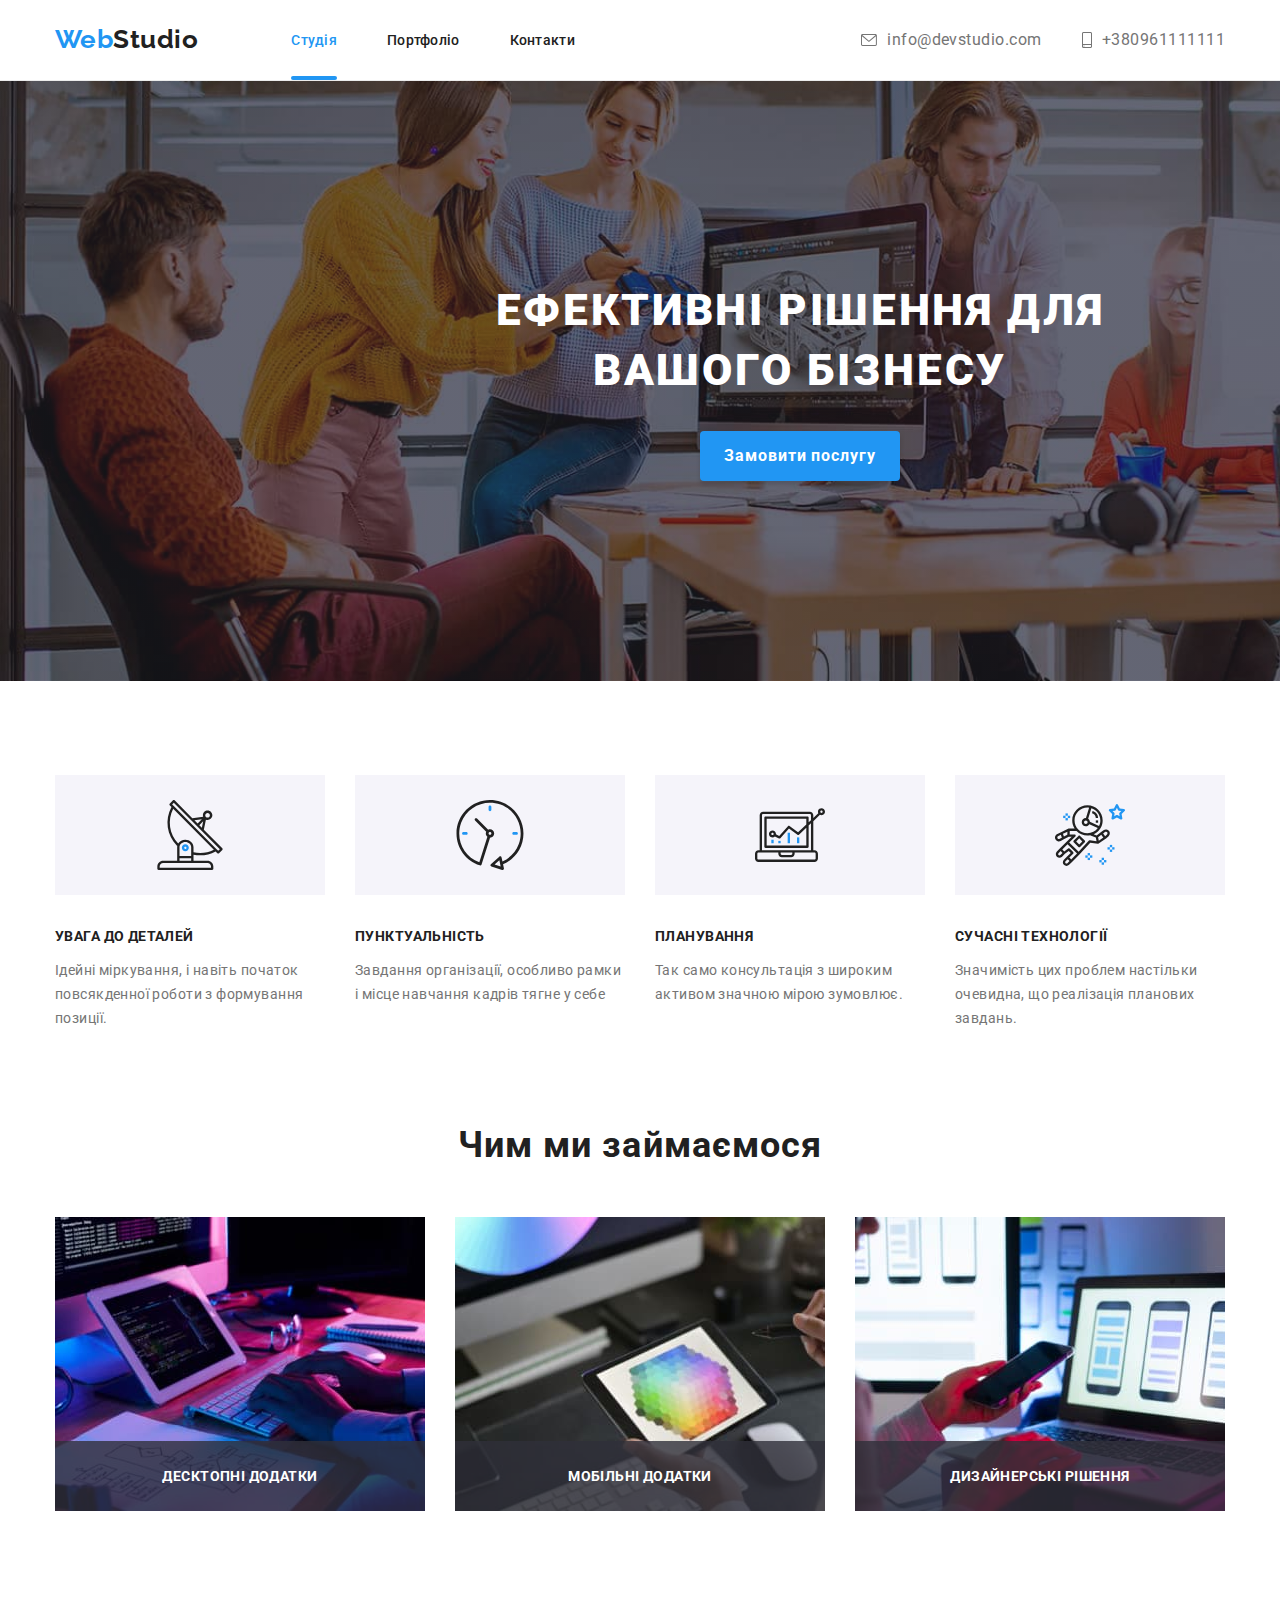
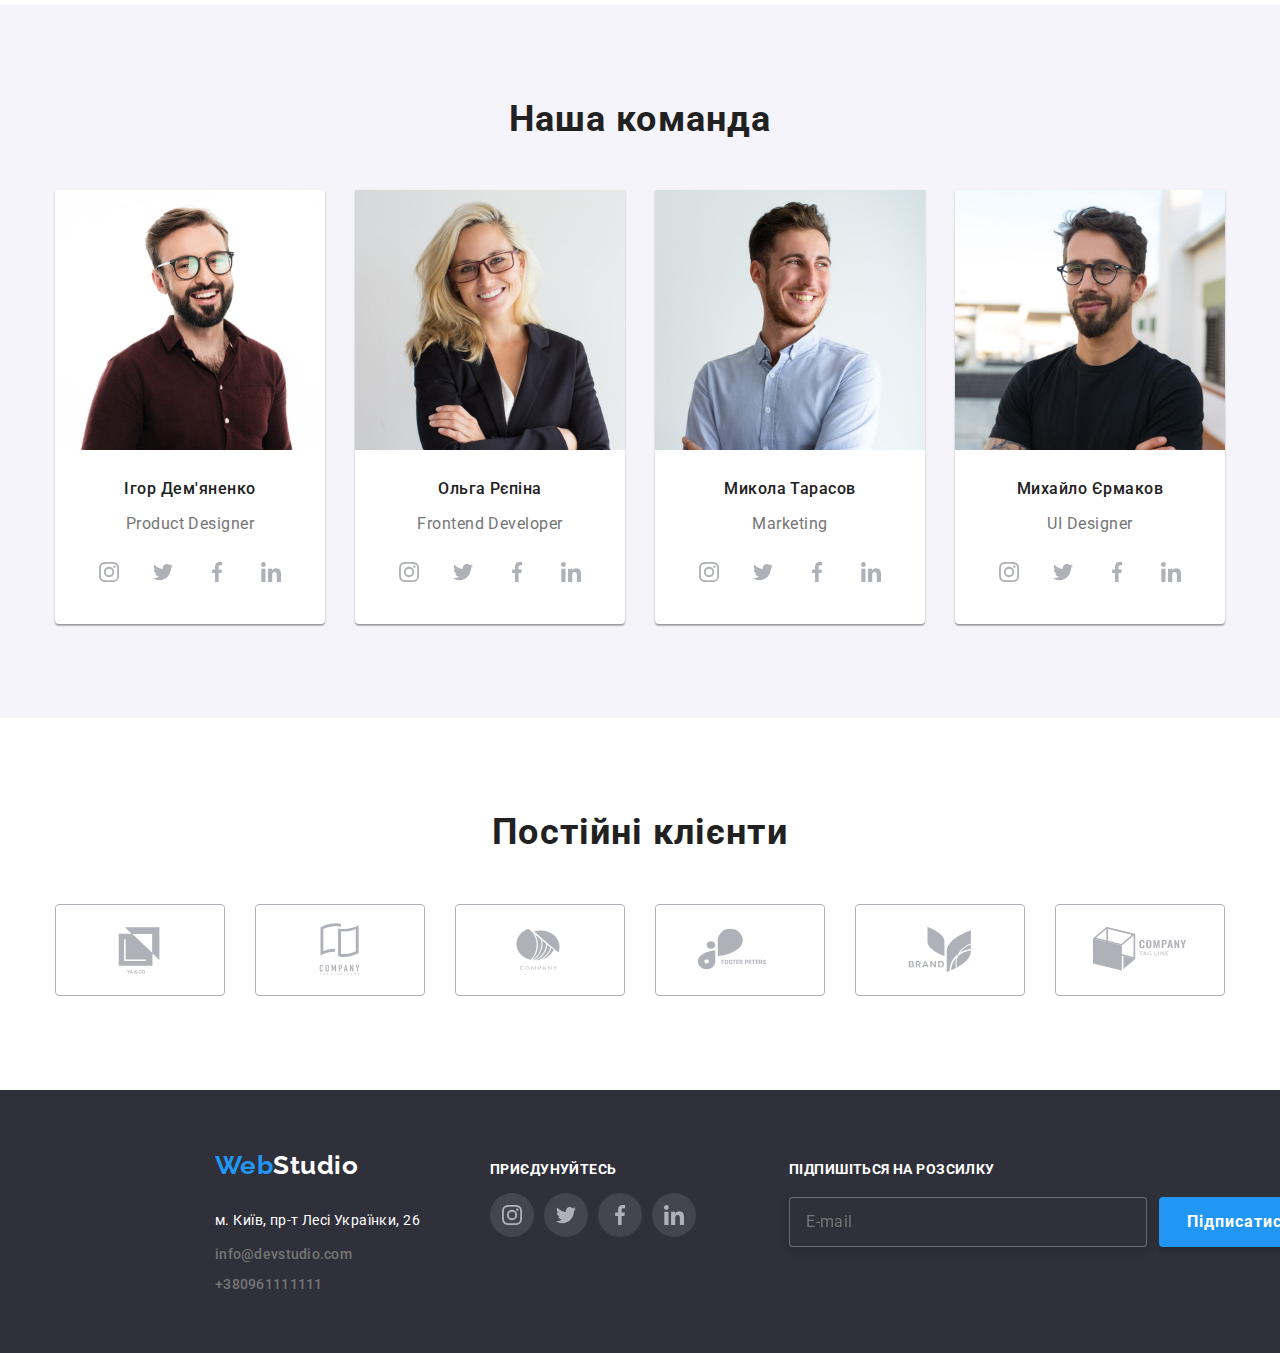
==== index.html @ c9455041 "Add files via upload" ====
<!DOCTYPE html>
<html lang="uk">
  <head>
    <meta charset="UTF-8" />
    <meta http-equiv="X-UA-Compatible" content="IE=edge" />
    <meta name="viewport" content="width=device-width, initial-scale=1.0" />
    <title>Document</title>

    <link
      href="https://fonts.googleapis.com/css2?family=Raleway:wght@700&family=Roboto:wght@400;500;700;900&display=swap"
      rel="stylesheet"
    />
    <link
      rel="stylesheet"
      href="https://cdnjs.cloudflare.com/ajax/libs/modern-normalize/1.1.0/modern-normalize.css"
      integrity="sha512-Y0MM+V6ymRKN2zStTqzQ227DWhhp4Mzdo6gnlRnuaNCbc+YN/ZH0sBCLTM4M0oSy9c9VKiCvd4Jk44aCLrNS5Q=="
      crossorigin="anonymous"
      referrerpolicy="no-referrer"
    />
    <link rel="stylesheet" href="./css/main.min.css">
    
  </head>
  <body>
    <header class="header">
      <div class="conteiner">
        <div class="header__container">
        <nav class="header__nav">
          <a href="./index.html" class="header__logo"
            >Web<span class="header__studio">Studio</span></a
          >
          <ul class="site-nav">
            <li>
              <a href="./index.html" class="site-nav__link current">Студія</a>
            </li>
            <li>
              <a href="./portfolio.html" class="site-nav__link">Портфоліо</a>
            </li>
            <li>
              <a href="" class="site-nav__link">Контакти</a>
            </li>
          </ul>
        </nav>
        <ul class="auth-nav">
          <li>
            <a href="info@devstudio.com" class="auth-nav__smartphone">
              <svg class="auth-nav__envelope" width="16" height="12">
                <use href="./images/symbol-defs.svg#icon-envelope"></use>
              </svg>
              info@devstudio.com
            </a>
          </li>
          <li>
            <a href="tel:+380961111111" class="auth-nav__smartphone">
              <svg class="auth-nav__icon" width="10" height="16">
                <use href="./images/symbol-defs.svg#icon-smartphone"></use>
              </svg>
              +380961111111
            </a>
          </li>
        </ul>
        </div>
      </div>
    </header>
    <main>
      <section class="hero">
        <h1 class="hero__name">Ефективні рішення для вашого бізнесу</h1>
        <button type="button" class="hero__button" data-modal-open>
          Замовити послугу
        </button>
      </section>

      <section class="feature-list">
        <div class="conteiner">
          <ul class="feature-list__title">
            <li class="feature-list__before">
              <h2 class="feature-list__caption">УВАГА ДО ДЕТАЛЕЙ</h2>
              <p class="feature-list__text">
                Ідейні міркування, і навіть початок повсякденної роботи з
                формування позиції.
              </p>
            </li>
            <li class="feature-list__before1">
              <h2 class="feature-list__caption">ПУНКТУАЛЬНІСТЬ</h2>
              <p class="feature-list__text">
                Завдання організації, особливо рамки і місце навчання кадрів
                тягне у себе
              </p>
            </li>
            <li class="feature-list__before2">
              <h2 class="feature-list__caption">ПЛАНУВАННЯ</h2>
              <p class="feature-list__text">
                Так само консультація з широким активом значною мірою зумовлює.
              </p>
            </li>
            <li class="feature-list__before3">
              <h2 class="feature-list__caption">СУЧАСНІ ТЕХНОЛОГІЇ</h2>
              <p class="feature-list__text">
                Значимість цих проблем настільки очевидна, що реалізація
                планових завдань.
              </p>
            </li>
          </ul>
        </div>
      </section>
      <section class="work">
        <div class="conteiner">
          <h2 class="work__title">Чим ми займаємося</h2>

          <ul class="work__flex">
            <li class="work__img">
              <img src="./images/box1.jpg" alt="Планшет" width="370" />
              <div class="work__coment">
                <p>Десктопні додатки</p>
              </div>
            </li>
            <li class="work__img">
              <img src="./images/box3.jpg" alt="Комп" width="370" />
              <div class="work__coment">
                <p>Мобільні додатки</p>
              </div>
            </li>
            <li class="work__img">
              <img src="./images/box2.jpg" alt="Айпад" width="370" />
              <div class="work__coment">
                <p>Дизайнерські рішення</p>
              </div>
            </li>
          </ul>
        </div>
      </section>
      <section class="team">
        <div class="conteiner">
          <h2 class="team__title">Наша команда</h2>
          <ul class="team__flex">
            <li>
              <img src="./images/10.jpg" alt="Ігор" width="270" />
              <h3 class="team__name">Ігор Дем'яненко</h3>
              <p class="team__profession">Product Designer</p>

              <ul class="link-social">
                <li class="link-social__item">
                  <a href="" class="link-social__href">
                    <svg  width="20" height="20">
                      <use
                        href="./images/symbol-defs.svg#icon-instagram-2"
                      ></use>
                    </svg>
                  </a>
                </li>
                <li class="link-social__item">
                  <a href="" class="link-social__href">
                    <svg  width="20" height="20">
                      <use href="./images/symbol-defs.svg#icon-twitter-1"></use>
                    </svg>
                  </a>
                </li>
                <li class="link-social__item">
                  <a href="" class="link-social__href">
                    <svg  width="20" height="20">
                      <use
                        href="./images/symbol-defs.svg#icon-facebook-1"
                      ></use>
                    </svg>
                  </a>
                </li>
                <li class="link-social__item">
                  <a href="" class="link-social__href">
                    <svg  width="20" height="20">
                      <use
                        href="./images/symbol-defs.svg#icon-linkedin-1"
                      ></use>
                    </svg>
                  </a>
                </li>
              </ul>
            </li>
            <li>
              <img src="./images/13.jpg" alt="Ольга" width="270" />
              <h3 class="team__name">Ольга Рєпіна</h3>
              <p class="team__profession">Frontend Developer</p>

              <ul class="link-social">
                <li class="link-social__item">
                  <a href="" class="link-social__href">
                    <svg  width="20" height="20">
                      <use
                        href="./images/symbol-defs.svg#icon-instagram-2"
                      ></use>
                    </svg>
                  </a>
                </li>
                <li class="link-social__item">
                  <a href="" class="link-social__href">
                    <svg  width="20" height="20">
                      <use href="./images/symbol-defs.svg#icon-twitter-1"></use>
                    </svg>
                  </a>
                </li>
                <li class="link-social__item">
                  <a href="" class="link-social__href">
                    <svg  width="20" height="20">
                      <use
                        href="./images/symbol-defs.svg#icon-facebook-1"
                      ></use>
                    </svg>
                  </a>
                </li>
                <li class="link-social__item">
                  <a href="" class="link-social__href">
                    <svg  width="20" height="20">
                      <use
                        href="./images/symbol-defs.svg#icon-linkedin-1"
                      ></use>
                    </svg>
                  </a>
                </li>
              </ul>
            </li>
            <li>
              <img src="./images/12.jpg" alt="Микола" width="270" />
              <h3 class="team__name">Микола Тарасов</h3>
              <p class="team__profession">Marketing</p>

              <ul class="link-social">
                <li class="link-social__item">
                  <a href="" class="link-social__href">
                    <svg  width="20" height="20">
                      <use
                        href="./images/symbol-defs.svg#icon-instagram-2"
                      ></use>
                    </svg>
                  </a>
                </li>
                <li class="link-social__item">
                  <a href="" class="link-social__href">
                    <svg  width="20" height="20">
                      <use href="./images/symbol-defs.svg#icon-twitter-1"></use>
                    </svg>
                  </a>
                </li>
                <li class="link-social__item">
                  <a href="" class="link-social__href">
                    <svg  width="20" height="20">
                      <use
                        href="./images/symbol-defs.svg#icon-facebook-1"
                      ></use>
                    </svg>
                  </a>
                </li>
                <li class="link-social__item">
                  <a href="" class="link-social__href">
                    <svg  width="20" height="20">
                      <use
                        href="./images/symbol-defs.svg#icon-linkedin-1"
                      ></use>
                    </svg>
                  </a>
                </li>
              </ul>
            </li>
            <li>
              <img src="./images/11.jpg" alt="Михайло" width="270" />
              <h3 class="team__name">Михайло Єрмаков</h3>
              <p class="team__profession">UI Designer</p>

              <ul class="link-social">
                <li class="link-social__item">
                  <a href="" class="link-social__href">
                    <svg  width="20" height="20">
                      <use
                        href="./images/symbol-defs.svg#icon-instagram-2"
                      ></use>
                    </svg>
                  </a>
                </li>
                <li class="link-social__item">
                  <a href="" class="link-social__href">
                    <svg  width="20" height="20">
                      <use href="./images/symbol-defs.svg#icon-twitter-1"></use>
                    </svg>
                  </a>
                </li>
                <li class="link-social__item">
                  <a href="" class="link-social__href">
                    <svg  width="20" height="20">
                      <use
                        href="./images/symbol-defs.svg#icon-facebook-1"
                      ></use>
                    </svg>
                  </a>
                </li>
                <li class="link-social__item">
                  <a href="" class="link-social__href">
                    <svg  width="20" height="20">
                      <use
                        href="./images/symbol-defs.svg#icon-linkedin-1"
                      ></use>
                    </svg>
                  </a>
                </li>
              </ul>
            </li>
          </ul>
        </div>
      </section>
      <section class="clients">
        <div class="conteiner">
          <h2 class="clients__title">Постійні клієнти</h2>
          <ul class="clients__flex">
            <li class="clients__ikon">
              <a href="" class="clients__link">
                <svg class="svg-bot" width="106" height="60">
                  <use href="./images/symbol-defs.svg#icon-Logo"></use>
                </svg>
              </a>
            </li>
            <li class="clients__ikon">
              <a href="" class="clients__link">
                <svg class="svg-bot" width="106" height="60">
                  <use href="./images/symbol-defs.svg#icon-Logo-1"></use>
                </svg>
              </a>
            </li>
            <li class="clients__ikon">
              <a href="" class="clients__link">
                <svg class="svg-bot" width="106" height="60">
                  <use href="./images/symbol-defs.svg#icon-Logo-2"></use>
                </svg>
              </a>
            </li>
            <li class="clients__ikon">
              <a href="" class="clients__link">
                <svg class="svg-bot" width="106" height="60">
                  <use href="./images/symbol-defs.svg#icon-Logo-3"></use>
                </svg>
              </a>
            </li>
            <li class="clients__ikon">
              <a href="" class="clients__link">
                <svg class="svg-bot" width="106" height="60">
                  <use href="./images/symbol-defs.svg#icon-Logo-4"></use>
                </svg>
              </a>
            </li>
            <li class="clients__ikon">
              <a href="" class="clients__link">
                <svg class="svg-bot" width="106" height="60">
                  <use href="./images/symbol-defs.svg#icon-Logo-5"></use>
                </svg>
              </a>
            </li>
          </ul>
        </div>
      </section>
    </main>
    <footer class="footer">
      <div class="conteiner">
        <div class="footter__flex">
          <div>
            <a href="./index.html" class="footer__logo"
              >Web<span class="logo__name ">Studio</span></a
            >
            <address class="footer__adress">
              <p class="footer__name">м. Київ, пр-т Лесі Українки, 26</p>
            </address>
            <ul class="footer__auth-nav">
              <li>
                <a href="mailto:info@devstudio.com" class="footer__link"
                  >info@devstudio.com</a
                >
              </li>
              <li>
                <a href="tel:+380961111111" class="footer__link ">+380961111111</a>
              </li>
            </ul>
          </div>

          <div class="bottom-link">
            <h3 class="bottom-link__title">Приєдунуйтесь</h3>

            <ul class="link-social footer-link-social">
              <li class="link-social__item footer-item">
                <a href="" class="link-social__href bot-color">
                  <svg  width="20" height="20">
                    <use href="./images/symbol-defs.svg#icon-instagram-2"></use>
                  </svg>
                </a>
              </li>
              <li class="link-social__item footer-item">
                <a href="" class="link-social__href bot-color">
                  <svg  width="20" height="20">
                    <use href="./images/symbol-defs.svg#icon-twitter-1"></use>
                  </svg>
                </a>
              </li>
              <li class="link-social__item footer-item">
                <a href="" class="link-social__href bot-color">
                  <svg  width="20" height="20">
                    <use href="./images/symbol-defs.svg#icon-facebook-1"></use>
                  </svg>
                </a>
              </li>
              <li class="link-social__item footer-item">
                <a href="" class="link-social__href bot-color">
                  <svg  width="20" height="20">
                    <use href="./images/symbol-defs.svg#icon-linkedin-1"></use>
                  </svg>
                </a>
              </li>
            </ul>
          </div>
          <div class="discribe">
             <h3 class="discribe__title">Підпишіться на розсилку</h3>
            <div class="discribe__input">
            <div >
             <label for="mail" ></label>
            <input type="email" name="mail" id="mail" placeholder="E-mail" />
            </div>
            <div >
          <button href="" type="submit" class="discribe__button">Підписатися
            <svg width="24" height="24" class="discribe__svg">
              <use href="./images/iconsvg.svg#icon-icon-send"></use>
            </svg>
            </div>
          </button>
          
          </div>
          
        </div>
      </div>
    </footer>
    <div class="backdrop is-hidden" data-modal>
      <div class="backdrop__modal">
        <button data-modal-close class="backdrop__button-exit"></button>

        <form action="">
          <h2 class="form">Залиште свої дані, ми вам передзвонимо</h2>
          <div class="form__field size">
            <label for="name" class="form__label">Ім'я</label>
            <div class="form__field-div">
              <input type="text" name="name" id="name" class="form__input" />
              <svg class="form__svg" width="18" height="18">
                <use href="./images/iconsvg.svg#icon-person-win"></use>
              </svg>
            </div>
          </div>

          <div class="form__field">
            <label for="tel" class="form__label">Телефон</label>
            <div class="form__field-div">
              <input type="tel" name="tel" id="tel" class="form__input" />
              <svg class="form__svg" width="18" height="18">
                <use href="./images/iconsvg.svg#icon-phone-win"></use>
              </svg>
            </div>
          </div>
          <div class="form__field">
            <label for="mail" class="form__label">Пошта</label>
            <div class="form__field-div">
              <input type="email" name="mail" id="mail" class="form__input" />
              <svg class="form__svg" width="18" height="18">
                <use href="./images/iconsvg.svg#icon-email-win"></use>
              </svg>
            </div>
          </div>

          <div class="form__field">
            <label for="comment">Коментар</label>
            <textarea
              name="comment"
              id="comment"
              cols="30"
              rows="10"
              placeholder="Введіть текст"
            ></textarea>
          </div>

          <div class="form__checkbox">
            <input
              class="checkbox__hidden"
              type="checkbox"
              name="topic"
              id="term-checkbox"
            />
            <svg class="checkbox__icon" width="16" height="15">
              <use href="./images/iconsvg.svg#icon-icon-check"></use>
            </svg>
            <label for="term-checkbox" class="checkbox__text"
              >Погоджуюсь з розсилкою та приймаю
              <a href="" class="checkbox__link">Умови договору</a></label
            >
          </div>
          <div class="form__button">
            <button type="submit" class="button__text">Відправити</button>
          </div>
        </form>
      </div>
    </div>

    <script src="./js/modal.js"></script>
  </body>
</html>
---- css/main.min.css ----
body{background-color:var(--color-primary);color:var(--color-secondary);font-family:Roboto,sans-serif;letter-spacing:.03em}*{box-sizing:border-box}*,*::before,*::after{box-sizing:border-box}ul{list-style:none;padding:0px;margin:0px}:root{--color-primary: #ffffff;--color-secondary: #212121;--color-third: #2196f3;--color-link: #757575;--color-section: #2f303a;--color-bottom: #f5f4fa;--color-social: #afb1b8;--color-gradient: rgba(47, 48, 58, 0.4)}img{display:block;height:auto;width:100%}h2{margin:0px}p{margin-bottom:0px}h3{margin:0px}a{text-decoration:none;color:var(--color-link);transition:color 250ms cubic-bezier(0.4, 0, 0.2, 1),fill 250ms cubic-bezier(0.4, 0, 0.2, 1)}h1{margin-top:0px}.conteiner{padding:0 15px;width:1200px;margin-left:auto;margin-right:auto}.border{border-bottom:1px solid #ececec}a:hover,a:focus{color:var(--color-third);fill:var(--color-third)}form{width:448px}.header{margin-left:auto;margin-right:auto;border-bottom:1px solid #ececec}.header__nav{display:flex;justify-content:flex-start;align-items:center}.header__container{display:flex;justify-content:space-between;align-items:center}.header__logo{color:var(--color-third);font-family:Raleway,sans-serif;font-weight:700;font-size:26px;line-height:1.19;text-decoration:none;padding:24px 0 25px 0px}.header__studio{color:var(--color-secondary)}.auth-nav{display:flex;align-items:center;gap:40px;transition-property:color;transition-duration:250ms;transition-timing-function:cubic-bezier(0.4, 0, 0.2, 1)}.auth-nav__envelope,.auth-nav__icon{margin-right:10px;fill:currentColor}.auth-nav__smartphone{display:flex;align-items:center}.site-nav{display:flex;align-items:center;gap:50px;margin-left:93px}.site-nav .site-nav__link.current{color:var(--color-third)}.site-nav .site-nav__link{color:var(--color-secondary);font-weight:500;font-size:14px;line-height:1.14;letter-spacing:.02em;text-decoration:none;padding:32px 0px;transition-property:color;transition-duration:250ms;transition-timing-function:cubic-bezier(0.4, 0, 0.2, 1)}.site-nav .site-nav__link:hover,.site-nav .site-nav__link:focus{color:var(--color-third)}.site-nav__link.current{position:relative}.site-nav__link.current::after{content:"";position:absolute;bottom:0;left:0;width:100%;height:4px;background:#2196f3;border-radius:2px}.hero{margin-left:auto;margin-right:auto;background-image:linear-gradient(rgba(47, 48, 58, 0.4), rgba(47, 48, 58, 0.4)),url(../images/backgraundfone.jpg);background-position:center;max-width:1600px;background-repeat:no-repeat;background-size:1600px;margin-top:0px;margin-bottom:0px;width:1600px;padding:200px 0px}.hero__name{margin-bottom:0px;align-items:center;max-width:696px;margin:0 auto}.hero__name{color:var(--color-primary);font-weight:900;font-size:44px;line-height:1.36;text-align:center;letter-spacing:.06em;text-transform:uppercase}.hero__button:hover,.hero__button:focus{color:var(--color-secondary)}.hero__button{background-color:var(--color-third);font-weight:700;border:none;font-size:16px;line-height:1.88;font-family:"Roboto";display:flex;align-items:center;text-align:center;letter-spacing:.06em;cursor:pointer;color:var(--color-primary);transition-property:color;transition-duration:250ms;transition-timing-function:cubic-bezier(0.4, 0, 0.2, 1)}.hero__button{width:200px;height:50px;border-color:var(--color-third);border-radius:4px;box-shadow:0px 4px 4px rgba(0,0,0,.15);justify-content:center;margin:0px auto;margin-top:30px;transition-property:color;transition-duration:250ms;transition-timing-function:cubic-bezier(0.4, 0, 0.2, 1)}.work{padding-top:94px;padding-bottom:94px}.work__title{font-weight:700;font-size:36px;line-height:1.16;text-align:center;letter-spacing:.03em}.work__flex{display:flex;margin-top:50px;justify-content:space-around;gap:30px;padding-left:0px}.work__img{position:relative}.work__coment{position:absolute;bottom:0;width:100%;height:70px;background-color:rgba(47,48,58,.8)}.work__coment>p{font-family:"Roboto";font-style:normal;font-weight:700;font-size:14px;line-height:16px;text-align:center;padding-top:27px;letter-spacing:.03em;text-transform:uppercase;margin:0;color:#fff}.backdrop{position:fixed;top:0;left:0;width:100%;height:100%;opacity:1;transition:opacity 250ms cubic-bezier(0.4, 0, 0.2, 1);background-color:rgba(0,0,0,.2)}.backdrop__modal{height:581px;width:528px;background-color:#fff;padding:40px;position:absolute;top:50%;left:50%;transform:translate(-50%, -50%);box-shadow:0px 1px 3px rgba(0,0,0,.12),0px 1px 1px rgba(0,0,0,.14),0px 2px 1px rgba(0,0,0,.2);border-radius:4px;transition:transform 250ms cubic-bezier(0.4, 0, 0.2, 1)}.backdrop__button-exit{width:30px;height:30px;padding:0px;border:none;background-color:#fff;cursor:pointer;position:absolute;right:8px;top:8px;background-image:url(../images/close.svg);transition:background-image 250ms cubic-bezier(0.4, 0, 0.2, 1)}.backdrop__button-exit:hover{background-image:url(../images/close1.svg)}.backdrop.is-hidden{opacity:0;pointer-events:none}.clients{padding-top:94px;padding-bottom:94px}.clients__flex{display:flex;gap:30px;align-items:center}.clients__ikon{width:170px;height:92px}.clients__link:hover,.clients__link:focus{border:1px solid var(--color-third);fill:var(--color-third)}.clients__link{display:flex;align-items:center;justify-content:center;width:100%;height:100%;border:1px solid #afb1b8;border-radius:4px;fill:var(--color-social);transition:border 250ms cubic-bezier(0.4, 0, 0.2, 1),fill 250ms cubic-bezier(0.4, 0, 0.2, 1)}.clients__title{font-weight:700;font-size:36px;line-height:1.16;text-align:center;letter-spacing:.03em;margin-bottom:50px}.discribe{margin-left:93px;width:570px;height:86px}.discribe__input input{width:358px;height:50px;margin-left:0;outline:none;border:1px solid rgba(255,255,255,.3);filter:drop-shadow(0px 4px 4px rgba(0, 0, 0, 0.15));border-radius:4px;background-color:var(--color-section);font-weight:400;font-size:16px;line-height:1.25;padding-left:16px;padding-right:16px;align-items:center;letter-spacing:.03em;color:rgba(255,255,255,.6)}.discribe__title{font-family:"Roboto";font-style:normal;font-weight:700;font-size:14px;line-height:16px;letter-spacing:.03em;text-transform:uppercase;color:#fff}.discribe__input{display:flex;gap:12px;margin-top:20px}.discribe__button{display:flex;gap:10px;width:200px;height:50px;padding:0px;margin:0px;box-shadow:0px 4px 4px rgba(0,0,0,.15);border-radius:4px;background-color:var(--color-third);border:none;padding:10px 28px;font-weight:700;font-size:16px;line-height:1.88;align-items:center;text-align:center;letter-spacing:.06em;color:var(--color-primary)}.discribe__button:focus,.discribe__button:hover{color:var(--color-primary);cursor:pointer}.discribe__svg{fill:var(--color-primary)}.feature-list{padding-top:94px}.feature-list__title{display:flex;padding-left:0px;padding-right:0px;gap:30px;justify-content:space-between}.feature-list__before::before{content:"";display:inline-block;margin-bottom:30px;height:120px;width:270px;background-color:var(--color-bottom);background-image:url(../images/antenna\ 1.svg);background-repeat:no-repeat;background-position:center;background-size:70px}.feature-list__before1::before{content:"";display:inline-block;margin-bottom:30px;height:120px;width:270px;background-color:var(--color-bottom);background-image:url(../images/clock\ 1.svg);background-repeat:no-repeat;background-position:center;background-size:70px}.feature-list__before2::before{content:"";display:inline-block;margin-bottom:30px;height:120px;width:270px;background-color:var(--color-bottom);background-image:url(../images/diagram\ 1.svg);background-repeat:no-repeat;background-position:center;background-size:70px}.feature-list__before3::before{content:"";display:inline-block;margin-bottom:30px;height:120px;width:270px;background-color:var(--color-bottom);background-image:url(../images/astronaut\ 1.svg);background-repeat:no-repeat;background-position:center;background-size:70px}.feature-list__caption{font-weight:700;font-size:14px;line-height:1.14;letter-spacing:.03em;text-transform:uppercase}.feature-list__text{color:var(--color-link);font-size:14px;line-height:1.71;letter-spacing:.03em}.bottom-link{margin-left:70px}.bottom-link__title{font-family:"Roboto";font-style:normal;font-weight:700;font-size:14px;line-height:16px;letter-spacing:.03em;text-transform:uppercase;color:#fff}.footer-link-social{padding-left:0px;margin-top:20px}.footer-item{background:rgba(255,255,255,.1);border-radius:50%}.bot-color{fill:var(--color-primary)}.footer{background-color:var(--color-section);width:1600px;margin-left:auto;margin-right:auto;padding:60px 0}.footer__adress{font-family:"Roboto";font-style:normal;font-size:14px;line-height:1.71;letter-spacing:.03em;margin-top:28px}.footer__auth-nav{margin:0px;padding:0px;transition-property:color;transition-duration:250ms;transition-timing-function:cubic-bezier(0.4, 0, 0.2, 1)}.footer__name{margin-bottom:12px;margin-top:0px}.footer__link{color:var(--color-link);font-weight:500;font-size:14px;line-height:1.14;letter-spacing:.02em;padding:32px 0px;transition-property:color;transition-duration:250ms;transition-timing-function:cubic-bezier(0.4, 0, 0.2, 1)}.footer__link{text-decoration:none}.footer p{color:var(--color-primary)}.footter__flex{display:flex;align-items:baseline}.footer__logo{color:var(--color-third);font-family:Raleway,sans-serif;font-weight:700;font-size:26px;line-height:1.19;text-decoration:none}.logo__name{color:var(--color-primary)}.header__auth-nav .footer__link:hover,.header__auth-nav.footer__link:focus,.footer__auth-nav{color:var(--color-third)}.footer__auth-nav li{margin-bottom:12px}.footer__auth-nav li:last-child{margin-bottom:0px}.form{font-family:"Roboto";font-style:normal;font-weight:700;font-size:20px;line-height:23px;text-align:center;letter-spacing:.03em;color:#212121}.form__field{display:flex;flex-direction:column;margin:0;margin-top:10px}.form__field input:focus{border-color:var(--color-third);cursor:pointer}.form__field input:focus+.form__svg{fill:var(--color-third)}.form__field textarea:focus{border-color:var(--color-third);cursor:pointer}.form__field input{margin:0;padding-left:42px;padding-right:12px;width:448px;height:40px;border:1px solid rgba(33,33,33,.2);border-radius:4px;outline:none;cursor:pointer;transition:border-color 250ms cubic-bezier(0.4, 0, 0.2, 1),fill 250ms cubic-bezier(0.4, 0, 0.2, 1)}.form__field label{margin-bottom:4px;font-family:"Roboto";font-style:normal;font-weight:400;font-size:12px;line-height:14px;letter-spacing:.01em;color:#757575}.form__field textarea{width:448px;height:120px;border:1px solid rgba(33,33,33,.2);border-radius:4px;font-family:"Roboto";font-style:normal;font-weight:400;font-size:12px;line-height:14px;letter-spacing:.01em;cursor:pointer;color:rgba(117,117,117,.5);padding:12px 16px;outline:none}.form__svg{position:absolute;top:50%;transform:translatey(-50%);left:12px;transition:fill 250ms cubic-bezier(0.4, 0, 0.2, 1)}.form__field-div{position:relative}.form__button{margin-top:30px;display:flex;justify-content:center}.form__checkbox{margin-top:20px;text-align:center}.size{margin-top:12px}.form__checkbox input[type=checkbox]{width:16px;height:15px;border-radius:2px}.checkbox__hidden{appearance:none;-webkit-appearance:none;-moz-appearance:none;position:absolute}.checkbox__icon{border:2px solid var(--color-secondary);border-radius:2px;fill:var(--color-primary)}.checkbox__hidden:checked+.checkbox__icon{background-color:var(--color-third);border-color:var(--color-third)}.checkbox__text{font-family:"Roboto";font-style:normal;font-weight:400;font-size:14px;line-height:1.71;margin-left:7px;letter-spacing:.03em;color:var(--color-link)}.checkbox__link{color:var(--color-third);text-decoration:underline;cursor:pointer}.button__text{width:200px;height:50px;padding:10px 52px;display:flex;align-items:center;text-align:center;letter-spacing:.06em;cursor:pointer;color:#fff;background:#2196f3;box-shadow:0px 4px 4px rgba(0,0,0,.15);border-radius:4px;border:none;transition-property:color;transition-duration:250ms;transition-timing-function:cubic-bezier(0.4, 0, 0.2, 1)}textarea{resize:none;transition:border-color 250ms cubic-bezier(0.4, 0, 0.2, 1)}.cards{display:flex;flex-wrap:wrap;flex-basis:33%;gap:30px;justify-content:center;margin-top:50px}.cards__item{transition:box-shadow 250ms cubic-bezier(0.4, 0, 0.2, 1)}.cards__item:hover,.cards__item:focus{box-shadow:0px 1px 1px rgba(0,0,0,.12),0px 4px 4px rgba(0,0,0,.06),1px 4px 6px rgba(0,0,0,.16)}.overflow:focus,.overflow:hover .overfolow__text{transform:translatex(0)}.overflow{transition:transform 250ms cubic-bezier(0.4, 0, 0.2, 1)}.overfolow__box{position:relative;overflow:hidden}.overfolow__text{position:absolute;top:0;left:0;width:100%;height:100%;background:rgba(33,150,243,.9);transform:translatey(100%);transition:transform 250ms cubic-bezier(0.4, 0, 0.2, 1)}.overfolow__text>p{font-family:"Roboto";font-style:normal;font-weight:400;font-size:18px;line-height:1.56;letter-spacing:.03em;color:#fff;padding:63px 24px}.cards__title{font-weight:700;font-size:18px;line-height:2;letter-spacing:.06em;color:var(--color-secondary);margin-bottom:4px}.cards__name{font-size:16px;line-height:1.18;letter-spacing:.03em;color:var(--color-link);margin-top:0px}.cards__box{padding:20px 24px;border-bottom:1px solid #eee;border-right:1px solid #eee;border-left:1px solid #eee}.portfolio{padding-top:94px;padding-bottom:94px}.link{display:flex;justify-content:center;gap:8px}.link__button{font-weight:500;font-size:16px;line-height:1.62;text-align:center;letter-spacing:.03em;cursor:pointer;font-family:Roboto,sans-serif;padding:6px 22px;border:none;border-radius:4px;transition:color 250ms cubic-bezier(0.4, 0, 0.2, 1),background-color 250ms cubic-bezier(0.4, 0, 0.2, 1),border-radius 250ms cubic-bezier(0.4, 0, 0.2, 1),border-color 250ms cubic-bezier(0.4, 0, 0.2, 1),box-shadow 250ms cubic-bezier(0.4, 0, 0.2, 1)}.link__button:hover,.link__button:focus{background-color:var(--color-third);color:var(--color-primary);border-radius:4px;border-color:var(--color-third);box-shadow:0px 3px 1px rgba(0,0,0,.1),0px 1px 2px rgba(0,0,0,.08),0px 2px 2px rgba(0,0,0,.12)}.link-social{display:flex;align-items:center;gap:10px;justify-content:center;margin-top:16px}.link-social__item{width:44px;height:44px}.link-social__href{display:flex;align-items:center;justify-content:center;width:100%;height:100%;border-radius:50%;fill:var(--color-social);transition:background-color 250ms cubic-bezier(0.4, 0, 0.2, 1),fill 250ms cubic-bezier(0.4, 0, 0.2, 1)}.link-social__href:hover,.link-social__href:focus{background-color:var(--color-third);fill:var(--color-primary)}.team__flex{display:flex;justify-content:space-around;gap:30px;padding-left:0px}.team__flex>li{box-shadow:0px 1px 3px rgba(0,0,0,.12),0px 1px 1px rgba(0,0,0,.14),0px 2px 1px rgba(0,0,0,.2);border-radius:0px 0px 4px 4px;padding-bottom:30px;background-color:var(--color-primary)}.team{padding-top:94px;padding-bottom:94px;background-color:var(--color-bottom)}.team__title{font-weight:700;font-size:36px;line-height:1.16;text-align:center;letter-spacing:.03em;margin-bottom:50px}.team__name{font-weight:500;font-size:16px;line-height:1.18;text-align:center;letter-spacing:.03em;margin-top:30px}.team__profession{font-size:16px;line-height:1.18;text-align:center;letter-spacing:.03em;color:var(--color-link)}/*# sourceMappingURL=main.min.css.map */
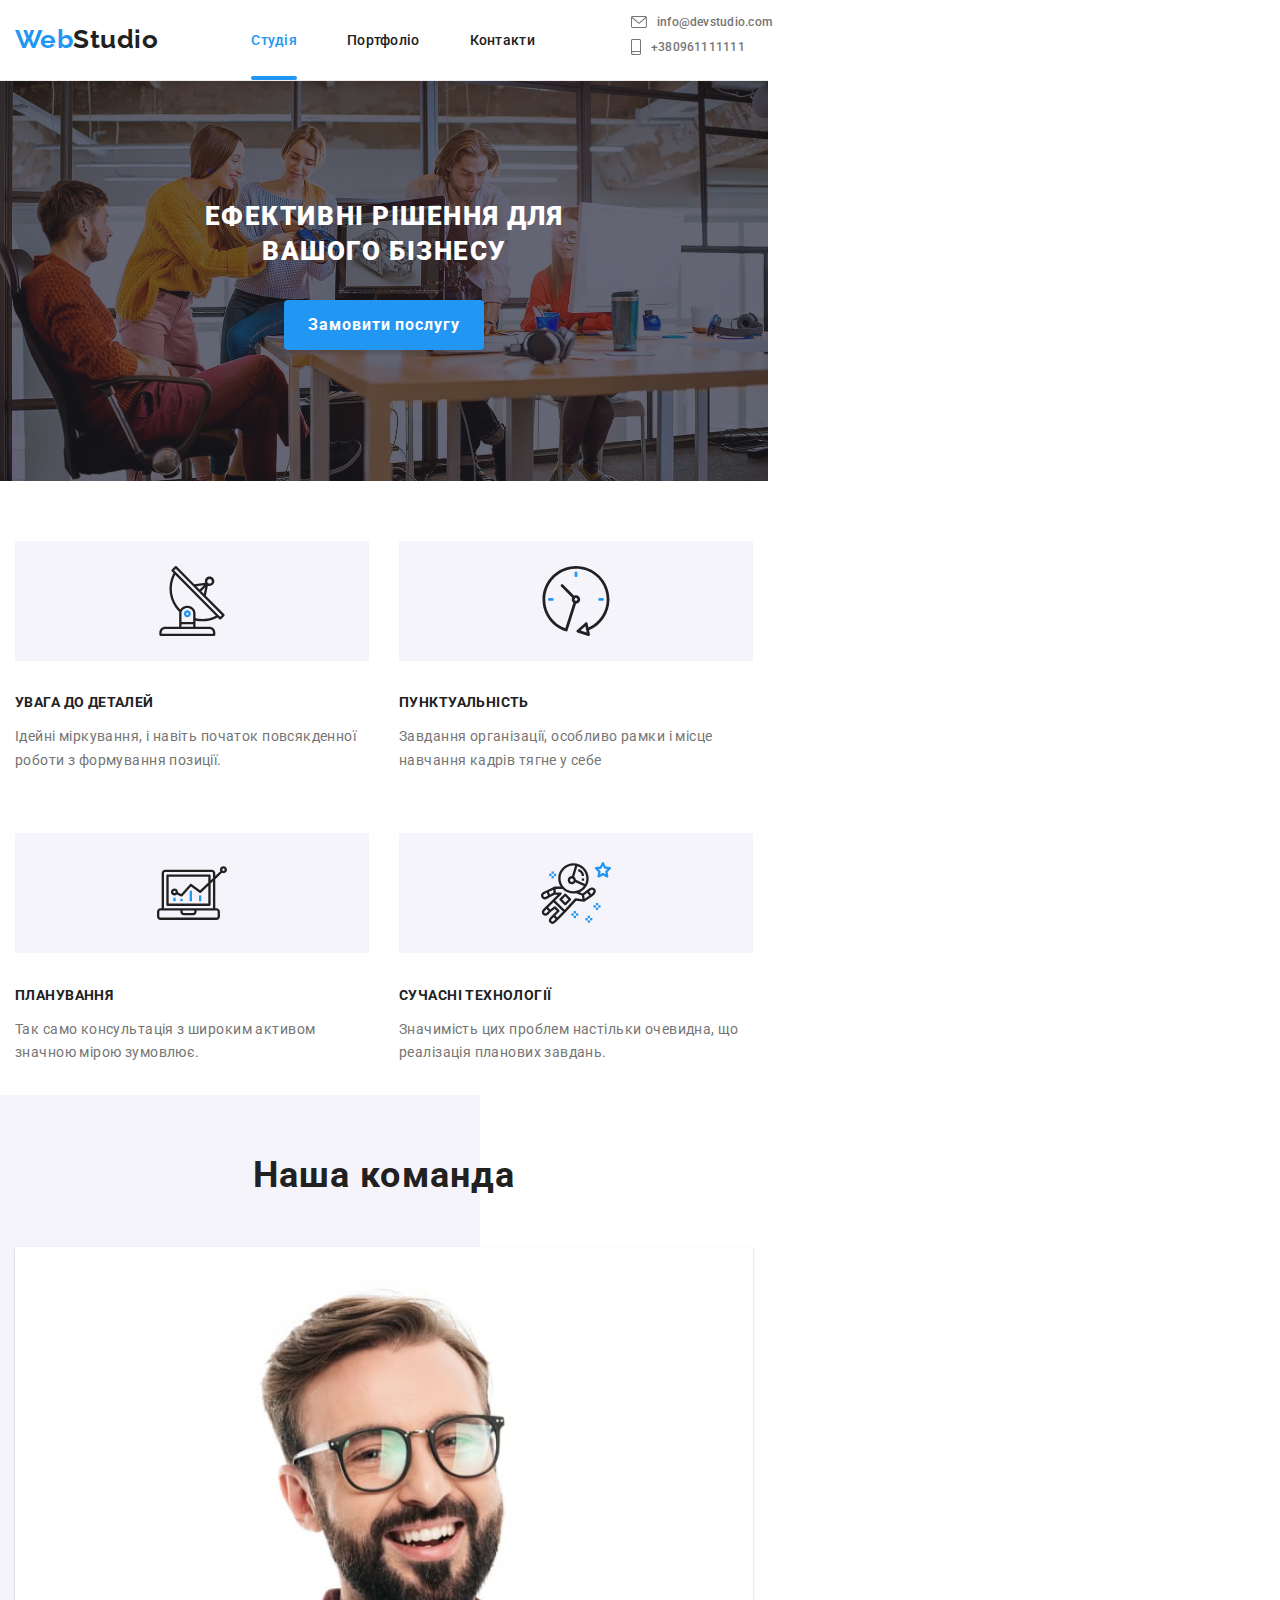
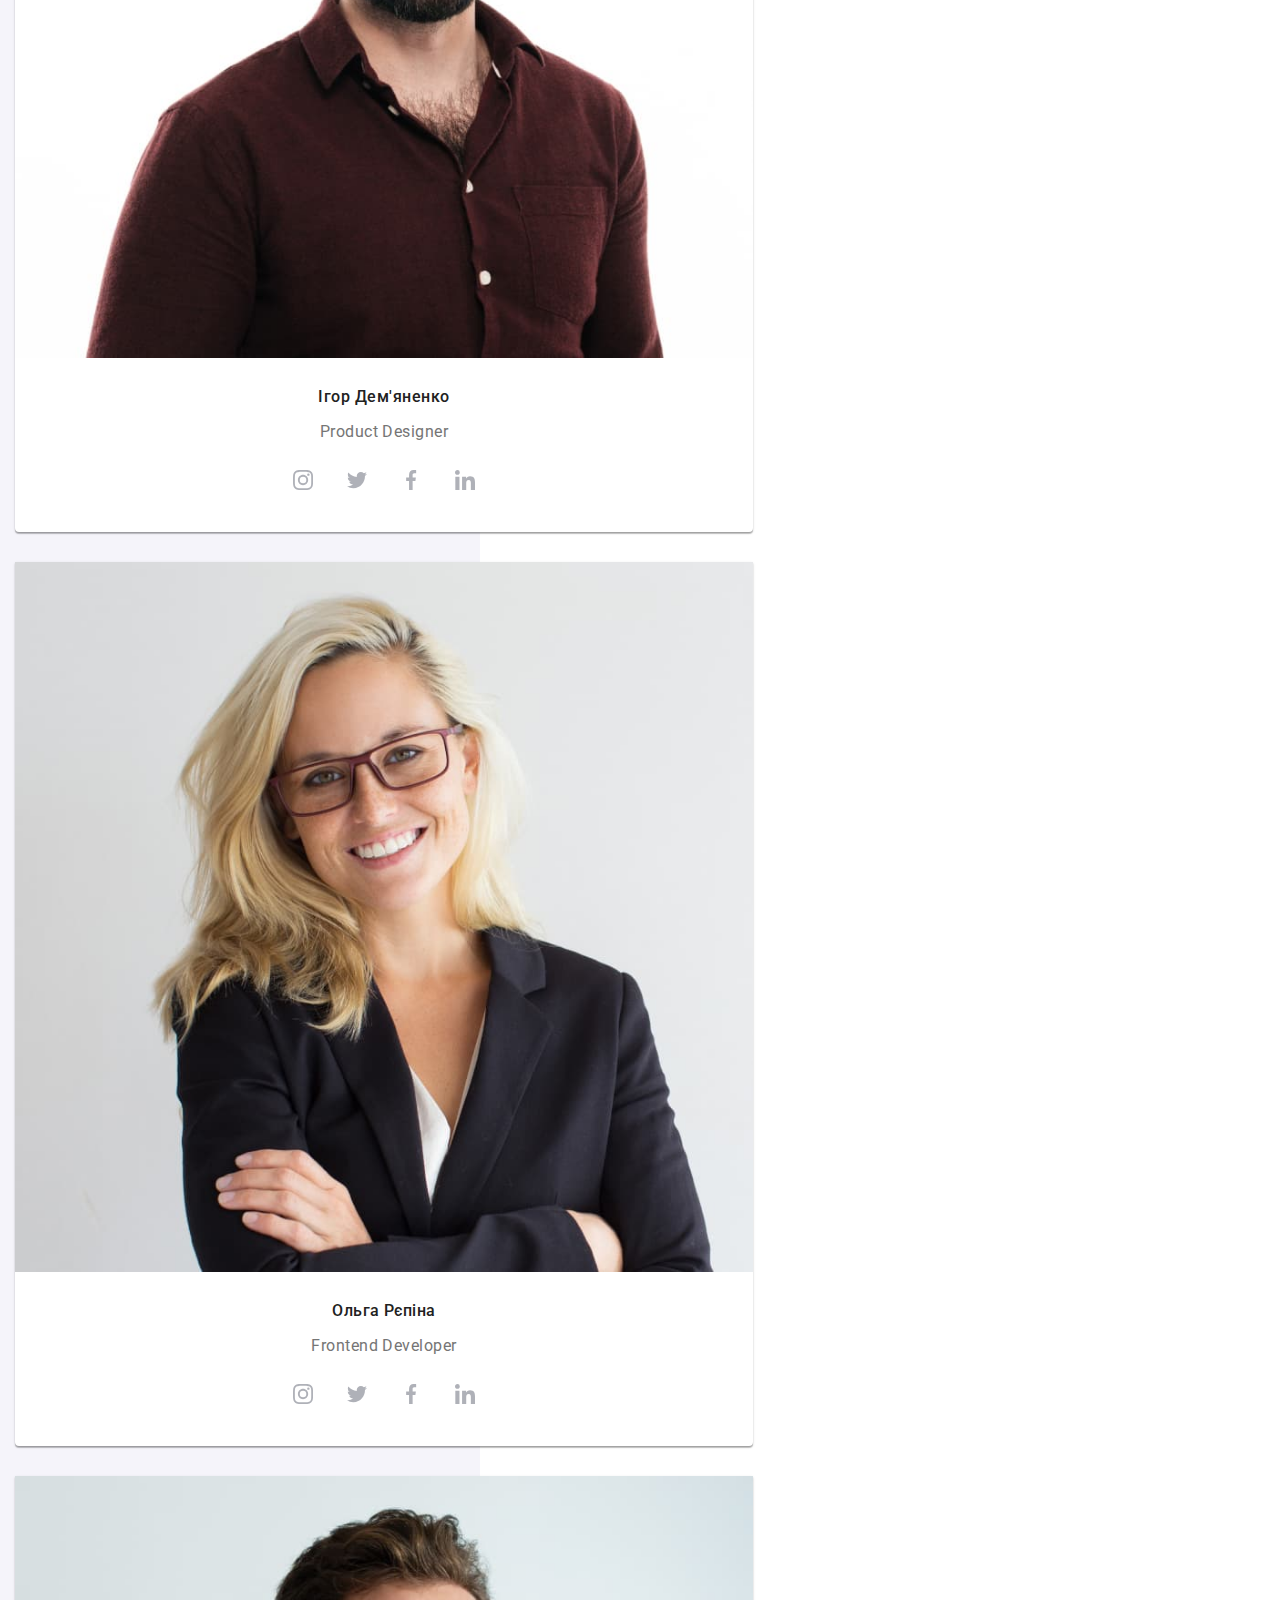
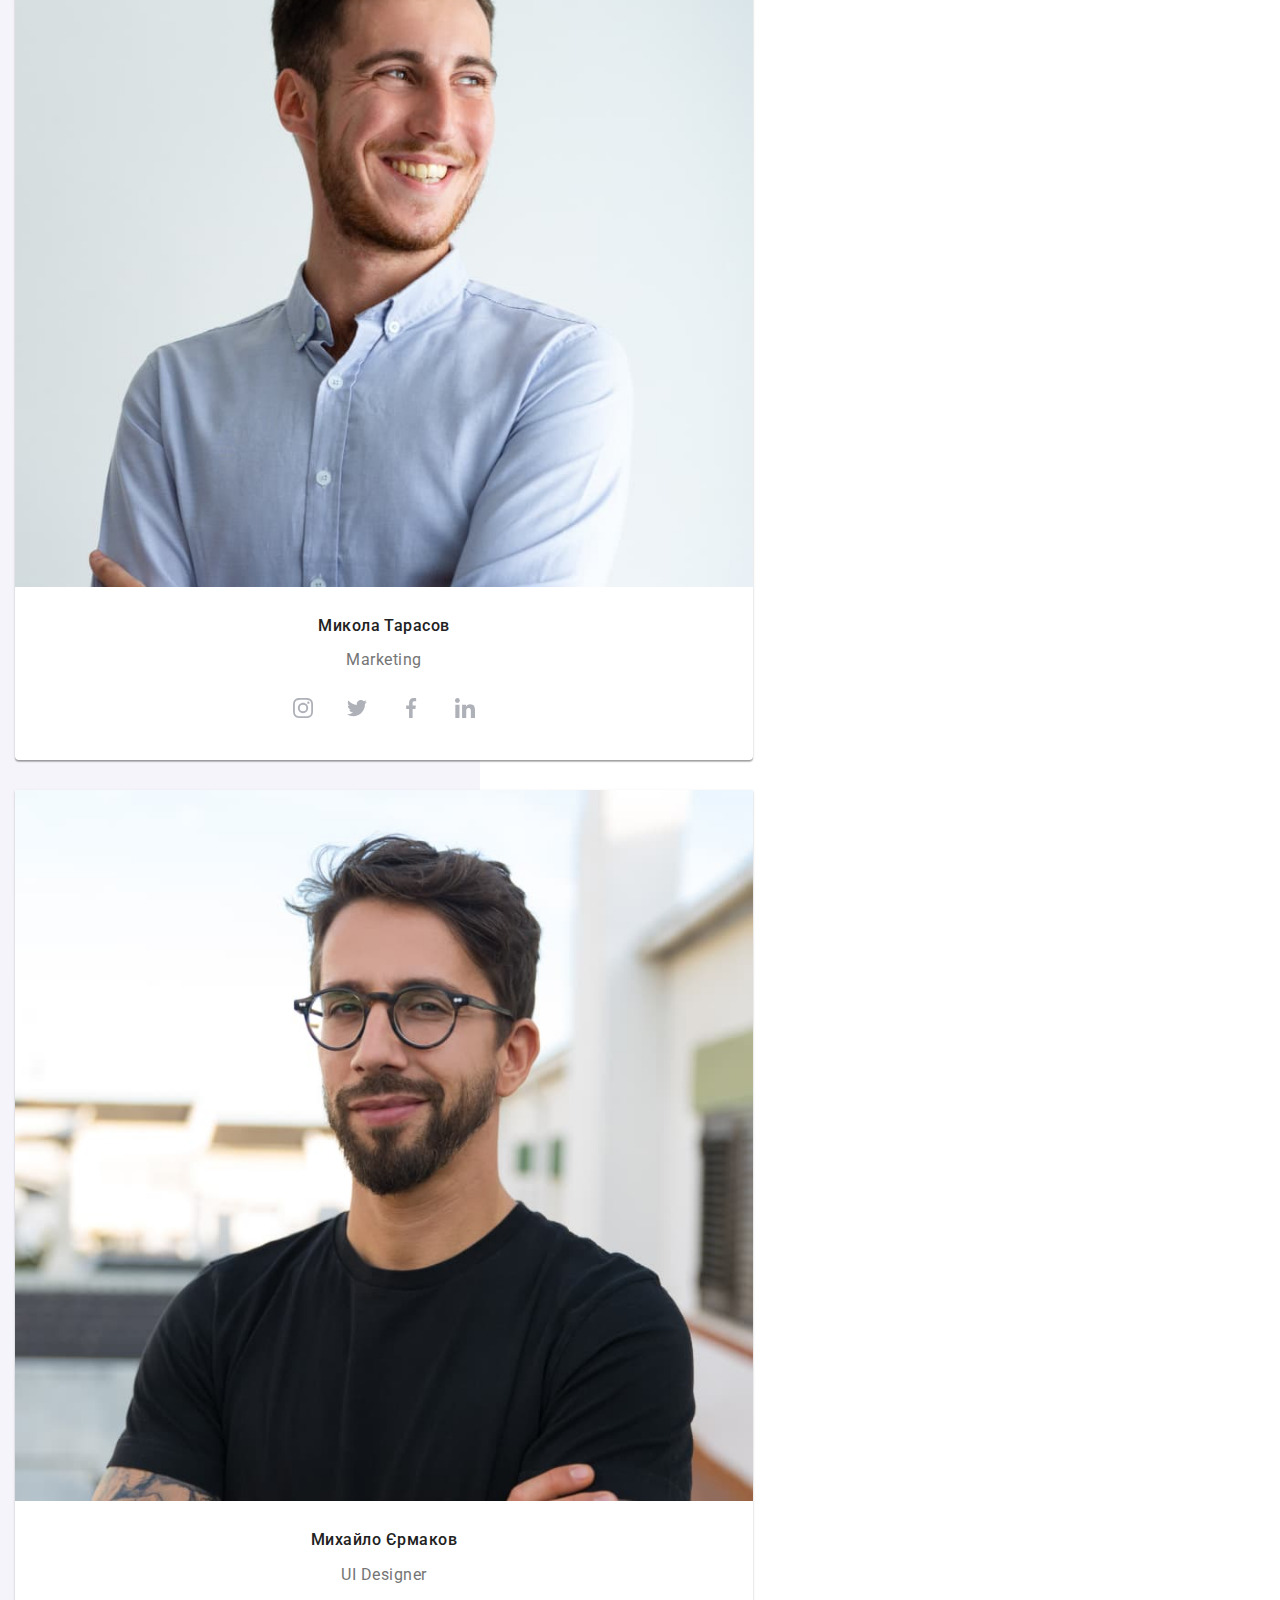
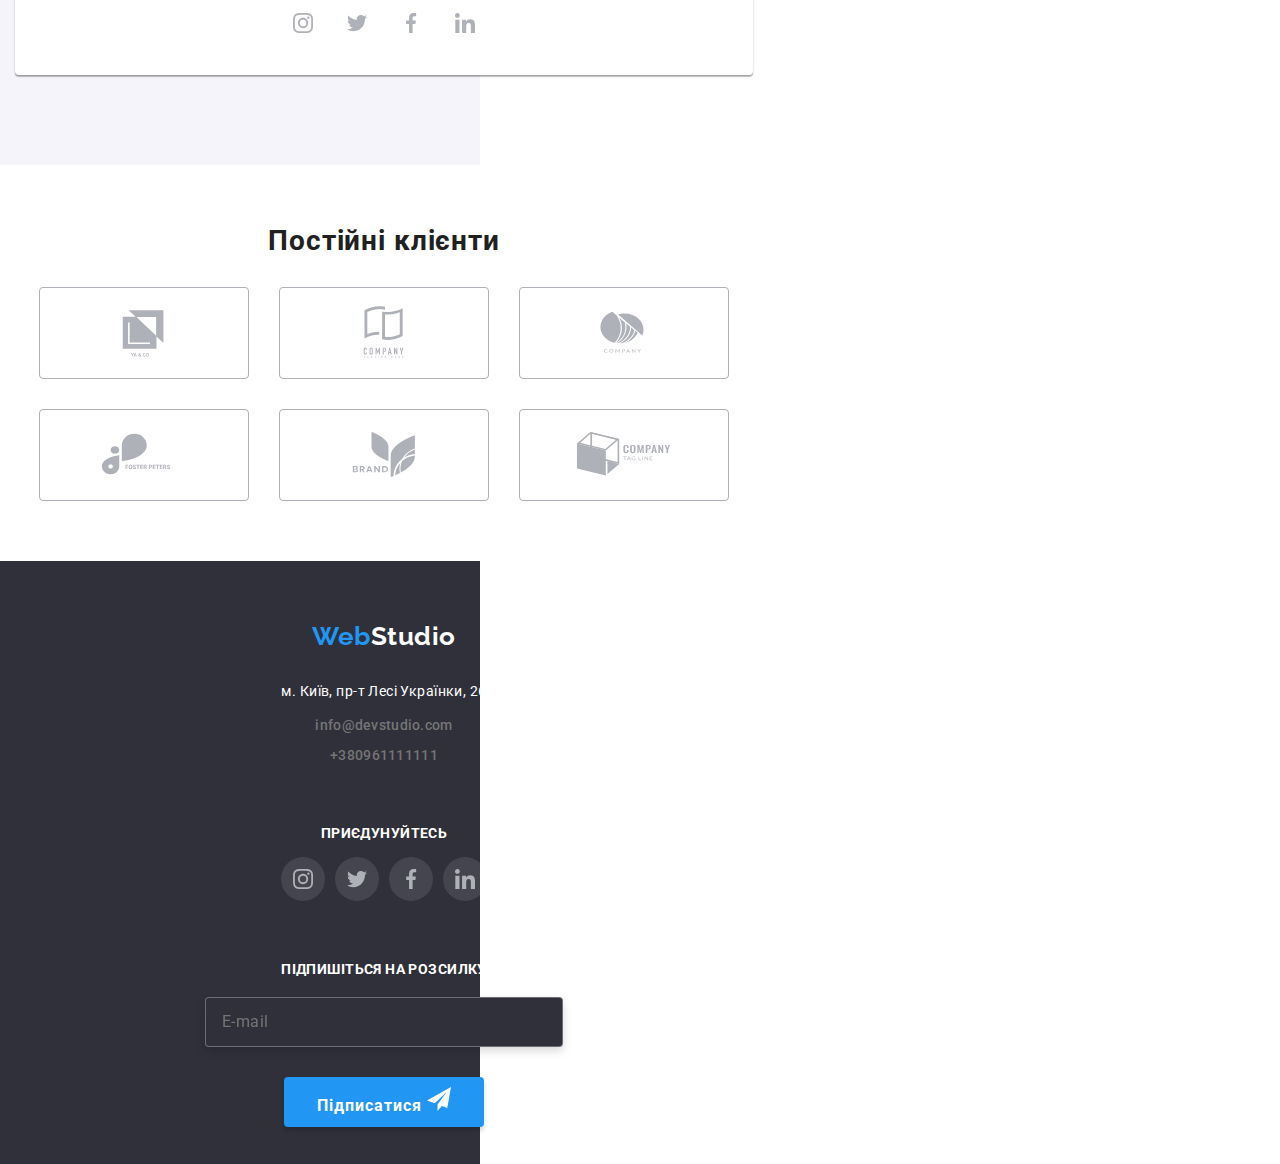
==== commit e36d84be: "11/12" ====
--- a/index.html
+++ b/index.html
@@ -40,6 +40,11 @@
             </li>
           </ul>
         </nav>
+        <a href="">
+        <svg width="40" height="40" class="header__svg">
+          <use href="./images/symbol-defs.svg#icon-menu_40px"></use>
+        </svg>
+        
         <ul class="auth-nav">
           <li>
             <a href="info@devstudio.com" class="auth-nav__smartphone">
--- a/css/main.min.css
+++ b/css/main.min.css
@@ -1 +1 @@
-body{background-color:var(--color-primary);color:var(--color-secondary);font-family:Roboto,sans-serif;letter-spacing:.03em}*{box-sizing:border-box}*,*::before,*::after{box-sizing:border-box}ul{list-style:none;padding:0px;margin:0px}:root{--color-primary: #ffffff;--color-secondary: #212121;--color-third: #2196f3;--color-link: #757575;--color-section: #2f303a;--color-bottom: #f5f4fa;--color-social: #afb1b8;--color-gradient: rgba(47, 48, 58, 0.4)}img{display:block;height:auto;width:100%}h2{margin:0px}p{margin-bottom:0px}h3{margin:0px}a{text-decoration:none;color:var(--color-link);transition:color 250ms cubic-bezier(0.4, 0, 0.2, 1),fill 250ms cubic-bezier(0.4, 0, 0.2, 1)}h1{margin-top:0px}.conteiner{padding:0 15px;width:1200px;margin-left:auto;margin-right:auto}.border{border-bottom:1px solid #ececec}a:hover,a:focus{color:var(--color-third);fill:var(--color-third)}form{width:448px}.header{margin-left:auto;margin-right:auto;border-bottom:1px solid #ececec}.header__nav{display:flex;justify-content:flex-start;align-items:center}.header__container{display:flex;justify-content:space-between;align-items:center}.header__logo{color:var(--color-third);font-family:Raleway,sans-serif;font-weight:700;font-size:26px;line-height:1.19;text-decoration:none;padding:24px 0 25px 0px}.header__studio{color:var(--color-secondary)}.auth-nav{display:flex;align-items:center;gap:40px;transition-property:color;transition-duration:250ms;transition-timing-function:cubic-bezier(0.4, 0, 0.2, 1)}.auth-nav__envelope,.auth-nav__icon{margin-right:10px;fill:currentColor}.auth-nav__smartphone{display:flex;align-items:center}.site-nav{display:flex;align-items:center;gap:50px;margin-left:93px}.site-nav .site-nav__link.current{color:var(--color-third)}.site-nav .site-nav__link{color:var(--color-secondary);font-weight:500;font-size:14px;line-height:1.14;letter-spacing:.02em;text-decoration:none;padding:32px 0px;transition-property:color;transition-duration:250ms;transition-timing-function:cubic-bezier(0.4, 0, 0.2, 1)}.site-nav .site-nav__link:hover,.site-nav .site-nav__link:focus{color:var(--color-third)}.site-nav__link.current{position:relative}.site-nav__link.current::after{content:"";position:absolute;bottom:0;left:0;width:100%;height:4px;background:#2196f3;border-radius:2px}.hero{margin-left:auto;margin-right:auto;background-image:linear-gradient(rgba(47, 48, 58, 0.4), rgba(47, 48, 58, 0.4)),url(../images/backgraundfone.jpg);background-position:center;max-width:1600px;background-repeat:no-repeat;background-size:1600px;margin-top:0px;margin-bottom:0px;width:1600px;padding:200px 0px}.hero__name{margin-bottom:0px;align-items:center;max-width:696px;margin:0 auto}.hero__name{color:var(--color-primary);font-weight:900;font-size:44px;line-height:1.36;text-align:center;letter-spacing:.06em;text-transform:uppercase}.hero__button:hover,.hero__button:focus{color:var(--color-secondary)}.hero__button{background-color:var(--color-third);font-weight:700;border:none;font-size:16px;line-height:1.88;font-family:"Roboto";display:flex;align-items:center;text-align:center;letter-spacing:.06em;cursor:pointer;color:var(--color-primary);transition-property:color;transition-duration:250ms;transition-timing-function:cubic-bezier(0.4, 0, 0.2, 1)}.hero__button{width:200px;height:50px;border-color:var(--color-third);border-radius:4px;box-shadow:0px 4px 4px rgba(0,0,0,.15);justify-content:center;margin:0px auto;margin-top:30px;transition-property:color;transition-duration:250ms;transition-timing-function:cubic-bezier(0.4, 0, 0.2, 1)}.work{padding-top:94px;padding-bottom:94px}.work__title{font-weight:700;font-size:36px;line-height:1.16;text-align:center;letter-spacing:.03em}.work__flex{display:flex;margin-top:50px;justify-content:space-around;gap:30px;padding-left:0px}.work__img{position:relative}.work__coment{position:absolute;bottom:0;width:100%;height:70px;background-color:rgba(47,48,58,.8)}.work__coment>p{font-family:"Roboto";font-style:normal;font-weight:700;font-size:14px;line-height:16px;text-align:center;padding-top:27px;letter-spacing:.03em;text-transform:uppercase;margin:0;color:#fff}.backdrop{position:fixed;top:0;left:0;width:100%;height:100%;opacity:1;transition:opacity 250ms cubic-bezier(0.4, 0, 0.2, 1);background-color:rgba(0,0,0,.2)}.backdrop__modal{height:581px;width:528px;background-color:#fff;padding:40px;position:absolute;top:50%;left:50%;transform:translate(-50%, -50%);box-shadow:0px 1px 3px rgba(0,0,0,.12),0px 1px 1px rgba(0,0,0,.14),0px 2px 1px rgba(0,0,0,.2);border-radius:4px;transition:transform 250ms cubic-bezier(0.4, 0, 0.2, 1)}.backdrop__button-exit{width:30px;height:30px;padding:0px;border:none;background-color:#fff;cursor:pointer;position:absolute;right:8px;top:8px;background-image:url(../images/close.svg);transition:background-image 250ms cubic-bezier(0.4, 0, 0.2, 1)}.backdrop__button-exit:hover{background-image:url(../images/close1.svg)}.backdrop.is-hidden{opacity:0;pointer-events:none}.clients{padding-top:94px;padding-bottom:94px}.clients__flex{display:flex;gap:30px;align-items:center}.clients__ikon{width:170px;height:92px}.clients__link:hover,.clients__link:focus{border:1px solid var(--color-third);fill:var(--color-third)}.clients__link{display:flex;align-items:center;justify-content:center;width:100%;height:100%;border:1px solid #afb1b8;border-radius:4px;fill:var(--color-social);transition:border 250ms cubic-bezier(0.4, 0, 0.2, 1),fill 250ms cubic-bezier(0.4, 0, 0.2, 1)}.clients__title{font-weight:700;font-size:36px;line-height:1.16;text-align:center;letter-spacing:.03em;margin-bottom:50px}.discribe{margin-left:93px;width:570px;height:86px}.discribe__input input{width:358px;height:50px;margin-left:0;outline:none;border:1px solid rgba(255,255,255,.3);filter:drop-shadow(0px 4px 4px rgba(0, 0, 0, 0.15));border-radius:4px;background-color:var(--color-section);font-weight:400;font-size:16px;line-height:1.25;padding-left:16px;padding-right:16px;align-items:center;letter-spacing:.03em;color:rgba(255,255,255,.6)}.discribe__title{font-family:"Roboto";font-style:normal;font-weight:700;font-size:14px;line-height:16px;letter-spacing:.03em;text-transform:uppercase;color:#fff}.discribe__input{display:flex;gap:12px;margin-top:20px}.discribe__button{display:flex;gap:10px;width:200px;height:50px;padding:0px;margin:0px;box-shadow:0px 4px 4px rgba(0,0,0,.15);border-radius:4px;background-color:var(--color-third);border:none;padding:10px 28px;font-weight:700;font-size:16px;line-height:1.88;align-items:center;text-align:center;letter-spacing:.06em;color:var(--color-primary)}.discribe__button:focus,.discribe__button:hover{color:var(--color-primary);cursor:pointer}.discribe__svg{fill:var(--color-primary)}.feature-list{padding-top:94px}.feature-list__title{display:flex;padding-left:0px;padding-right:0px;gap:30px;justify-content:space-between}.feature-list__before::before{content:"";display:inline-block;margin-bottom:30px;height:120px;width:270px;background-color:var(--color-bottom);background-image:url(../images/antenna\ 1.svg);background-repeat:no-repeat;background-position:center;background-size:70px}.feature-list__before1::before{content:"";display:inline-block;margin-bottom:30px;height:120px;width:270px;background-color:var(--color-bottom);background-image:url(../images/clock\ 1.svg);background-repeat:no-repeat;background-position:center;background-size:70px}.feature-list__before2::before{content:"";display:inline-block;margin-bottom:30px;height:120px;width:270px;background-color:var(--color-bottom);background-image:url(../images/diagram\ 1.svg);background-repeat:no-repeat;background-position:center;background-size:70px}.feature-list__before3::before{content:"";display:inline-block;margin-bottom:30px;height:120px;width:270px;background-color:var(--color-bottom);background-image:url(../images/astronaut\ 1.svg);background-repeat:no-repeat;background-position:center;background-size:70px}.feature-list__caption{font-weight:700;font-size:14px;line-height:1.14;letter-spacing:.03em;text-transform:uppercase}.feature-list__text{color:var(--color-link);font-size:14px;line-height:1.71;letter-spacing:.03em}.bottom-link{margin-left:70px}.bottom-link__title{font-family:"Roboto";font-style:normal;font-weight:700;font-size:14px;line-height:16px;letter-spacing:.03em;text-transform:uppercase;color:#fff}.footer-link-social{padding-left:0px;margin-top:20px}.footer-item{background:rgba(255,255,255,.1);border-radius:50%}.bot-color{fill:var(--color-primary)}.footer{background-color:var(--color-section);width:1600px;margin-left:auto;margin-right:auto;padding:60px 0}.footer__adress{font-family:"Roboto";font-style:normal;font-size:14px;line-height:1.71;letter-spacing:.03em;margin-top:28px}.footer__auth-nav{margin:0px;padding:0px;transition-property:color;transition-duration:250ms;transition-timing-function:cubic-bezier(0.4, 0, 0.2, 1)}.footer__name{margin-bottom:12px;margin-top:0px}.footer__link{color:var(--color-link);font-weight:500;font-size:14px;line-height:1.14;letter-spacing:.02em;padding:32px 0px;transition-property:color;transition-duration:250ms;transition-timing-function:cubic-bezier(0.4, 0, 0.2, 1)}.footer__link{text-decoration:none}.footer p{color:var(--color-primary)}.footter__flex{display:flex;align-items:baseline}.footer__logo{color:var(--color-third);font-family:Raleway,sans-serif;font-weight:700;font-size:26px;line-height:1.19;text-decoration:none}.logo__name{color:var(--color-primary)}.header__auth-nav .footer__link:hover,.header__auth-nav.footer__link:focus,.footer__auth-nav{color:var(--color-third)}.footer__auth-nav li{margin-bottom:12px}.footer__auth-nav li:last-child{margin-bottom:0px}.form{font-family:"Roboto";font-style:normal;font-weight:700;font-size:20px;line-height:23px;text-align:center;letter-spacing:.03em;color:#212121}.form__field{display:flex;flex-direction:column;margin:0;margin-top:10px}.form__field input:focus{border-color:var(--color-third);cursor:pointer}.form__field input:focus+.form__svg{fill:var(--color-third)}.form__field textarea:focus{border-color:var(--color-third);cursor:pointer}.form__field input{margin:0;padding-left:42px;padding-right:12px;width:448px;height:40px;border:1px solid rgba(33,33,33,.2);border-radius:4px;outline:none;cursor:pointer;transition:border-color 250ms cubic-bezier(0.4, 0, 0.2, 1),fill 250ms cubic-bezier(0.4, 0, 0.2, 1)}.form__field label{margin-bottom:4px;font-family:"Roboto";font-style:normal;font-weight:400;font-size:12px;line-height:14px;letter-spacing:.01em;color:#757575}.form__field textarea{width:448px;height:120px;border:1px solid rgba(33,33,33,.2);border-radius:4px;font-family:"Roboto";font-style:normal;font-weight:400;font-size:12px;line-height:14px;letter-spacing:.01em;cursor:pointer;color:rgba(117,117,117,.5);padding:12px 16px;outline:none}.form__svg{position:absolute;top:50%;transform:translatey(-50%);left:12px;transition:fill 250ms cubic-bezier(0.4, 0, 0.2, 1)}.form__field-div{position:relative}.form__button{margin-top:30px;display:flex;justify-content:center}.form__checkbox{margin-top:20px;text-align:center}.size{margin-top:12px}.form__checkbox input[type=checkbox]{width:16px;height:15px;border-radius:2px}.checkbox__hidden{appearance:none;-webkit-appearance:none;-moz-appearance:none;position:absolute}.checkbox__icon{border:2px solid var(--color-secondary);border-radius:2px;fill:var(--color-primary)}.checkbox__hidden:checked+.checkbox__icon{background-color:var(--color-third);border-color:var(--color-third)}.checkbox__text{font-family:"Roboto";font-style:normal;font-weight:400;font-size:14px;line-height:1.71;margin-left:7px;letter-spacing:.03em;color:var(--color-link)}.checkbox__link{color:var(--color-third);text-decoration:underline;cursor:pointer}.button__text{width:200px;height:50px;padding:10px 52px;display:flex;align-items:center;text-align:center;letter-spacing:.06em;cursor:pointer;color:#fff;background:#2196f3;box-shadow:0px 4px 4px rgba(0,0,0,.15);border-radius:4px;border:none;transition-property:color;transition-duration:250ms;transition-timing-function:cubic-bezier(0.4, 0, 0.2, 1)}textarea{resize:none;transition:border-color 250ms cubic-bezier(0.4, 0, 0.2, 1)}.cards{display:flex;flex-wrap:wrap;flex-basis:33%;gap:30px;justify-content:center;margin-top:50px}.cards__item{transition:box-shadow 250ms cubic-bezier(0.4, 0, 0.2, 1)}.cards__item:hover,.cards__item:focus{box-shadow:0px 1px 1px rgba(0,0,0,.12),0px 4px 4px rgba(0,0,0,.06),1px 4px 6px rgba(0,0,0,.16)}.overflow:focus,.overflow:hover .overfolow__text{transform:translatex(0)}.overflow{transition:transform 250ms cubic-bezier(0.4, 0, 0.2, 1)}.overfolow__box{position:relative;overflow:hidden}.overfolow__text{position:absolute;top:0;left:0;width:100%;height:100%;background:rgba(33,150,243,.9);transform:translatey(100%);transition:transform 250ms cubic-bezier(0.4, 0, 0.2, 1)}.overfolow__text>p{font-family:"Roboto";font-style:normal;font-weight:400;font-size:18px;line-height:1.56;letter-spacing:.03em;color:#fff;padding:63px 24px}.cards__title{font-weight:700;font-size:18px;line-height:2;letter-spacing:.06em;color:var(--color-secondary);margin-bottom:4px}.cards__name{font-size:16px;line-height:1.18;letter-spacing:.03em;color:var(--color-link);margin-top:0px}.cards__box{padding:20px 24px;border-bottom:1px solid #eee;border-right:1px solid #eee;border-left:1px solid #eee}.portfolio{padding-top:94px;padding-bottom:94px}.link{display:flex;justify-content:center;gap:8px}.link__button{font-weight:500;font-size:16px;line-height:1.62;text-align:center;letter-spacing:.03em;cursor:pointer;font-family:Roboto,sans-serif;padding:6px 22px;border:none;border-radius:4px;transition:color 250ms cubic-bezier(0.4, 0, 0.2, 1),background-color 250ms cubic-bezier(0.4, 0, 0.2, 1),border-radius 250ms cubic-bezier(0.4, 0, 0.2, 1),border-color 250ms cubic-bezier(0.4, 0, 0.2, 1),box-shadow 250ms cubic-bezier(0.4, 0, 0.2, 1)}.link__button:hover,.link__button:focus{background-color:var(--color-third);color:var(--color-primary);border-radius:4px;border-color:var(--color-third);box-shadow:0px 3px 1px rgba(0,0,0,.1),0px 1px 2px rgba(0,0,0,.08),0px 2px 2px rgba(0,0,0,.12)}.link-social{display:flex;align-items:center;gap:10px;justify-content:center;margin-top:16px}.link-social__item{width:44px;height:44px}.link-social__href{display:flex;align-items:center;justify-content:center;width:100%;height:100%;border-radius:50%;fill:var(--color-social);transition:background-color 250ms cubic-bezier(0.4, 0, 0.2, 1),fill 250ms cubic-bezier(0.4, 0, 0.2, 1)}.link-social__href:hover,.link-social__href:focus{background-color:var(--color-third);fill:var(--color-primary)}.team__flex{display:flex;justify-content:space-around;gap:30px;padding-left:0px}.team__flex>li{box-shadow:0px 1px 3px rgba(0,0,0,.12),0px 1px 1px rgba(0,0,0,.14),0px 2px 1px rgba(0,0,0,.2);border-radius:0px 0px 4px 4px;padding-bottom:30px;background-color:var(--color-primary)}.team{padding-top:94px;padding-bottom:94px;background-color:var(--color-bottom)}.team__title{font-weight:700;font-size:36px;line-height:1.16;text-align:center;letter-spacing:.03em;margin-bottom:50px}.team__name{font-weight:500;font-size:16px;line-height:1.18;text-align:center;letter-spacing:.03em;margin-top:30px}.team__profession{font-size:16px;line-height:1.18;text-align:center;letter-spacing:.03em;color:var(--color-link)}/*# sourceMappingURL=main.min.css.map */+body{background-color:var(--color-primary);color:var(--color-secondary);font-family:Roboto,sans-serif;letter-spacing:.03em;width:480px}*{box-sizing:border-box}*,*::before,*::after{box-sizing:border-box}ul{list-style:none;padding:0px;margin:0px}:root{--color-primary: #ffffff;--color-secondary: #212121;--color-third: #2196f3;--color-link: #757575;--color-section: #2f303a;--color-bottom: #f5f4fa;--color-social: #afb1b8;--color-gradient: rgba(47, 48, 58, 0.4)}img{display:block;height:auto;width:100%}h2{margin:0px}p{margin-bottom:0px}h3{margin:0px}a{text-decoration:none;color:var(--color-link);transition:color 250ms cubic-bezier(0.4, 0, 0.2, 1),fill 250ms cubic-bezier(0.4, 0, 0.2, 1)}h1{margin-top:0px}.conteiner{padding:0 15px;width:480px;margin-left:auto;margin-right:auto}@media screen and (min-width: 480px){.conteiner{width:480px}}@media screen and (min-width: 768px){.conteiner{width:768px}}.border{border-bottom:1px solid #ececec}a:hover,a:focus{color:var(--color-third);fill:var(--color-third)}form{width:448px}.header{margin-left:auto;margin-right:auto;border-bottom:1px solid #ececec;width:480px}@media screen and (min-width: 768px){.header{width:768px}}.header__nav{display:flex;justify-content:flex-start;align-items:center}.header__container{display:flex;justify-content:space-between;align-items:center}.header__logo{color:var(--color-third);font-family:Raleway,sans-serif;font-weight:700;font-size:26px;line-height:1.19;text-decoration:none;padding:24px 0 25px 0px}.header__studio{color:var(--color-secondary)}.auth-nav{display:none;align-items:center;gap:40px;transition-property:color;transition-duration:250ms;transition-timing-function:cubic-bezier(0.4, 0, 0.2, 1)}@media screen and (min-width: 768px){.auth-nav{display:block;margin-left:96px;font-family:Roboto;font-size:12px;font-weight:500;line-height:14px;letter-spacing:.02em}}.auth-nav__envelope,.auth-nav__icon{margin-right:10px;fill:currentColor}.auth-nav__smartphone{display:flex;align-items:center}.auth-nav>li{margin-bottom:10px}.site-nav{display:flex;align-items:center;gap:50px;margin-left:93px}@media screen and (max-width: 768px){.site-nav{display:none}}@media screen and (min-width: 768px){.header__svg{display:none}}.site-nav .site-nav__link.current{color:var(--color-third)}.site-nav .site-nav__link{color:var(--color-secondary);font-weight:500;font-size:14px;line-height:1.14;letter-spacing:.02em;text-decoration:none;padding:32px 0px;transition-property:color;transition-duration:250ms;transition-timing-function:cubic-bezier(0.4, 0, 0.2, 1)}.site-nav .site-nav__link:hover,.site-nav .site-nav__link:focus{color:var(--color-third)}.site-nav__link.current{position:relative}.site-nav__link.current::after{content:"";position:absolute;bottom:0;left:0;width:100%;height:4px;background:#2196f3;border-radius:2px}.hero{margin-left:auto;margin-right:auto;background-image:linear-gradient(rgba(47, 48, 58, 0.4), rgba(47, 48, 58, 0.4)),url(../images/backgraundfone.jpg);background-position:center;width:480px;height:400px;max-width:480px;background-repeat:no-repeat;background-size:cover;margin-top:0px;margin-bottom:0px}@media screen and (min-width: 768px){.hero{width:768px;max-width:768px}}.hero__name{margin-bottom:0px;align-items:center;max-width:696px;margin:0 auto}.hero__name{color:var(--color-primary);text-align:center;padding-top:118px;max-width:360px;font-weight:900;font-size:26px;line-height:1.36;text-align:center;letter-spacing:.06em;text-transform:uppercase}.hero__button:hover,.hero__button:focus{color:var(--color-secondary)}.hero__button{background-color:var(--color-third);font-weight:700;border:none;font-size:16px;line-height:1.88;font-family:"Roboto";display:flex;align-items:center;text-align:center;letter-spacing:.06em;cursor:pointer;color:var(--color-primary);transition-property:color;transition-duration:250ms;transition-timing-function:cubic-bezier(0.4, 0, 0.2, 1)}.hero__button{width:200px;height:50px;border-color:var(--color-third);border-radius:4px;box-shadow:0px 4px 4px rgba(0,0,0,.15);justify-content:center;margin:0px auto;margin-top:30px;transition-property:color;transition-duration:250ms;transition-timing-function:cubic-bezier(0.4, 0, 0.2, 1)}.work{display:none;padding-top:94px;padding-bottom:94px}.work__title{font-weight:700;font-size:36px;line-height:1.16;text-align:center;letter-spacing:.03em}.work__flex{display:flex;margin-top:50px;justify-content:space-around;gap:30px;padding-left:0px}.work__img{position:relative}.work__coment{position:absolute;bottom:0;width:100%;height:70px;background-color:rgba(47,48,58,.8)}.work__coment>p{font-family:"Roboto";font-style:normal;font-weight:700;font-size:14px;line-height:16px;text-align:center;padding-top:27px;letter-spacing:.03em;text-transform:uppercase;margin:0;color:#fff}.backdrop{position:fixed;top:0;left:0;width:100%;height:100%;opacity:1;transition:opacity 250ms cubic-bezier(0.4, 0, 0.2, 1);background-color:rgba(0,0,0,.2)}.backdrop__modal{height:581px;width:528px;background-color:#fff;padding:40px;position:absolute;top:50%;left:50%;transform:translate(-50%, -50%);box-shadow:0px 1px 3px rgba(0,0,0,.12),0px 1px 1px rgba(0,0,0,.14),0px 2px 1px rgba(0,0,0,.2);border-radius:4px;transition:transform 250ms cubic-bezier(0.4, 0, 0.2, 1)}.backdrop__button-exit{width:30px;height:30px;padding:0px;border:none;background-color:#fff;cursor:pointer;position:absolute;right:8px;top:8px;background-image:url(../images/close.svg);transition:background-image 250ms cubic-bezier(0.4, 0, 0.2, 1)}.backdrop__button-exit:hover{background-image:url(../images/close1.svg)}.backdrop.is-hidden{opacity:0;pointer-events:none}.clients{padding-top:60px;padding-bottom:60px}.clients__flex{display:flex;flex-wrap:wrap;flex-basis:50%;justify-content:center;gap:30px;align-items:center}.clients__ikon{width:210px;height:92px}.clients__link:hover,.clients__link:focus{border:1px solid var(--color-third);fill:var(--color-third)}.clients__link{display:flex;align-items:center;justify-content:center;width:100%;height:100%;border:1px solid #afb1b8;border-radius:4px;fill:var(--color-social);transition:border 250ms cubic-bezier(0.4, 0, 0.2, 1),fill 250ms cubic-bezier(0.4, 0, 0.2, 1)}.clients__title{font-weight:700;font-size:28px;line-height:1.16;text-align:center;letter-spacing:.03em;margin-bottom:30px}.discribe{text-align:center}.discribe__input input{width:358px;height:50px;margin-left:0;outline:none;border:1px solid rgba(255,255,255,.3);filter:drop-shadow(0px 4px 4px rgba(0, 0, 0, 0.15));border-radius:4px;background-color:var(--color-section);font-weight:400;font-size:16px;line-height:1.25;padding-left:16px;padding-right:16px;align-items:center;letter-spacing:.03em;color:rgba(255,255,255,.6)}.discribe__title{font-family:"Roboto";font-style:normal;font-weight:700;font-size:14px;line-height:16px;letter-spacing:.03em;text-transform:uppercase;color:#fff}.discribe__input{gap:12px;margin-top:20px}.discribe__button{gap:10px;width:200px;height:50px;padding:0px;margin:0px;margin-top:30px;box-shadow:0px 4px 4px rgba(0,0,0,.15);border-radius:4px;background-color:var(--color-third);border:none;padding:10px 28px;font-weight:700;font-size:16px;line-height:1.88;align-items:center;text-align:center;letter-spacing:.06em;color:var(--color-primary)}.discribe__button:focus,.discribe__button:hover{color:var(--color-primary);cursor:pointer}.discribe__svg{fill:var(--color-primary)}.feature-list{padding-top:60px}@media screen and (min-width: 768px){.feature-list__title{display:flex;flex-wrap:wrap;flex-basis:50%;gap:30px}}.feature-list__before::before{content:"";display:inline-block;margin-bottom:30px;height:120px;width:450px;background-color:var(--color-bottom);background-image:url(../images/antenna\ 1.svg);background-repeat:no-repeat;background-position:center;background-size:70px}@media screen and (min-width: 768px){.feature-list__before::before{width:354px}}.feature-list__before1::before{content:"";display:inline-block;margin-bottom:30px;height:120px;width:450px;background-color:var(--color-bottom);background-image:url(../images/clock\ 1.svg);background-repeat:no-repeat;background-position:center;background-size:70px}@media screen and (min-width: 768px){.feature-list__before1::before{width:354px}}.feature-list__before2::before{content:"";display:inline-block;margin-bottom:30px;height:120px;width:450px;background-color:var(--color-bottom);background-image:url(../images/diagram\ 1.svg);background-repeat:no-repeat;background-position:center;background-size:70px}@media screen and (min-width: 768px){.feature-list__before2::before{width:354px}}.feature-list__before3::before{content:"";display:inline-block;margin-bottom:30px;height:120px;width:450px;background-color:var(--color-bottom);background-image:url(../images/astronaut\ 1.svg);background-repeat:no-repeat;background-position:center;background-size:70px}@media screen and (min-width: 768px){.feature-list__before3::before{width:354px}}.feature-list__caption{font-weight:700;text-align:center;font-size:14px;line-height:1.14;letter-spacing:.03em;text-transform:uppercase}@media screen and (min-width: 768px){.feature-list__caption{width:354px;text-align:left}}.feature-list__text{color:var(--color-link);margin-bottom:30px;font-size:14px;line-height:1.71;letter-spacing:.03em}@media screen and (min-width: 768px){.feature-list__text{width:354px}}.bottom-link{margin-top:60px;margin-bottom:60px}.bottom-link__title{font-family:"Roboto";font-style:normal;font-weight:700;font-size:14px;line-height:16px;letter-spacing:.03em;text-transform:uppercase;color:#fff}.footer-link-social{padding-left:0px;margin-top:20px}.footer-item{background:rgba(255,255,255,.1);border-radius:50%}.bot-color{fill:var(--color-primary)}.footer{background-color:var(--color-section);width:480px;height:603px;margin-left:auto;margin-right:auto;padding:60px 0}.footer__adress{font-family:"Roboto";font-style:normal;font-size:14px;line-height:1.71;letter-spacing:.03em;margin-top:28px}.footer__auth-nav{margin:0px;padding:0px;transition-property:color;transition-duration:250ms;transition-timing-function:cubic-bezier(0.4, 0, 0.2, 1)}.footer__name{margin-bottom:12px;margin-top:0px}.footer__link{color:var(--color-link);font-weight:500;font-size:14px;line-height:1.14;letter-spacing:.02em;transition-property:color;transition-duration:250ms;transition-timing-function:cubic-bezier(0.4, 0, 0.2, 1)}.footer__link{text-decoration:none}.footer p{color:var(--color-primary)}.footter__flex{align-items:baseline;text-align:center}.footer__logo{color:var(--color-third);font-family:Raleway,sans-serif;font-weight:700;font-size:26px;line-height:1.19;text-decoration:none}.logo__name{color:var(--color-primary)}.header__auth-nav .footer__link:hover,.header__auth-nav.footer__link:focus,.footer__auth-nav{color:var(--color-third)}.footer__auth-nav li{margin-bottom:12px}.footer__auth-nav li:last-child{margin-bottom:0px}.form{font-family:"Roboto";font-style:normal;font-weight:700;font-size:20px;line-height:23px;text-align:center;letter-spacing:.03em;color:#212121}.form__field{display:flex;flex-direction:column;margin:0;margin-top:10px}.form__field input:focus{border-color:var(--color-third);cursor:pointer}.form__field input:focus+.form__svg{fill:var(--color-third)}.form__field textarea:focus{border-color:var(--color-third);cursor:pointer}.form__field input{margin:0;padding-left:42px;padding-right:12px;width:448px;height:40px;border:1px solid rgba(33,33,33,.2);border-radius:4px;outline:none;cursor:pointer;transition:border-color 250ms cubic-bezier(0.4, 0, 0.2, 1),fill 250ms cubic-bezier(0.4, 0, 0.2, 1)}.form__field label{margin-bottom:4px;font-family:"Roboto";font-style:normal;font-weight:400;font-size:12px;line-height:14px;letter-spacing:.01em;color:#757575}.form__field textarea{width:448px;height:120px;border:1px solid rgba(33,33,33,.2);border-radius:4px;font-family:"Roboto";font-style:normal;font-weight:400;font-size:12px;line-height:14px;letter-spacing:.01em;cursor:pointer;color:rgba(117,117,117,.5);padding:12px 16px;outline:none}.form__svg{position:absolute;top:50%;transform:translatey(-50%);left:12px;transition:fill 250ms cubic-bezier(0.4, 0, 0.2, 1)}.form__field-div{position:relative}.form__button{margin-top:30px;display:flex;justify-content:center}.form__checkbox{margin-top:20px;text-align:center}.size{margin-top:12px}.form__checkbox input[type=checkbox]{width:16px;height:15px;border-radius:2px}.checkbox__hidden{appearance:none;-webkit-appearance:none;-moz-appearance:none;position:absolute}.checkbox__icon{border:2px solid var(--color-secondary);border-radius:2px;fill:var(--color-primary)}.checkbox__hidden:checked+.checkbox__icon{background-color:var(--color-third);border-color:var(--color-third)}.checkbox__text{font-family:"Roboto";font-style:normal;font-weight:400;font-size:14px;line-height:1.71;margin-left:7px;letter-spacing:.03em;color:var(--color-link)}.checkbox__link{color:var(--color-third);text-decoration:underline;cursor:pointer}.button__text{width:200px;height:50px;padding:10px 52px;display:flex;align-items:center;text-align:center;letter-spacing:.06em;cursor:pointer;color:#fff;background:#2196f3;box-shadow:0px 4px 4px rgba(0,0,0,.15);border-radius:4px;border:none;transition-property:color;transition-duration:250ms;transition-timing-function:cubic-bezier(0.4, 0, 0.2, 1)}textarea{resize:none;transition:border-color 250ms cubic-bezier(0.4, 0, 0.2, 1)}.cards{display:flex;flex-wrap:wrap;flex-basis:33%;gap:30px;justify-content:center;margin-top:50px}.cards__item{transition:box-shadow 250ms cubic-bezier(0.4, 0, 0.2, 1)}.cards__item:hover,.cards__item:focus{box-shadow:0px 1px 1px rgba(0,0,0,.12),0px 4px 4px rgba(0,0,0,.06),1px 4px 6px rgba(0,0,0,.16)}.overflow:focus,.overflow:hover .overfolow__text{transform:translatex(0)}.overflow{transition:transform 250ms cubic-bezier(0.4, 0, 0.2, 1)}.overfolow__box{position:relative;overflow:hidden}.overfolow__text{position:absolute;top:0;left:0;width:100%;height:100%;background:rgba(33,150,243,.9);transform:translatey(100%);transition:transform 250ms cubic-bezier(0.4, 0, 0.2, 1)}.overfolow__text>p{font-family:"Roboto";font-style:normal;font-weight:400;font-size:18px;line-height:1.56;letter-spacing:.03em;color:#fff;padding:63px 24px}.cards__title{font-weight:700;font-size:18px;line-height:2;letter-spacing:.06em;color:var(--color-secondary);margin-bottom:4px}.cards__name{font-size:16px;line-height:1.18;letter-spacing:.03em;color:var(--color-link);margin-top:0px}.cards__box{padding:20px 24px;border-bottom:1px solid #eee;border-right:1px solid #eee;border-left:1px solid #eee}.portfolio{padding-top:94px;padding-bottom:94px}.link{display:flex;justify-content:center;gap:8px}.link__button{font-weight:500;font-size:16px;line-height:1.62;text-align:center;letter-spacing:.03em;cursor:pointer;font-family:Roboto,sans-serif;padding:6px 22px;border:none;border-radius:4px;transition:color 250ms cubic-bezier(0.4, 0, 0.2, 1),background-color 250ms cubic-bezier(0.4, 0, 0.2, 1),border-radius 250ms cubic-bezier(0.4, 0, 0.2, 1),border-color 250ms cubic-bezier(0.4, 0, 0.2, 1),box-shadow 250ms cubic-bezier(0.4, 0, 0.2, 1)}.link__button:hover,.link__button:focus{background-color:var(--color-third);color:var(--color-primary);border-radius:4px;border-color:var(--color-third);box-shadow:0px 3px 1px rgba(0,0,0,.1),0px 1px 2px rgba(0,0,0,.08),0px 2px 2px rgba(0,0,0,.12)}.link-social{display:flex;align-items:center;gap:10px;justify-content:center;margin-top:16px}.link-social__item{width:44px;height:44px}.link-social__href{display:flex;align-items:center;justify-content:center;width:100%;height:100%;border-radius:50%;fill:var(--color-social);transition:background-color 250ms cubic-bezier(0.4, 0, 0.2, 1),fill 250ms cubic-bezier(0.4, 0, 0.2, 1)}.link-social__href:hover,.link-social__href:focus{background-color:var(--color-third);fill:var(--color-primary)}.team__flex{justify-content:space-around;gap:30px;padding-left:0px}.team__flex>li{box-shadow:0px 1px 3px rgba(0,0,0,.12),0px 1px 1px rgba(0,0,0,.14),0px 2px 1px rgba(0,0,0,.2);border-radius:0px 0px 4px 4px;padding-bottom:30px;background-color:var(--color-primary);margin-bottom:30px}.team{padding-top:60px;padding-bottom:60px;background-color:var(--color-bottom)}.team__title{font-weight:700;font-size:36px;line-height:1.16;text-align:center;letter-spacing:.03em;margin-bottom:50px}.team__name{font-weight:500;font-size:16px;line-height:1.18;text-align:center;letter-spacing:.03em;margin-top:30px}.team__profession{font-size:16px;line-height:1.18;text-align:center;letter-spacing:.03em;color:var(--color-link)}/*# sourceMappingURL=main.min.css.map */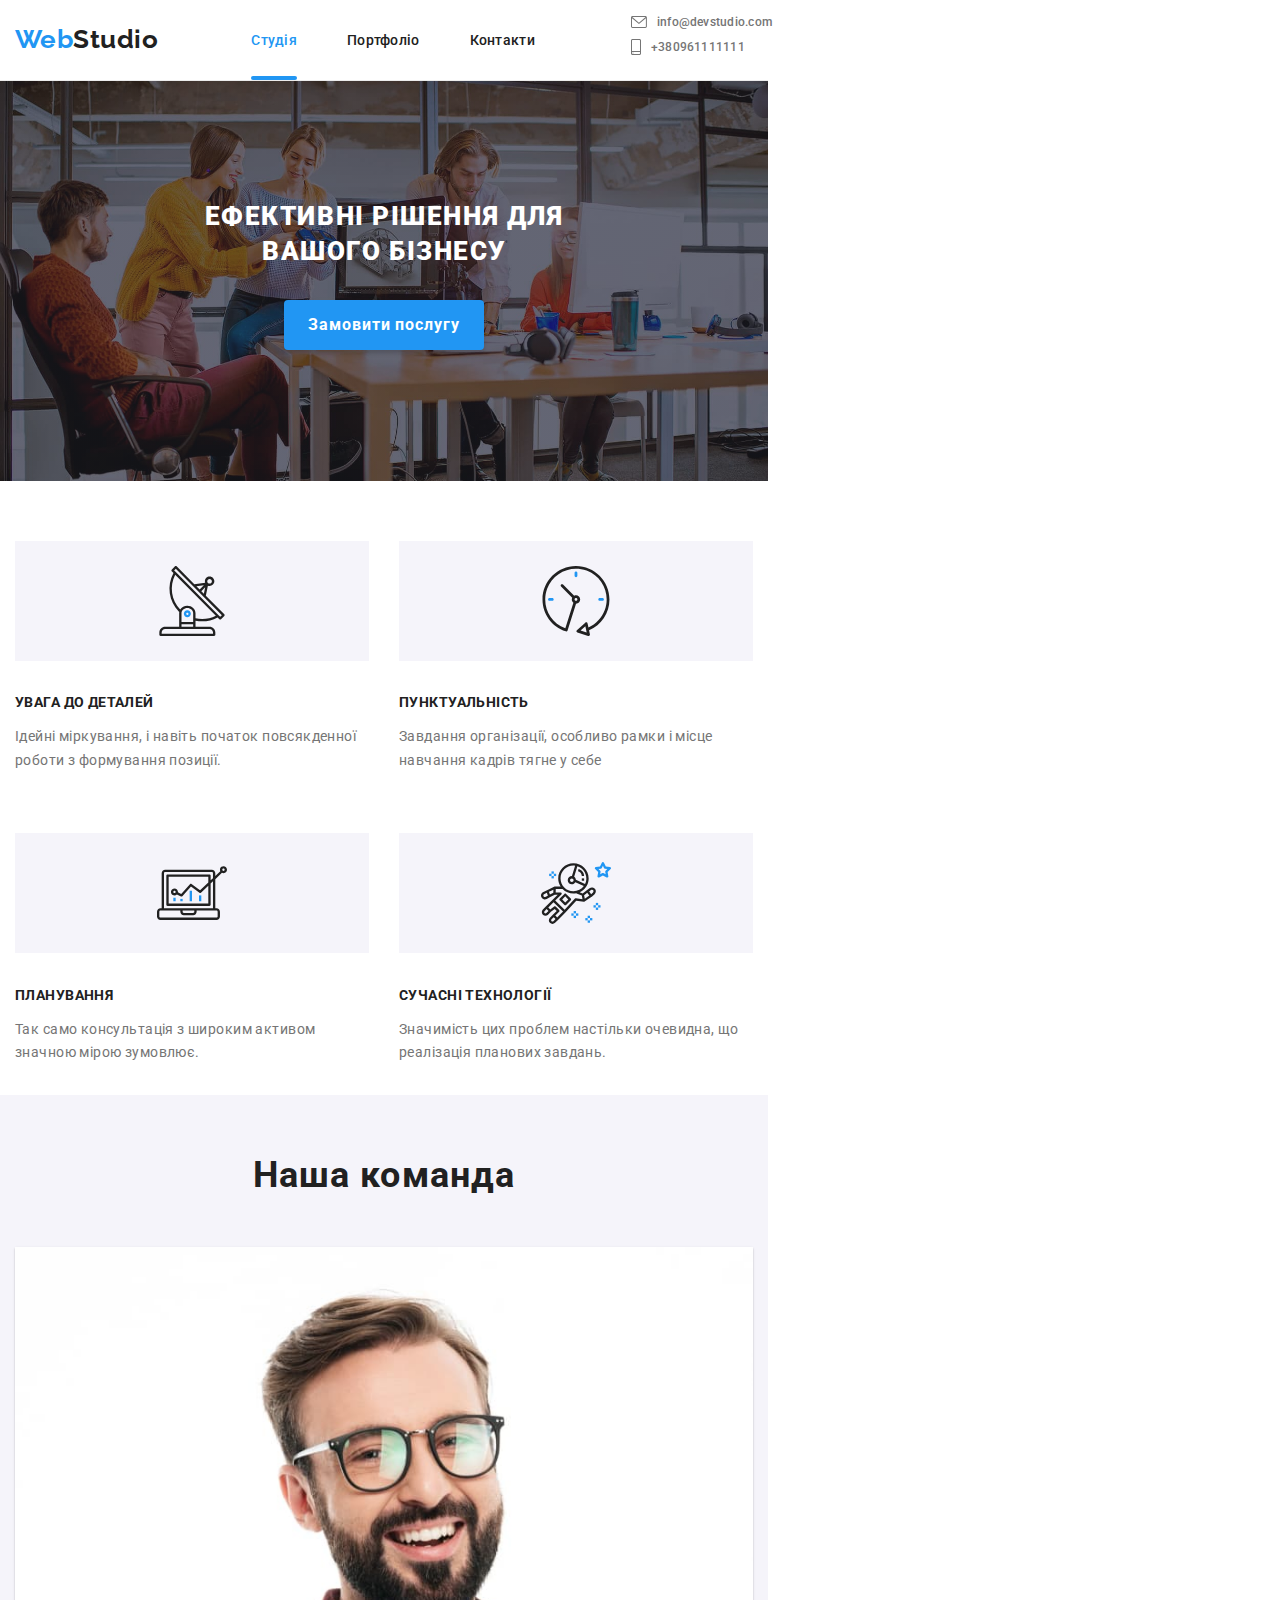
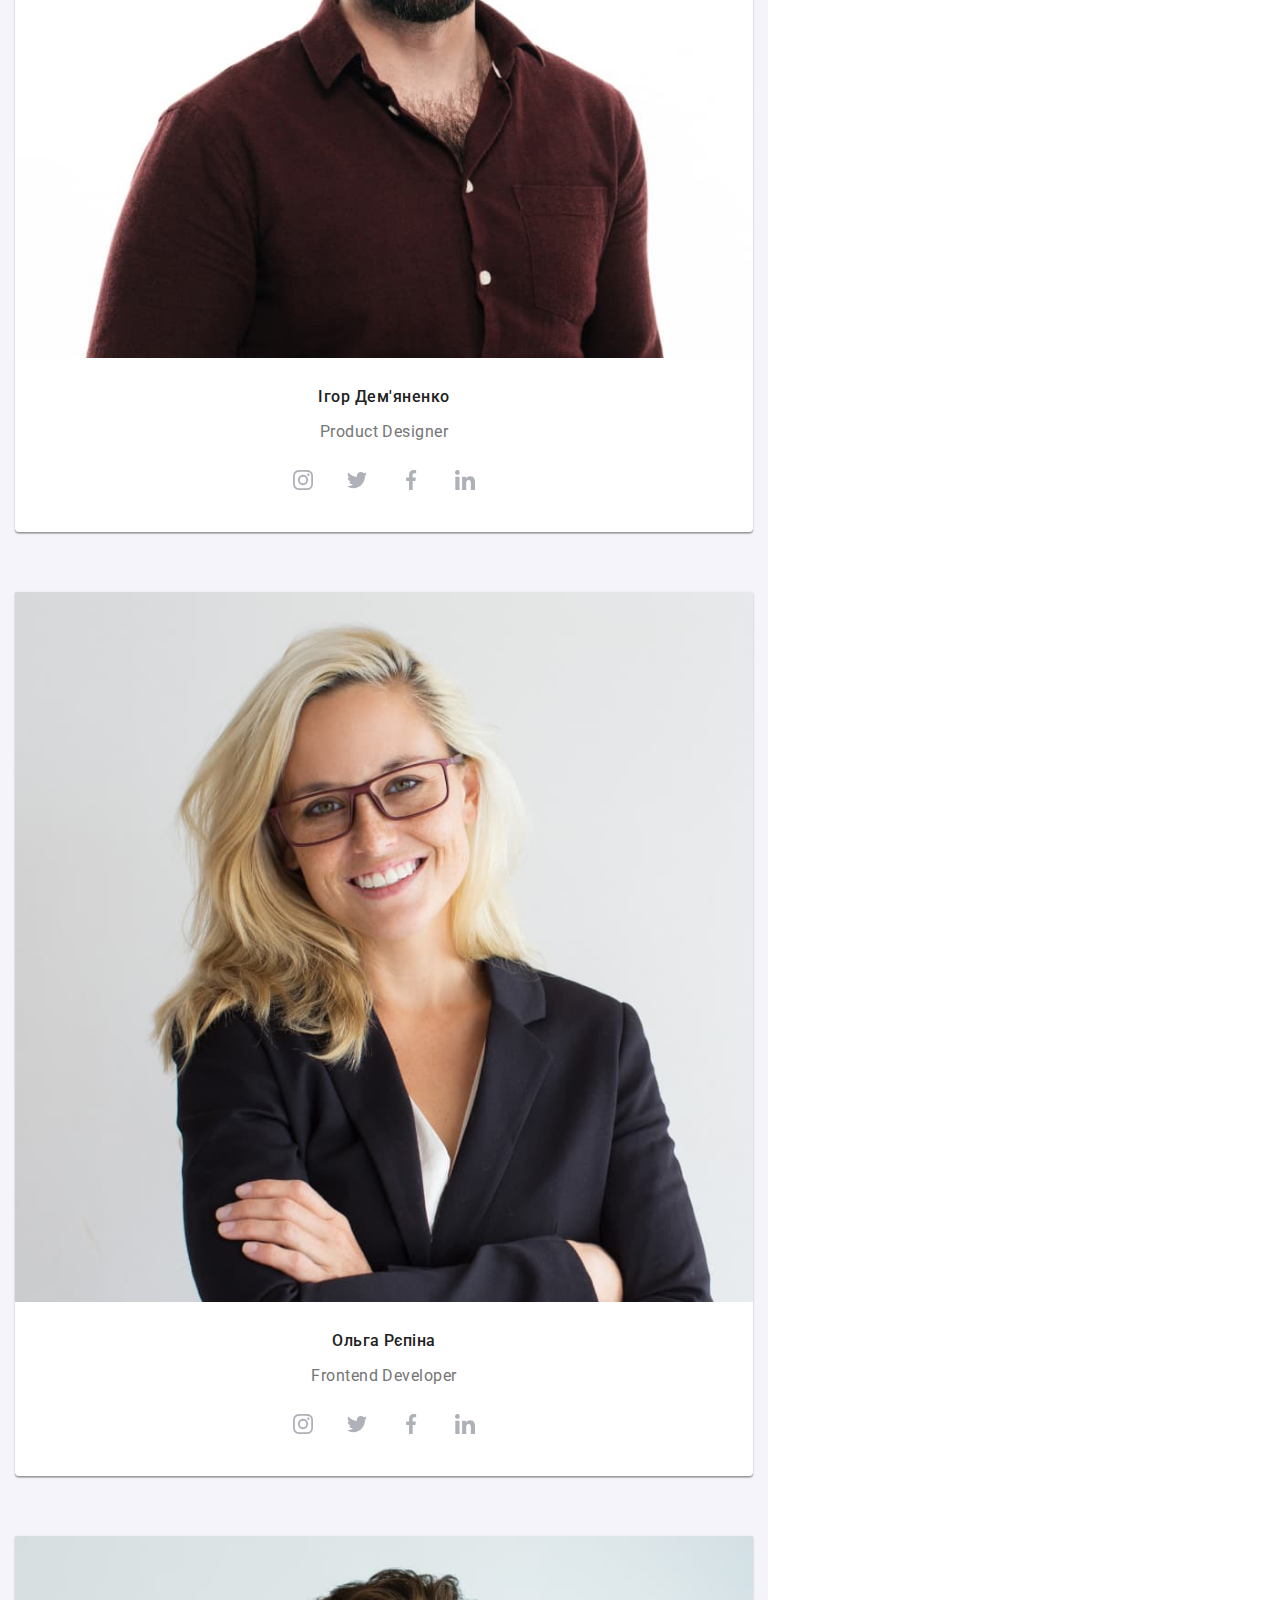
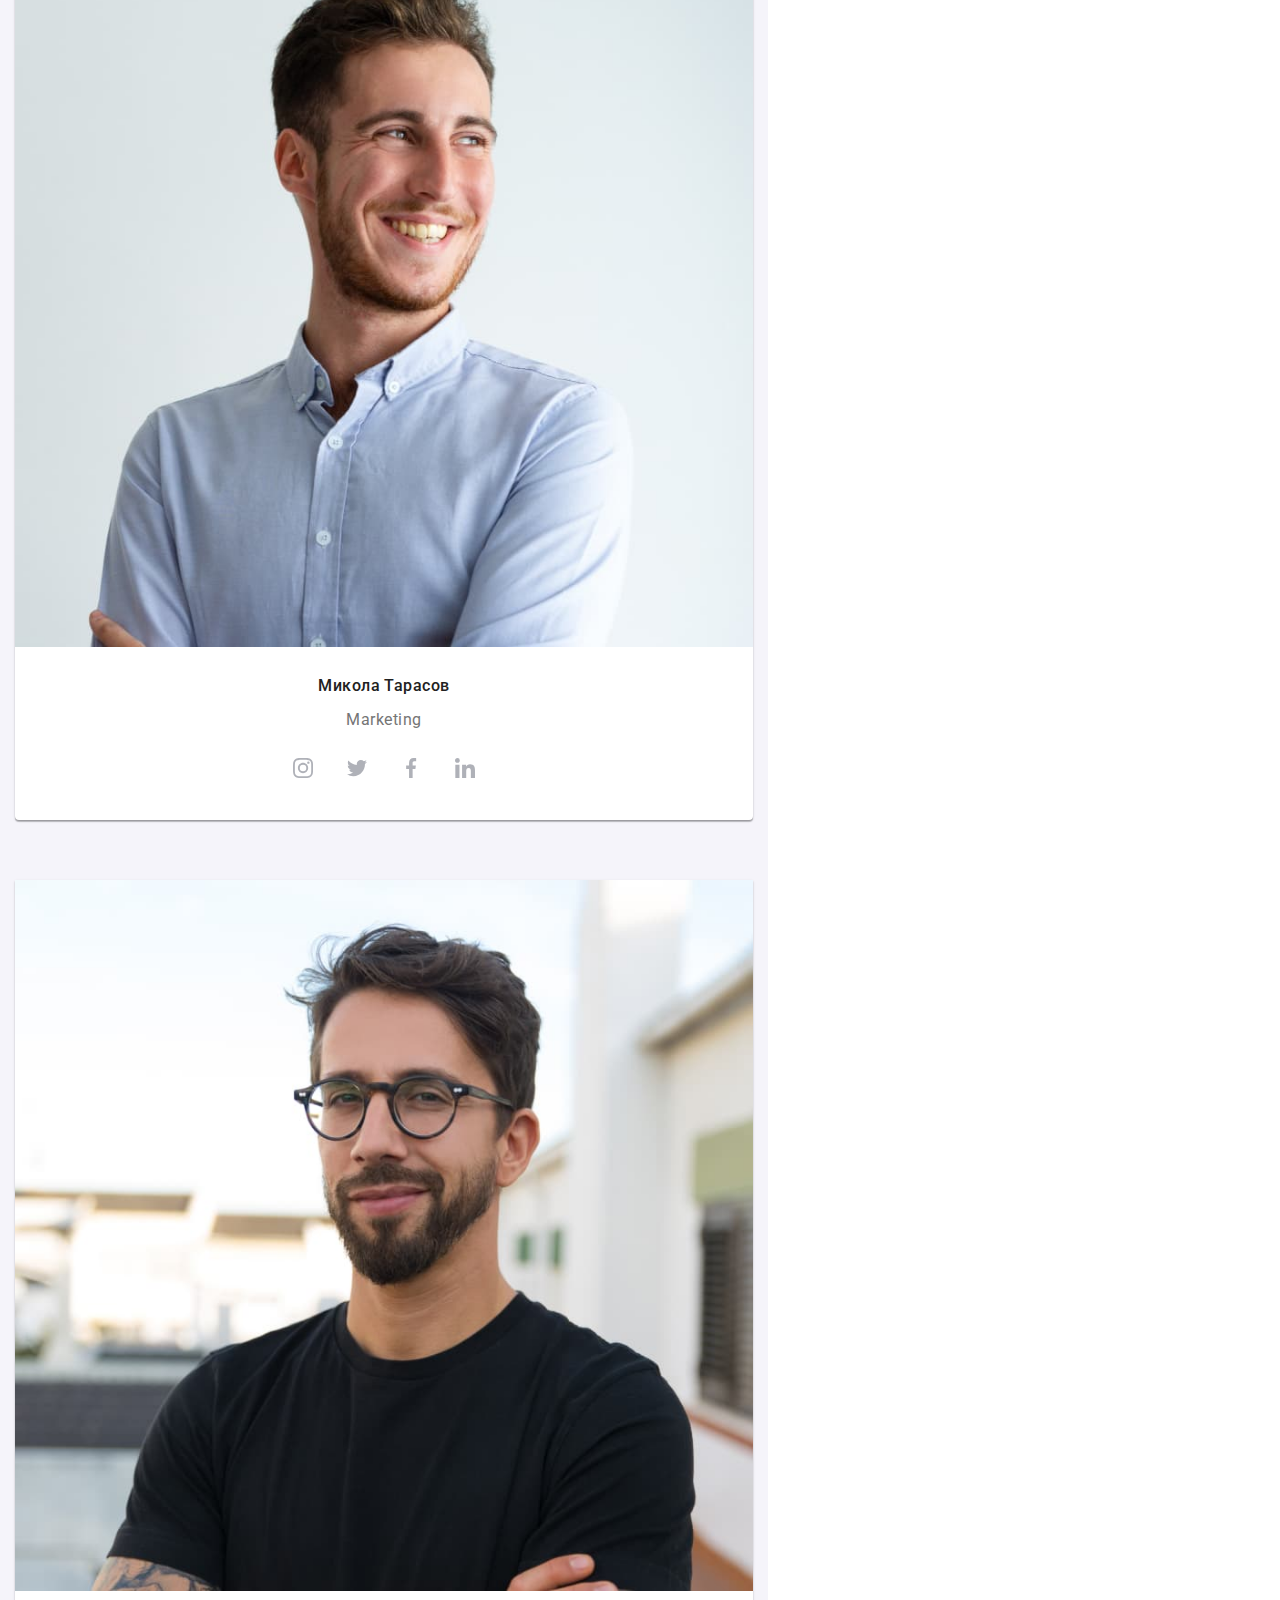
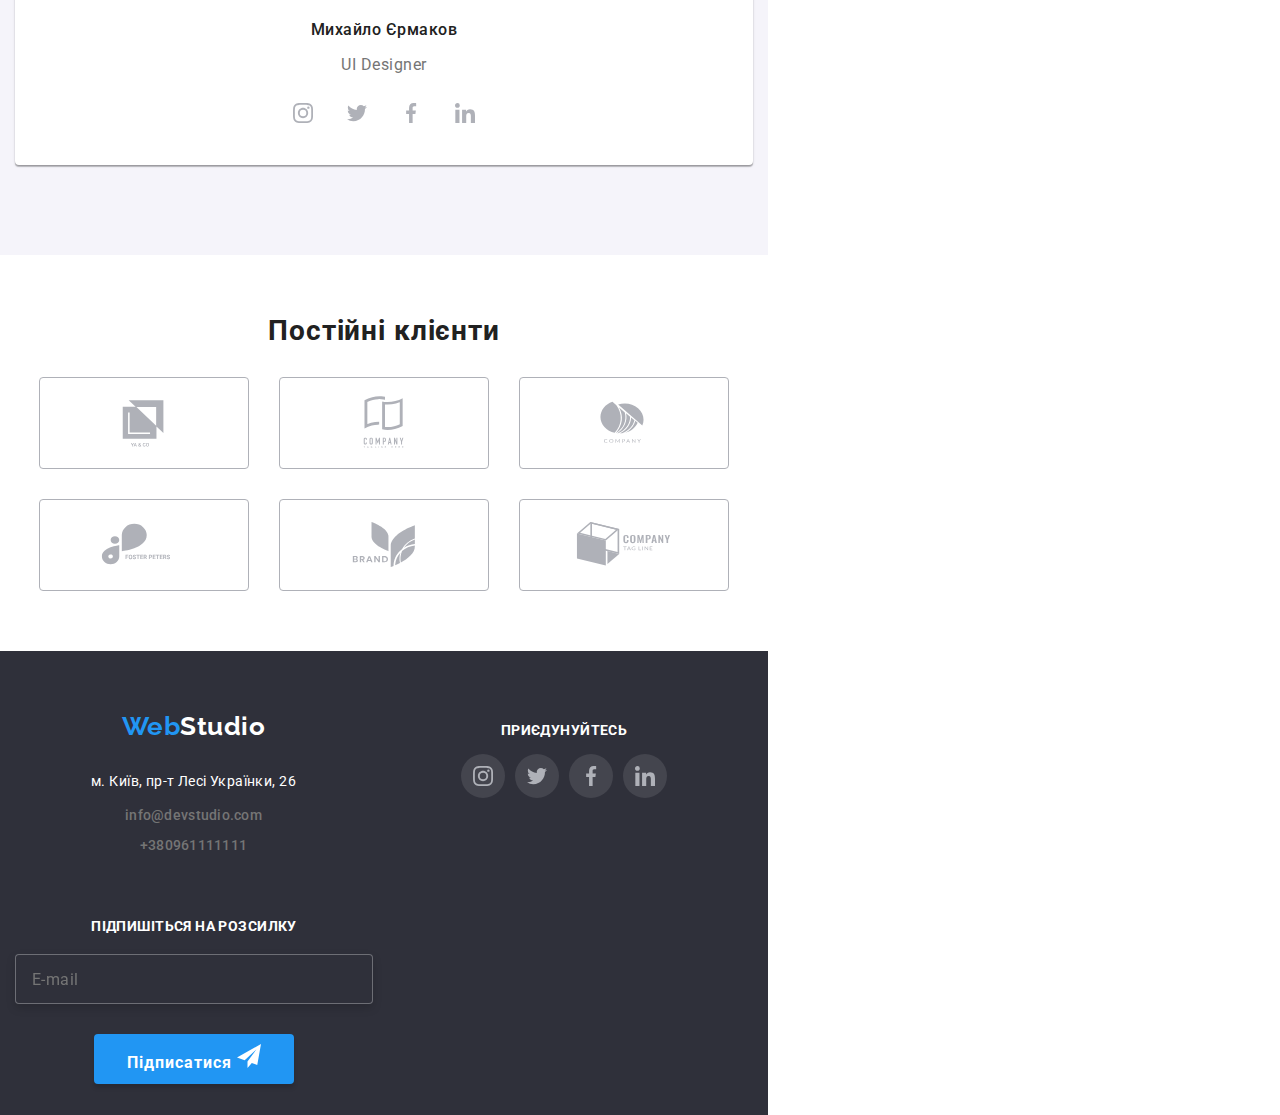
==== commit 21fa5f90: "11.01" ====
--- a/index.html
+++ b/index.html
@@ -361,7 +361,7 @@
     <footer class="footer">
       <div class="conteiner">
         <div class="footter__flex">
-          <div>
+          <div class="footer__display">
             <a href="./index.html" class="footer__logo"
               >Web<span class="logo__name ">Studio</span></a
             >
--- a/css/main.min.css
+++ b/css/main.min.css
@@ -1 +1 @@
-body{background-color:var(--color-primary);color:var(--color-secondary);font-family:Roboto,sans-serif;letter-spacing:.03em;width:480px}*{box-sizing:border-box}*,*::before,*::after{box-sizing:border-box}ul{list-style:none;padding:0px;margin:0px}:root{--color-primary: #ffffff;--color-secondary: #212121;--color-third: #2196f3;--color-link: #757575;--color-section: #2f303a;--color-bottom: #f5f4fa;--color-social: #afb1b8;--color-gradient: rgba(47, 48, 58, 0.4)}img{display:block;height:auto;width:100%}h2{margin:0px}p{margin-bottom:0px}h3{margin:0px}a{text-decoration:none;color:var(--color-link);transition:color 250ms cubic-bezier(0.4, 0, 0.2, 1),fill 250ms cubic-bezier(0.4, 0, 0.2, 1)}h1{margin-top:0px}.conteiner{padding:0 15px;width:480px;margin-left:auto;margin-right:auto}@media screen and (min-width: 480px){.conteiner{width:480px}}@media screen and (min-width: 768px){.conteiner{width:768px}}.border{border-bottom:1px solid #ececec}a:hover,a:focus{color:var(--color-third);fill:var(--color-third)}form{width:448px}.header{margin-left:auto;margin-right:auto;border-bottom:1px solid #ececec;width:480px}@media screen and (min-width: 768px){.header{width:768px}}.header__nav{display:flex;justify-content:flex-start;align-items:center}.header__container{display:flex;justify-content:space-between;align-items:center}.header__logo{color:var(--color-third);font-family:Raleway,sans-serif;font-weight:700;font-size:26px;line-height:1.19;text-decoration:none;padding:24px 0 25px 0px}.header__studio{color:var(--color-secondary)}.auth-nav{display:none;align-items:center;gap:40px;transition-property:color;transition-duration:250ms;transition-timing-function:cubic-bezier(0.4, 0, 0.2, 1)}@media screen and (min-width: 768px){.auth-nav{display:block;margin-left:96px;font-family:Roboto;font-size:12px;font-weight:500;line-height:14px;letter-spacing:.02em}}.auth-nav__envelope,.auth-nav__icon{margin-right:10px;fill:currentColor}.auth-nav__smartphone{display:flex;align-items:center}.auth-nav>li{margin-bottom:10px}.site-nav{display:flex;align-items:center;gap:50px;margin-left:93px}@media screen and (max-width: 768px){.site-nav{display:none}}@media screen and (min-width: 768px){.header__svg{display:none}}.site-nav .site-nav__link.current{color:var(--color-third)}.site-nav .site-nav__link{color:var(--color-secondary);font-weight:500;font-size:14px;line-height:1.14;letter-spacing:.02em;text-decoration:none;padding:32px 0px;transition-property:color;transition-duration:250ms;transition-timing-function:cubic-bezier(0.4, 0, 0.2, 1)}.site-nav .site-nav__link:hover,.site-nav .site-nav__link:focus{color:var(--color-third)}.site-nav__link.current{position:relative}.site-nav__link.current::after{content:"";position:absolute;bottom:0;left:0;width:100%;height:4px;background:#2196f3;border-radius:2px}.hero{margin-left:auto;margin-right:auto;background-image:linear-gradient(rgba(47, 48, 58, 0.4), rgba(47, 48, 58, 0.4)),url(../images/backgraundfone.jpg);background-position:center;width:480px;height:400px;max-width:480px;background-repeat:no-repeat;background-size:cover;margin-top:0px;margin-bottom:0px}@media screen and (min-width: 768px){.hero{width:768px;max-width:768px}}.hero__name{margin-bottom:0px;align-items:center;max-width:696px;margin:0 auto}.hero__name{color:var(--color-primary);text-align:center;padding-top:118px;max-width:360px;font-weight:900;font-size:26px;line-height:1.36;text-align:center;letter-spacing:.06em;text-transform:uppercase}.hero__button:hover,.hero__button:focus{color:var(--color-secondary)}.hero__button{background-color:var(--color-third);font-weight:700;border:none;font-size:16px;line-height:1.88;font-family:"Roboto";display:flex;align-items:center;text-align:center;letter-spacing:.06em;cursor:pointer;color:var(--color-primary);transition-property:color;transition-duration:250ms;transition-timing-function:cubic-bezier(0.4, 0, 0.2, 1)}.hero__button{width:200px;height:50px;border-color:var(--color-third);border-radius:4px;box-shadow:0px 4px 4px rgba(0,0,0,.15);justify-content:center;margin:0px auto;margin-top:30px;transition-property:color;transition-duration:250ms;transition-timing-function:cubic-bezier(0.4, 0, 0.2, 1)}.work{display:none;padding-top:94px;padding-bottom:94px}.work__title{font-weight:700;font-size:36px;line-height:1.16;text-align:center;letter-spacing:.03em}.work__flex{display:flex;margin-top:50px;justify-content:space-around;gap:30px;padding-left:0px}.work__img{position:relative}.work__coment{position:absolute;bottom:0;width:100%;height:70px;background-color:rgba(47,48,58,.8)}.work__coment>p{font-family:"Roboto";font-style:normal;font-weight:700;font-size:14px;line-height:16px;text-align:center;padding-top:27px;letter-spacing:.03em;text-transform:uppercase;margin:0;color:#fff}.backdrop{position:fixed;top:0;left:0;width:100%;height:100%;opacity:1;transition:opacity 250ms cubic-bezier(0.4, 0, 0.2, 1);background-color:rgba(0,0,0,.2)}.backdrop__modal{height:581px;width:528px;background-color:#fff;padding:40px;position:absolute;top:50%;left:50%;transform:translate(-50%, -50%);box-shadow:0px 1px 3px rgba(0,0,0,.12),0px 1px 1px rgba(0,0,0,.14),0px 2px 1px rgba(0,0,0,.2);border-radius:4px;transition:transform 250ms cubic-bezier(0.4, 0, 0.2, 1)}.backdrop__button-exit{width:30px;height:30px;padding:0px;border:none;background-color:#fff;cursor:pointer;position:absolute;right:8px;top:8px;background-image:url(../images/close.svg);transition:background-image 250ms cubic-bezier(0.4, 0, 0.2, 1)}.backdrop__button-exit:hover{background-image:url(../images/close1.svg)}.backdrop.is-hidden{opacity:0;pointer-events:none}.clients{padding-top:60px;padding-bottom:60px}.clients__flex{display:flex;flex-wrap:wrap;flex-basis:50%;justify-content:center;gap:30px;align-items:center}.clients__ikon{width:210px;height:92px}.clients__link:hover,.clients__link:focus{border:1px solid var(--color-third);fill:var(--color-third)}.clients__link{display:flex;align-items:center;justify-content:center;width:100%;height:100%;border:1px solid #afb1b8;border-radius:4px;fill:var(--color-social);transition:border 250ms cubic-bezier(0.4, 0, 0.2, 1),fill 250ms cubic-bezier(0.4, 0, 0.2, 1)}.clients__title{font-weight:700;font-size:28px;line-height:1.16;text-align:center;letter-spacing:.03em;margin-bottom:30px}.discribe{text-align:center}.discribe__input input{width:358px;height:50px;margin-left:0;outline:none;border:1px solid rgba(255,255,255,.3);filter:drop-shadow(0px 4px 4px rgba(0, 0, 0, 0.15));border-radius:4px;background-color:var(--color-section);font-weight:400;font-size:16px;line-height:1.25;padding-left:16px;padding-right:16px;align-items:center;letter-spacing:.03em;color:rgba(255,255,255,.6)}.discribe__title{font-family:"Roboto";font-style:normal;font-weight:700;font-size:14px;line-height:16px;letter-spacing:.03em;text-transform:uppercase;color:#fff}.discribe__input{gap:12px;margin-top:20px}.discribe__button{gap:10px;width:200px;height:50px;padding:0px;margin:0px;margin-top:30px;box-shadow:0px 4px 4px rgba(0,0,0,.15);border-radius:4px;background-color:var(--color-third);border:none;padding:10px 28px;font-weight:700;font-size:16px;line-height:1.88;align-items:center;text-align:center;letter-spacing:.06em;color:var(--color-primary)}.discribe__button:focus,.discribe__button:hover{color:var(--color-primary);cursor:pointer}.discribe__svg{fill:var(--color-primary)}.feature-list{padding-top:60px}@media screen and (min-width: 768px){.feature-list__title{display:flex;flex-wrap:wrap;flex-basis:50%;gap:30px}}.feature-list__before::before{content:"";display:inline-block;margin-bottom:30px;height:120px;width:450px;background-color:var(--color-bottom);background-image:url(../images/antenna\ 1.svg);background-repeat:no-repeat;background-position:center;background-size:70px}@media screen and (min-width: 768px){.feature-list__before::before{width:354px}}.feature-list__before1::before{content:"";display:inline-block;margin-bottom:30px;height:120px;width:450px;background-color:var(--color-bottom);background-image:url(../images/clock\ 1.svg);background-repeat:no-repeat;background-position:center;background-size:70px}@media screen and (min-width: 768px){.feature-list__before1::before{width:354px}}.feature-list__before2::before{content:"";display:inline-block;margin-bottom:30px;height:120px;width:450px;background-color:var(--color-bottom);background-image:url(../images/diagram\ 1.svg);background-repeat:no-repeat;background-position:center;background-size:70px}@media screen and (min-width: 768px){.feature-list__before2::before{width:354px}}.feature-list__before3::before{content:"";display:inline-block;margin-bottom:30px;height:120px;width:450px;background-color:var(--color-bottom);background-image:url(../images/astronaut\ 1.svg);background-repeat:no-repeat;background-position:center;background-size:70px}@media screen and (min-width: 768px){.feature-list__before3::before{width:354px}}.feature-list__caption{font-weight:700;text-align:center;font-size:14px;line-height:1.14;letter-spacing:.03em;text-transform:uppercase}@media screen and (min-width: 768px){.feature-list__caption{width:354px;text-align:left}}.feature-list__text{color:var(--color-link);margin-bottom:30px;font-size:14px;line-height:1.71;letter-spacing:.03em}@media screen and (min-width: 768px){.feature-list__text{width:354px}}.bottom-link{margin-top:60px;margin-bottom:60px}.bottom-link__title{font-family:"Roboto";font-style:normal;font-weight:700;font-size:14px;line-height:16px;letter-spacing:.03em;text-transform:uppercase;color:#fff}.footer-link-social{padding-left:0px;margin-top:20px}.footer-item{background:rgba(255,255,255,.1);border-radius:50%}.bot-color{fill:var(--color-primary)}.footer{background-color:var(--color-section);width:480px;height:603px;margin-left:auto;margin-right:auto;padding:60px 0}.footer__adress{font-family:"Roboto";font-style:normal;font-size:14px;line-height:1.71;letter-spacing:.03em;margin-top:28px}.footer__auth-nav{margin:0px;padding:0px;transition-property:color;transition-duration:250ms;transition-timing-function:cubic-bezier(0.4, 0, 0.2, 1)}.footer__name{margin-bottom:12px;margin-top:0px}.footer__link{color:var(--color-link);font-weight:500;font-size:14px;line-height:1.14;letter-spacing:.02em;transition-property:color;transition-duration:250ms;transition-timing-function:cubic-bezier(0.4, 0, 0.2, 1)}.footer__link{text-decoration:none}.footer p{color:var(--color-primary)}.footter__flex{align-items:baseline;text-align:center}.footer__logo{color:var(--color-third);font-family:Raleway,sans-serif;font-weight:700;font-size:26px;line-height:1.19;text-decoration:none}.logo__name{color:var(--color-primary)}.header__auth-nav .footer__link:hover,.header__auth-nav.footer__link:focus,.footer__auth-nav{color:var(--color-third)}.footer__auth-nav li{margin-bottom:12px}.footer__auth-nav li:last-child{margin-bottom:0px}.form{font-family:"Roboto";font-style:normal;font-weight:700;font-size:20px;line-height:23px;text-align:center;letter-spacing:.03em;color:#212121}.form__field{display:flex;flex-direction:column;margin:0;margin-top:10px}.form__field input:focus{border-color:var(--color-third);cursor:pointer}.form__field input:focus+.form__svg{fill:var(--color-third)}.form__field textarea:focus{border-color:var(--color-third);cursor:pointer}.form__field input{margin:0;padding-left:42px;padding-right:12px;width:448px;height:40px;border:1px solid rgba(33,33,33,.2);border-radius:4px;outline:none;cursor:pointer;transition:border-color 250ms cubic-bezier(0.4, 0, 0.2, 1),fill 250ms cubic-bezier(0.4, 0, 0.2, 1)}.form__field label{margin-bottom:4px;font-family:"Roboto";font-style:normal;font-weight:400;font-size:12px;line-height:14px;letter-spacing:.01em;color:#757575}.form__field textarea{width:448px;height:120px;border:1px solid rgba(33,33,33,.2);border-radius:4px;font-family:"Roboto";font-style:normal;font-weight:400;font-size:12px;line-height:14px;letter-spacing:.01em;cursor:pointer;color:rgba(117,117,117,.5);padding:12px 16px;outline:none}.form__svg{position:absolute;top:50%;transform:translatey(-50%);left:12px;transition:fill 250ms cubic-bezier(0.4, 0, 0.2, 1)}.form__field-div{position:relative}.form__button{margin-top:30px;display:flex;justify-content:center}.form__checkbox{margin-top:20px;text-align:center}.size{margin-top:12px}.form__checkbox input[type=checkbox]{width:16px;height:15px;border-radius:2px}.checkbox__hidden{appearance:none;-webkit-appearance:none;-moz-appearance:none;position:absolute}.checkbox__icon{border:2px solid var(--color-secondary);border-radius:2px;fill:var(--color-primary)}.checkbox__hidden:checked+.checkbox__icon{background-color:var(--color-third);border-color:var(--color-third)}.checkbox__text{font-family:"Roboto";font-style:normal;font-weight:400;font-size:14px;line-height:1.71;margin-left:7px;letter-spacing:.03em;color:var(--color-link)}.checkbox__link{color:var(--color-third);text-decoration:underline;cursor:pointer}.button__text{width:200px;height:50px;padding:10px 52px;display:flex;align-items:center;text-align:center;letter-spacing:.06em;cursor:pointer;color:#fff;background:#2196f3;box-shadow:0px 4px 4px rgba(0,0,0,.15);border-radius:4px;border:none;transition-property:color;transition-duration:250ms;transition-timing-function:cubic-bezier(0.4, 0, 0.2, 1)}textarea{resize:none;transition:border-color 250ms cubic-bezier(0.4, 0, 0.2, 1)}.cards{display:flex;flex-wrap:wrap;flex-basis:33%;gap:30px;justify-content:center;margin-top:50px}.cards__item{transition:box-shadow 250ms cubic-bezier(0.4, 0, 0.2, 1)}.cards__item:hover,.cards__item:focus{box-shadow:0px 1px 1px rgba(0,0,0,.12),0px 4px 4px rgba(0,0,0,.06),1px 4px 6px rgba(0,0,0,.16)}.overflow:focus,.overflow:hover .overfolow__text{transform:translatex(0)}.overflow{transition:transform 250ms cubic-bezier(0.4, 0, 0.2, 1)}.overfolow__box{position:relative;overflow:hidden}.overfolow__text{position:absolute;top:0;left:0;width:100%;height:100%;background:rgba(33,150,243,.9);transform:translatey(100%);transition:transform 250ms cubic-bezier(0.4, 0, 0.2, 1)}.overfolow__text>p{font-family:"Roboto";font-style:normal;font-weight:400;font-size:18px;line-height:1.56;letter-spacing:.03em;color:#fff;padding:63px 24px}.cards__title{font-weight:700;font-size:18px;line-height:2;letter-spacing:.06em;color:var(--color-secondary);margin-bottom:4px}.cards__name{font-size:16px;line-height:1.18;letter-spacing:.03em;color:var(--color-link);margin-top:0px}.cards__box{padding:20px 24px;border-bottom:1px solid #eee;border-right:1px solid #eee;border-left:1px solid #eee}.portfolio{padding-top:94px;padding-bottom:94px}.link{display:flex;justify-content:center;gap:8px}.link__button{font-weight:500;font-size:16px;line-height:1.62;text-align:center;letter-spacing:.03em;cursor:pointer;font-family:Roboto,sans-serif;padding:6px 22px;border:none;border-radius:4px;transition:color 250ms cubic-bezier(0.4, 0, 0.2, 1),background-color 250ms cubic-bezier(0.4, 0, 0.2, 1),border-radius 250ms cubic-bezier(0.4, 0, 0.2, 1),border-color 250ms cubic-bezier(0.4, 0, 0.2, 1),box-shadow 250ms cubic-bezier(0.4, 0, 0.2, 1)}.link__button:hover,.link__button:focus{background-color:var(--color-third);color:var(--color-primary);border-radius:4px;border-color:var(--color-third);box-shadow:0px 3px 1px rgba(0,0,0,.1),0px 1px 2px rgba(0,0,0,.08),0px 2px 2px rgba(0,0,0,.12)}.link-social{display:flex;align-items:center;gap:10px;justify-content:center;margin-top:16px}.link-social__item{width:44px;height:44px}.link-social__href{display:flex;align-items:center;justify-content:center;width:100%;height:100%;border-radius:50%;fill:var(--color-social);transition:background-color 250ms cubic-bezier(0.4, 0, 0.2, 1),fill 250ms cubic-bezier(0.4, 0, 0.2, 1)}.link-social__href:hover,.link-social__href:focus{background-color:var(--color-third);fill:var(--color-primary)}.team__flex{justify-content:space-around;gap:30px;padding-left:0px}.team__flex>li{box-shadow:0px 1px 3px rgba(0,0,0,.12),0px 1px 1px rgba(0,0,0,.14),0px 2px 1px rgba(0,0,0,.2);border-radius:0px 0px 4px 4px;padding-bottom:30px;background-color:var(--color-primary);margin-bottom:30px}.team{padding-top:60px;padding-bottom:60px;background-color:var(--color-bottom)}.team__title{font-weight:700;font-size:36px;line-height:1.16;text-align:center;letter-spacing:.03em;margin-bottom:50px}.team__name{font-weight:500;font-size:16px;line-height:1.18;text-align:center;letter-spacing:.03em;margin-top:30px}.team__profession{font-size:16px;line-height:1.18;text-align:center;letter-spacing:.03em;color:var(--color-link)}/*# sourceMappingURL=main.min.css.map */+body{background-color:var(--color-primary);color:var(--color-secondary);font-family:Roboto,sans-serif;letter-spacing:.03em;width:480px}*{box-sizing:border-box}*,*::before,*::after{box-sizing:border-box}ul{list-style:none;padding:0px;margin:0px}:root{--color-primary: #ffffff;--color-secondary: #212121;--color-third: #2196f3;--color-link: #757575;--color-section: #2f303a;--color-bottom: #f5f4fa;--color-social: #afb1b8;--color-gradient: rgba(47, 48, 58, 0.4)}img{display:block;height:auto;width:100%}h2{margin:0px}p{margin-bottom:0px}h3{margin:0px}a{text-decoration:none;color:var(--color-link);transition:color 250ms cubic-bezier(0.4, 0, 0.2, 1),fill 250ms cubic-bezier(0.4, 0, 0.2, 1)}h1{margin-top:0px}.conteiner{padding:0 15px;width:480px;margin-left:auto;margin-right:auto}@media screen and (min-width: 480px){.conteiner{width:480px}}@media screen and (min-width: 768px){.conteiner{width:768px}}.border{border-bottom:1px solid #ececec}a:hover,a:focus{color:var(--color-third);fill:var(--color-third)}form{width:448px}.header{margin-left:auto;margin-right:auto;border-bottom:1px solid #ececec;width:480px}@media screen and (min-width: 768px){.header{width:768px}}.header__nav{display:flex;justify-content:flex-start;align-items:center}.header__container{display:flex;justify-content:space-between;align-items:center}.header__logo{color:var(--color-third);font-family:Raleway,sans-serif;font-weight:700;font-size:26px;line-height:1.19;text-decoration:none;padding:24px 0 25px 0px}.header__studio{color:var(--color-secondary)}.auth-nav{display:none;align-items:center;gap:40px;transition-property:color;transition-duration:250ms;transition-timing-function:cubic-bezier(0.4, 0, 0.2, 1)}@media screen and (min-width: 768px){.auth-nav{display:block;margin-left:96px;font-family:Roboto;font-size:12px;font-weight:500;line-height:14px;letter-spacing:.02em}}.auth-nav__envelope,.auth-nav__icon{margin-right:10px;fill:currentColor}.auth-nav__smartphone{display:flex;align-items:center}.auth-nav>li{margin-bottom:10px}.site-nav{display:flex;align-items:center;gap:50px;margin-left:93px}@media screen and (max-width: 768px){.site-nav{display:none}}@media screen and (min-width: 768px){.header__svg{display:none}}.site-nav .site-nav__link.current{color:var(--color-third)}.site-nav .site-nav__link{color:var(--color-secondary);font-weight:500;font-size:14px;line-height:1.14;letter-spacing:.02em;text-decoration:none;padding:32px 0px;transition-property:color;transition-duration:250ms;transition-timing-function:cubic-bezier(0.4, 0, 0.2, 1)}.site-nav .site-nav__link:hover,.site-nav .site-nav__link:focus{color:var(--color-third)}.site-nav__link.current{position:relative}.site-nav__link.current::after{content:"";position:absolute;bottom:0;left:0;width:100%;height:4px;background:#2196f3;border-radius:2px}.hero{margin-left:auto;margin-right:auto;background-image:linear-gradient(rgba(47, 48, 58, 0.4), rgba(47, 48, 58, 0.4)),url(../images/backgraundfone.jpg);background-position:center;width:480px;height:400px;max-width:480px;background-repeat:no-repeat;background-size:cover;margin-top:0px;margin-bottom:0px}@media screen and (min-width: 768px){.hero{width:768px;max-width:768px}}.hero__name{margin-bottom:0px;align-items:center;max-width:696px;margin:0 auto}.hero__name{color:var(--color-primary);text-align:center;padding-top:118px;max-width:360px;font-weight:900;font-size:26px;line-height:1.36;text-align:center;letter-spacing:.06em;text-transform:uppercase}.hero__button:hover,.hero__button:focus{color:var(--color-secondary)}.hero__button{background-color:var(--color-third);font-weight:700;border:none;font-size:16px;line-height:1.88;font-family:"Roboto";display:flex;align-items:center;text-align:center;letter-spacing:.06em;cursor:pointer;color:var(--color-primary);transition-property:color;transition-duration:250ms;transition-timing-function:cubic-bezier(0.4, 0, 0.2, 1)}.hero__button{width:200px;height:50px;border-color:var(--color-third);border-radius:4px;box-shadow:0px 4px 4px rgba(0,0,0,.15);justify-content:center;margin:0px auto;margin-top:30px;transition-property:color;transition-duration:250ms;transition-timing-function:cubic-bezier(0.4, 0, 0.2, 1)}.work{display:none;padding-top:94px;padding-bottom:94px}.work__title{font-weight:700;font-size:36px;line-height:1.16;text-align:center;letter-spacing:.03em}.work__flex{display:flex;margin-top:50px;justify-content:space-around;gap:30px;padding-left:0px}.work__img{position:relative}.work__coment{position:absolute;bottom:0;width:100%;height:70px;background-color:rgba(47,48,58,.8)}.work__coment>p{font-family:"Roboto";font-style:normal;font-weight:700;font-size:14px;line-height:16px;text-align:center;padding-top:27px;letter-spacing:.03em;text-transform:uppercase;margin:0;color:#fff}.backdrop{position:fixed;top:0;left:0;width:100%;height:100%;opacity:1;transition:opacity 250ms cubic-bezier(0.4, 0, 0.2, 1);background-color:rgba(0,0,0,.2)}.backdrop__modal{height:581px;width:528px;background-color:#fff;padding:40px;position:absolute;top:50%;left:50%;transform:translate(-50%, -50%);box-shadow:0px 1px 3px rgba(0,0,0,.12),0px 1px 1px rgba(0,0,0,.14),0px 2px 1px rgba(0,0,0,.2);border-radius:4px;transition:transform 250ms cubic-bezier(0.4, 0, 0.2, 1)}.backdrop__button-exit{width:30px;height:30px;padding:0px;border:none;background-color:#fff;cursor:pointer;position:absolute;right:8px;top:8px;background-image:url(../images/close.svg);transition:background-image 250ms cubic-bezier(0.4, 0, 0.2, 1)}.backdrop__button-exit:hover{background-image:url(../images/close1.svg)}.backdrop.is-hidden{opacity:0;pointer-events:none}.clients{padding-top:60px;padding-bottom:60px}.clients__flex{display:flex;flex-wrap:wrap;flex-basis:50%;justify-content:center;gap:30px;align-items:center}.clients__ikon{width:210px;height:92px}.clients__link:hover,.clients__link:focus{border:1px solid var(--color-third);fill:var(--color-third)}.clients__link{display:flex;align-items:center;justify-content:center;width:100%;height:100%;border:1px solid #afb1b8;border-radius:4px;fill:var(--color-social);transition:border 250ms cubic-bezier(0.4, 0, 0.2, 1),fill 250ms cubic-bezier(0.4, 0, 0.2, 1)}.clients__title{font-weight:700;font-size:28px;line-height:1.16;text-align:center;letter-spacing:.03em;margin-bottom:30px}.discribe{text-align:center}@media screen and (min-width: 768px){.discribe{margin-top:60px}}.discribe__input input{width:358px;height:50px;margin-left:0;outline:none;border:1px solid rgba(255,255,255,.3);filter:drop-shadow(0px 4px 4px rgba(0, 0, 0, 0.15));border-radius:4px;background-color:var(--color-section);font-weight:400;font-size:16px;line-height:1.25;padding-left:16px;padding-right:16px;align-items:center;letter-spacing:.03em;color:rgba(255,255,255,.6)}.discribe__title{font-family:"Roboto";font-style:normal;font-weight:700;font-size:14px;line-height:16px;letter-spacing:.03em;text-transform:uppercase;color:#fff}.discribe__input{gap:12px;margin-top:20px}.discribe__button{gap:10px;width:200px;height:50px;padding:0px;margin:0px;margin-top:30px;box-shadow:0px 4px 4px rgba(0,0,0,.15);border-radius:4px;background-color:var(--color-third);border:none;padding:10px 28px;font-weight:700;font-size:16px;line-height:1.88;align-items:center;text-align:center;letter-spacing:.06em;color:var(--color-primary)}.discribe__button:focus,.discribe__button:hover{color:var(--color-primary);cursor:pointer}.discribe__svg{fill:var(--color-primary)}.feature-list{padding-top:60px}@media screen and (min-width: 768px){.feature-list__title{display:flex;flex-wrap:wrap;flex-basis:50%;gap:30px}}.feature-list__before::before{content:"";display:inline-block;margin-bottom:30px;height:120px;width:450px;background-color:var(--color-bottom);background-image:url(../images/antenna\ 1.svg);background-repeat:no-repeat;background-position:center;background-size:70px}@media screen and (min-width: 768px){.feature-list__before::before{width:354px}}.feature-list__before1::before{content:"";display:inline-block;margin-bottom:30px;height:120px;width:450px;background-color:var(--color-bottom);background-image:url(../images/clock\ 1.svg);background-repeat:no-repeat;background-position:center;background-size:70px}@media screen and (min-width: 768px){.feature-list__before1::before{width:354px}}.feature-list__before2::before{content:"";display:inline-block;margin-bottom:30px;height:120px;width:450px;background-color:var(--color-bottom);background-image:url(../images/diagram\ 1.svg);background-repeat:no-repeat;background-position:center;background-size:70px}@media screen and (min-width: 768px){.feature-list__before2::before{width:354px}}.feature-list__before3::before{content:"";display:inline-block;margin-bottom:30px;height:120px;width:450px;background-color:var(--color-bottom);background-image:url(../images/astronaut\ 1.svg);background-repeat:no-repeat;background-position:center;background-size:70px}@media screen and (min-width: 768px){.feature-list__before3::before{width:354px}}.feature-list__caption{font-weight:700;text-align:center;font-size:14px;line-height:1.14;letter-spacing:.03em;text-transform:uppercase}@media screen and (min-width: 768px){.feature-list__caption{width:354px;text-align:left}}.feature-list__text{color:var(--color-link);margin-bottom:30px;font-size:14px;line-height:1.71;letter-spacing:.03em}@media screen and (min-width: 768px){.feature-list__text{width:354px}}.bottom-link{margin-top:60px;margin-bottom:60px}@media screen and (min-width: 768px){.bottom-link{margin-left:165px;margin-top:0px}}.bottom-link__title{font-family:"Roboto";font-style:normal;font-weight:700;font-size:14px;line-height:16px;letter-spacing:.03em;text-transform:uppercase;color:#fff}.footer-link-social{padding-left:0px;margin-top:20px}.footer-item{background:rgba(255,255,255,.1);border-radius:50%}.bot-color{fill:var(--color-primary)}.footer{background-color:var(--color-section);width:480px;height:603px;margin-left:auto;margin-right:auto;padding:60px 0}@media screen and (min-width: 768px){.footer{width:768px;height:464px}}@media screen and (min-width: 768px){.footer__display{margin-left:76px}}.footer__adress{font-family:"Roboto";font-style:normal;font-size:14px;line-height:1.71;letter-spacing:.03em;margin-top:28px}.footer__auth-nav{margin:0px;padding:0px;transition-property:color;transition-duration:250ms;transition-timing-function:cubic-bezier(0.4, 0, 0.2, 1)}.footer__name{margin-bottom:12px;margin-top:0px}.footer__link{color:var(--color-link);font-weight:500;font-size:14px;line-height:1.14;letter-spacing:.02em;transition-property:color;transition-duration:250ms;transition-timing-function:cubic-bezier(0.4, 0, 0.2, 1)}.footer__link{text-decoration:none}.footer p{color:var(--color-primary)}.footter__flex{align-items:baseline;text-align:center}@media screen and (min-width: 768px){.footter__flex{display:flex;flex-wrap:wrap}}.footer__logo{color:var(--color-third);font-family:Raleway,sans-serif;font-weight:700;font-size:26px;line-height:1.19;text-decoration:none}.logo__name{color:var(--color-primary)}.header__auth-nav .footer__link:hover,.header__auth-nav.footer__link:focus,.footer__auth-nav{color:var(--color-third)}.footer__auth-nav li{margin-bottom:12px}.footer__auth-nav li:last-child{margin-bottom:0px}.form{font-family:"Roboto";font-style:normal;font-weight:700;font-size:20px;line-height:23px;text-align:center;letter-spacing:.03em;color:#212121}.form__field{display:flex;flex-direction:column;margin:0;margin-top:10px}.form__field input:focus{border-color:var(--color-third);cursor:pointer}.form__field input:focus+.form__svg{fill:var(--color-third)}.form__field textarea:focus{border-color:var(--color-third);cursor:pointer}.form__field input{margin:0;padding-left:42px;padding-right:12px;width:448px;height:40px;border:1px solid rgba(33,33,33,.2);border-radius:4px;outline:none;cursor:pointer;transition:border-color 250ms cubic-bezier(0.4, 0, 0.2, 1),fill 250ms cubic-bezier(0.4, 0, 0.2, 1)}.form__field label{margin-bottom:4px;font-family:"Roboto";font-style:normal;font-weight:400;font-size:12px;line-height:14px;letter-spacing:.01em;color:#757575}.form__field textarea{width:448px;height:120px;border:1px solid rgba(33,33,33,.2);border-radius:4px;font-family:"Roboto";font-style:normal;font-weight:400;font-size:12px;line-height:14px;letter-spacing:.01em;cursor:pointer;color:rgba(117,117,117,.5);padding:12px 16px;outline:none}.form__svg{position:absolute;top:50%;transform:translatey(-50%);left:12px;transition:fill 250ms cubic-bezier(0.4, 0, 0.2, 1)}.form__field-div{position:relative}.form__button{margin-top:30px;display:flex;justify-content:center}.form__checkbox{margin-top:20px;text-align:center}.size{margin-top:12px}.form__checkbox input[type=checkbox]{width:16px;height:15px;border-radius:2px}.checkbox__hidden{appearance:none;-webkit-appearance:none;-moz-appearance:none;position:absolute}.checkbox__icon{border:2px solid var(--color-secondary);border-radius:2px;fill:var(--color-primary)}.checkbox__hidden:checked+.checkbox__icon{background-color:var(--color-third);border-color:var(--color-third)}.checkbox__text{font-family:"Roboto";font-style:normal;font-weight:400;font-size:14px;line-height:1.71;margin-left:7px;letter-spacing:.03em;color:var(--color-link)}.checkbox__link{color:var(--color-third);text-decoration:underline;cursor:pointer}.button__text{width:200px;height:50px;padding:10px 52px;display:flex;align-items:center;text-align:center;letter-spacing:.06em;cursor:pointer;color:#fff;background:#2196f3;box-shadow:0px 4px 4px rgba(0,0,0,.15);border-radius:4px;border:none;transition-property:color;transition-duration:250ms;transition-timing-function:cubic-bezier(0.4, 0, 0.2, 1)}textarea{resize:none;transition:border-color 250ms cubic-bezier(0.4, 0, 0.2, 1)}.cards{display:flex;flex-wrap:wrap;flex-basis:33%;gap:30px;justify-content:center;margin-top:50px}.cards__item{transition:box-shadow 250ms cubic-bezier(0.4, 0, 0.2, 1)}.cards__item:hover,.cards__item:focus{box-shadow:0px 1px 1px rgba(0,0,0,.12),0px 4px 4px rgba(0,0,0,.06),1px 4px 6px rgba(0,0,0,.16)}.overflow:focus,.overflow:hover .overfolow__text{transform:translatex(0)}.overflow{transition:transform 250ms cubic-bezier(0.4, 0, 0.2, 1)}.overfolow__box{position:relative;overflow:hidden}.overfolow__text{position:absolute;top:0;left:0;width:100%;height:100%;background:rgba(33,150,243,.9);transform:translatey(100%);transition:transform 250ms cubic-bezier(0.4, 0, 0.2, 1)}.overfolow__text>p{font-family:"Roboto";font-style:normal;font-weight:400;font-size:18px;line-height:1.56;letter-spacing:.03em;color:#fff;padding:63px 24px}.cards__title{font-weight:700;font-size:18px;line-height:2;letter-spacing:.06em;color:var(--color-secondary);margin-bottom:4px}.cards__name{font-size:16px;line-height:1.18;letter-spacing:.03em;color:var(--color-link);margin-top:0px}.cards__box{padding:20px 24px;border-bottom:1px solid #eee;border-right:1px solid #eee;border-left:1px solid #eee}.portfolio{padding-top:94px;padding-bottom:94px}.link{display:flex;justify-content:center;gap:8px}.link__button{font-weight:500;font-size:16px;line-height:1.62;text-align:center;letter-spacing:.03em;cursor:pointer;font-family:Roboto,sans-serif;padding:6px 22px;border:none;border-radius:4px;transition:color 250ms cubic-bezier(0.4, 0, 0.2, 1),background-color 250ms cubic-bezier(0.4, 0, 0.2, 1),border-radius 250ms cubic-bezier(0.4, 0, 0.2, 1),border-color 250ms cubic-bezier(0.4, 0, 0.2, 1),box-shadow 250ms cubic-bezier(0.4, 0, 0.2, 1)}.link__button:hover,.link__button:focus{background-color:var(--color-third);color:var(--color-primary);border-radius:4px;border-color:var(--color-third);box-shadow:0px 3px 1px rgba(0,0,0,.1),0px 1px 2px rgba(0,0,0,.08),0px 2px 2px rgba(0,0,0,.12)}.link-social{display:flex;align-items:center;gap:10px;justify-content:center;margin-top:16px}.link-social__item{width:44px;height:44px}.link-social__href{display:flex;align-items:center;justify-content:center;width:100%;height:100%;border-radius:50%;fill:var(--color-social);transition:background-color 250ms cubic-bezier(0.4, 0, 0.2, 1),fill 250ms cubic-bezier(0.4, 0, 0.2, 1)}.link-social__href:hover,.link-social__href:focus{background-color:var(--color-third);fill:var(--color-primary)}.team__flex{justify-content:space-around;gap:30px;padding-left:0px}@media screen and (min-width: 768px){.team__flex{display:flex;flex-wrap:wrap}}.team__flex>li{box-shadow:0px 1px 3px rgba(0,0,0,.12),0px 1px 1px rgba(0,0,0,.14),0px 2px 1px rgba(0,0,0,.2);border-radius:0px 0px 4px 4px;padding-bottom:30px;background-color:var(--color-primary);margin-bottom:30px}.team{padding-top:60px;padding-bottom:60px;background-color:var(--color-bottom)}@media screen and (min-width: 768px){.team{width:768px}}.team__title{font-weight:700;font-size:36px;line-height:1.16;text-align:center;letter-spacing:.03em;margin-bottom:50px}.team__name{font-weight:500;font-size:16px;line-height:1.18;text-align:center;letter-spacing:.03em;margin-top:30px}.team__profession{font-size:16px;line-height:1.18;text-align:center;letter-spacing:.03em;color:var(--color-link)}/*# sourceMappingURL=main.min.css.map */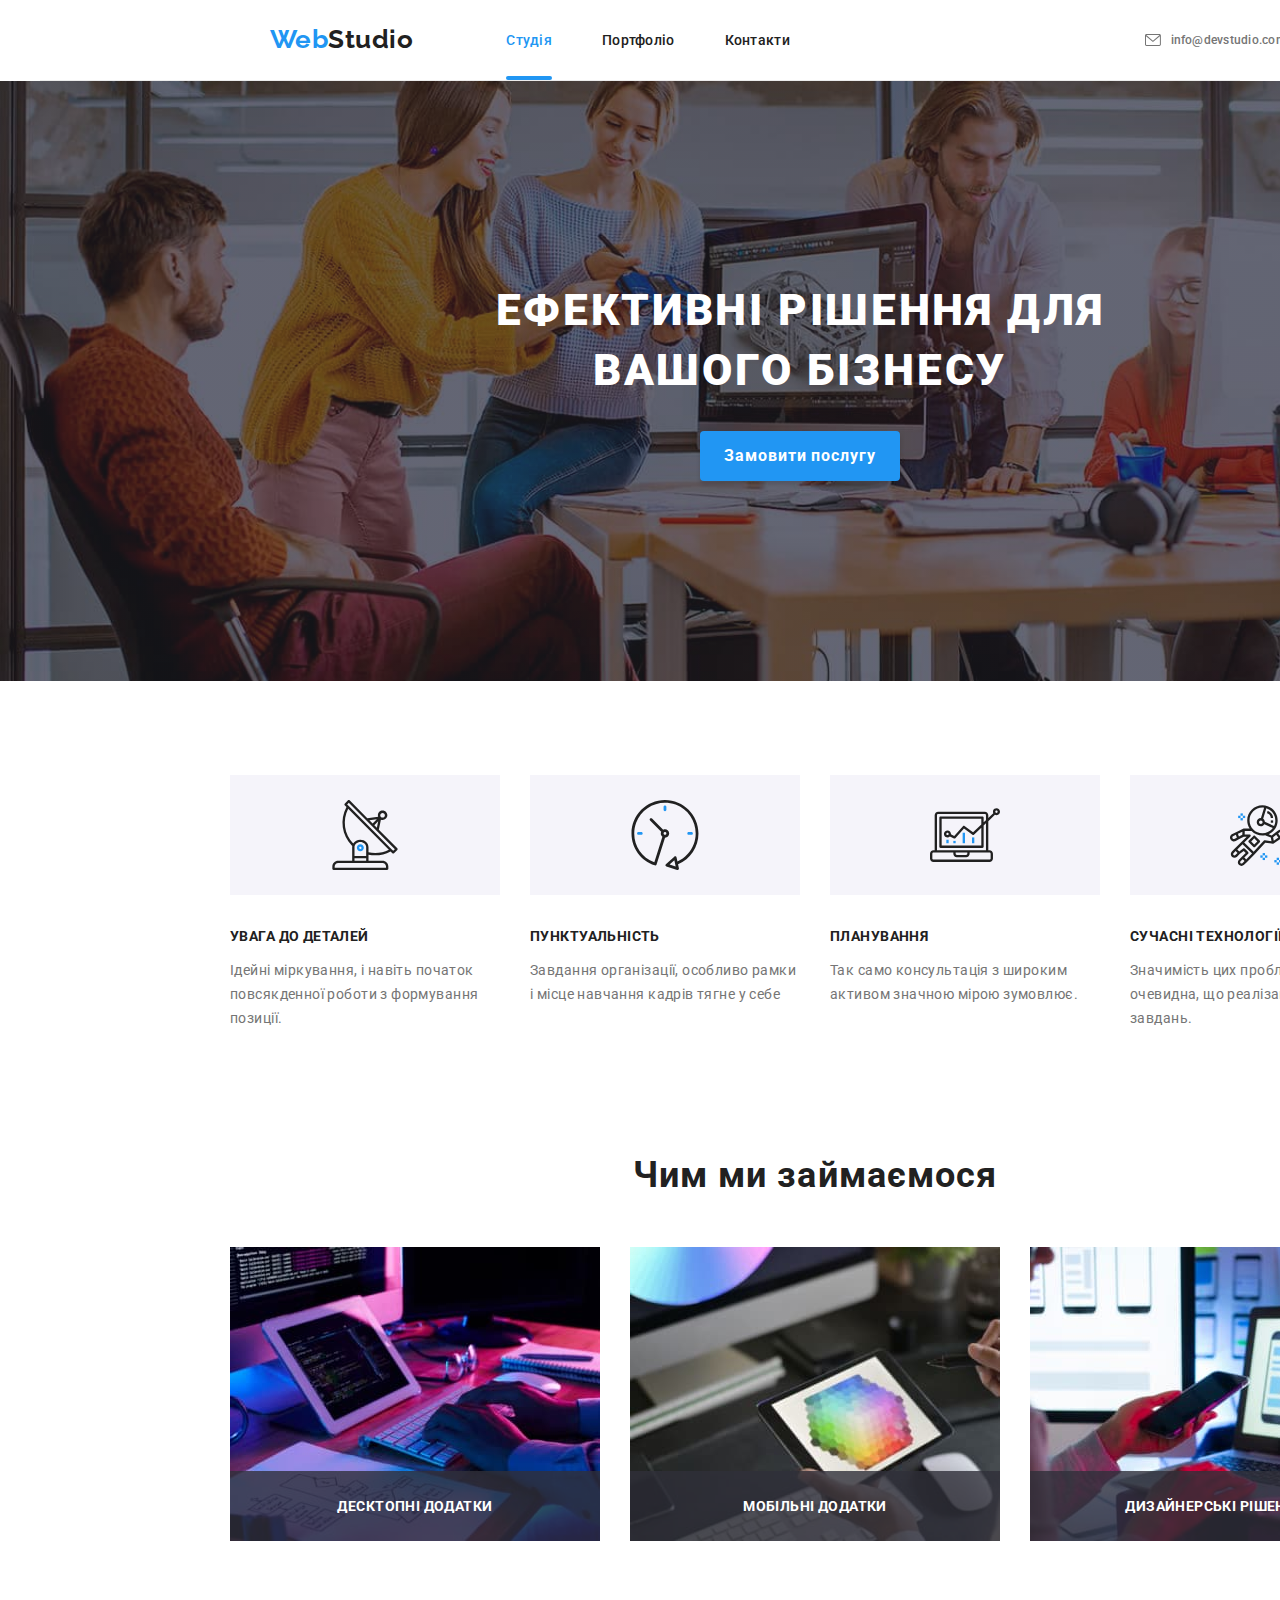
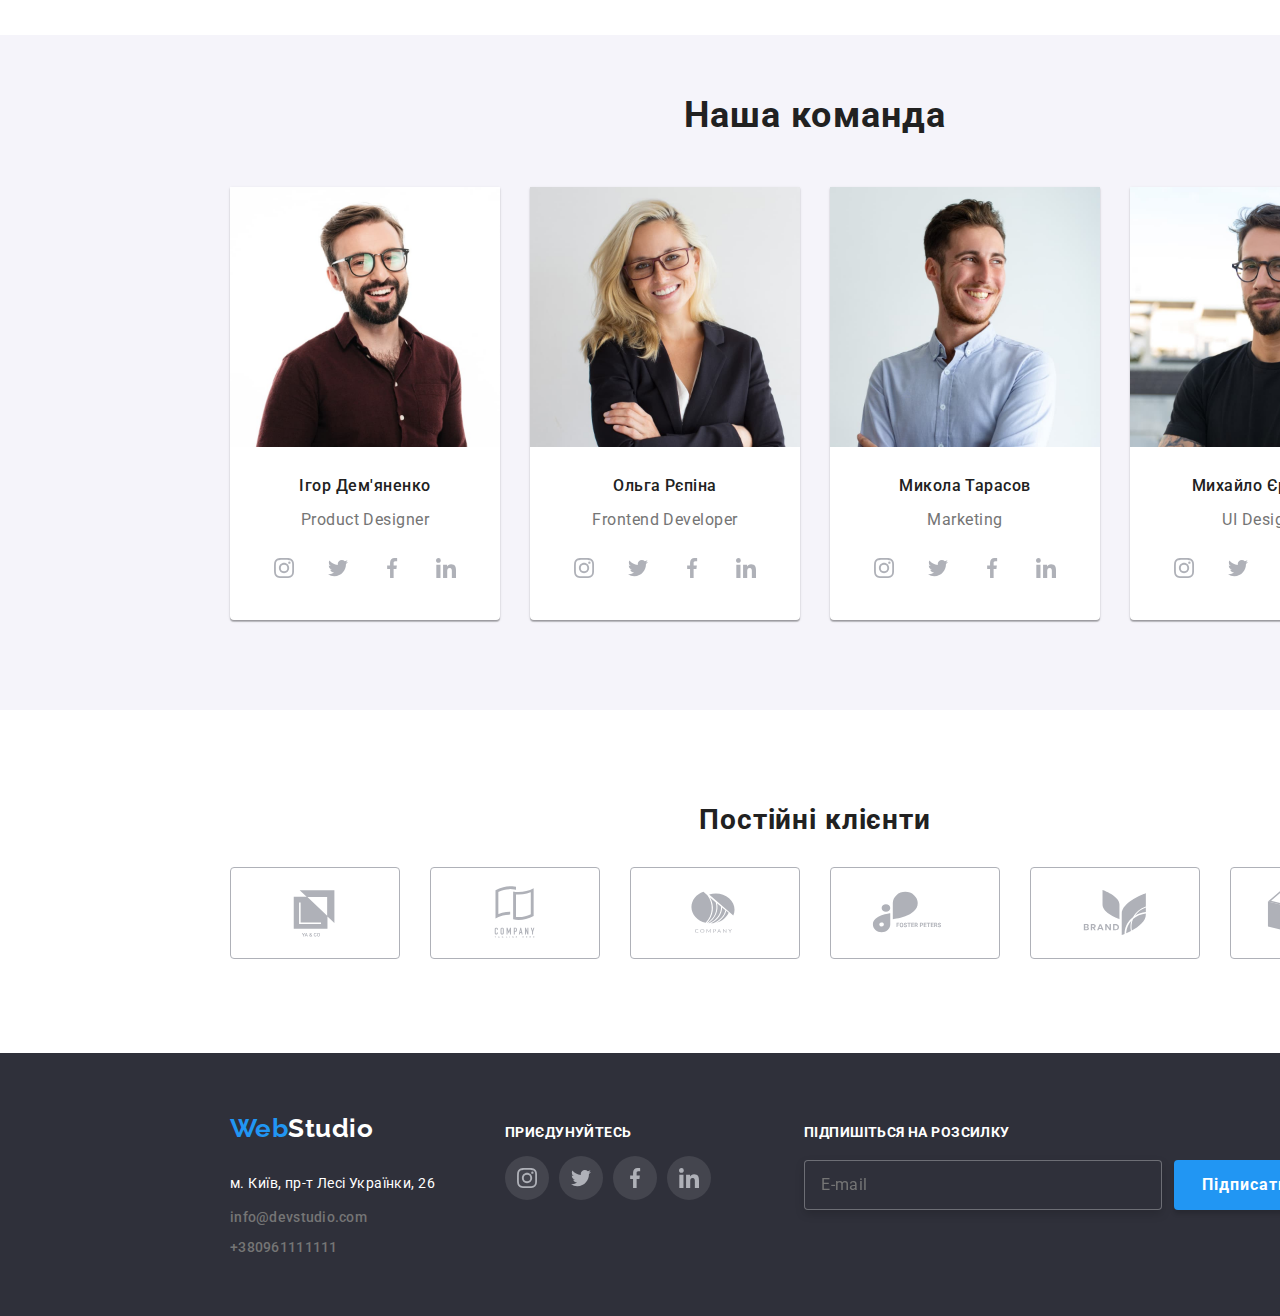
==== commit cafe52a3: "12.02.2222" ====
--- a/index.html
+++ b/index.html
@@ -40,11 +40,12 @@
             </li>
           </ul>
         </nav>
-        <a href="">
-        <svg width="40" height="40" class="header__svg">
-          <use href="./images/symbol-defs.svg#icon-menu_40px"></use>
+        <button type="button" class="menu-button is-open">
+        <svg width="40" height="40" class="header__svg" aria-label="переключател моб меню">
+          <use class="icon-menu" href="./images/symbol-defs.svg#icon-menu_40px"></use>
+          <use class="icon-cross" href="./images/symbol-defs.svg#icon-close_40px"></use>
         </svg>
-        
+        </button>
         <ul class="auth-nav">
           <li>
             <a href="info@devstudio.com" class="auth-nav__smartphone">
--- a/css/main.min.css
+++ b/css/main.min.css
@@ -1 +1 @@
-body{background-color:var(--color-primary);color:var(--color-secondary);font-family:Roboto,sans-serif;letter-spacing:.03em;width:480px}*{box-sizing:border-box}*,*::before,*::after{box-sizing:border-box}ul{list-style:none;padding:0px;margin:0px}:root{--color-primary: #ffffff;--color-secondary: #212121;--color-third: #2196f3;--color-link: #757575;--color-section: #2f303a;--color-bottom: #f5f4fa;--color-social: #afb1b8;--color-gradient: rgba(47, 48, 58, 0.4)}img{display:block;height:auto;width:100%}h2{margin:0px}p{margin-bottom:0px}h3{margin:0px}a{text-decoration:none;color:var(--color-link);transition:color 250ms cubic-bezier(0.4, 0, 0.2, 1),fill 250ms cubic-bezier(0.4, 0, 0.2, 1)}h1{margin-top:0px}.conteiner{padding:0 15px;width:480px;margin-left:auto;margin-right:auto}@media screen and (min-width: 480px){.conteiner{width:480px}}@media screen and (min-width: 768px){.conteiner{width:768px}}.border{border-bottom:1px solid #ececec}a:hover,a:focus{color:var(--color-third);fill:var(--color-third)}form{width:448px}.header{margin-left:auto;margin-right:auto;border-bottom:1px solid #ececec;width:480px}@media screen and (min-width: 768px){.header{width:768px}}.header__nav{display:flex;justify-content:flex-start;align-items:center}.header__container{display:flex;justify-content:space-between;align-items:center}.header__logo{color:var(--color-third);font-family:Raleway,sans-serif;font-weight:700;font-size:26px;line-height:1.19;text-decoration:none;padding:24px 0 25px 0px}.header__studio{color:var(--color-secondary)}.auth-nav{display:none;align-items:center;gap:40px;transition-property:color;transition-duration:250ms;transition-timing-function:cubic-bezier(0.4, 0, 0.2, 1)}@media screen and (min-width: 768px){.auth-nav{display:block;margin-left:96px;font-family:Roboto;font-size:12px;font-weight:500;line-height:14px;letter-spacing:.02em}}.auth-nav__envelope,.auth-nav__icon{margin-right:10px;fill:currentColor}.auth-nav__smartphone{display:flex;align-items:center}.auth-nav>li{margin-bottom:10px}.site-nav{display:flex;align-items:center;gap:50px;margin-left:93px}@media screen and (max-width: 768px){.site-nav{display:none}}@media screen and (min-width: 768px){.header__svg{display:none}}.site-nav .site-nav__link.current{color:var(--color-third)}.site-nav .site-nav__link{color:var(--color-secondary);font-weight:500;font-size:14px;line-height:1.14;letter-spacing:.02em;text-decoration:none;padding:32px 0px;transition-property:color;transition-duration:250ms;transition-timing-function:cubic-bezier(0.4, 0, 0.2, 1)}.site-nav .site-nav__link:hover,.site-nav .site-nav__link:focus{color:var(--color-third)}.site-nav__link.current{position:relative}.site-nav__link.current::after{content:"";position:absolute;bottom:0;left:0;width:100%;height:4px;background:#2196f3;border-radius:2px}.hero{margin-left:auto;margin-right:auto;background-image:linear-gradient(rgba(47, 48, 58, 0.4), rgba(47, 48, 58, 0.4)),url(../images/backgraundfone.jpg);background-position:center;width:480px;height:400px;max-width:480px;background-repeat:no-repeat;background-size:cover;margin-top:0px;margin-bottom:0px}@media screen and (min-width: 768px){.hero{width:768px;max-width:768px}}.hero__name{margin-bottom:0px;align-items:center;max-width:696px;margin:0 auto}.hero__name{color:var(--color-primary);text-align:center;padding-top:118px;max-width:360px;font-weight:900;font-size:26px;line-height:1.36;text-align:center;letter-spacing:.06em;text-transform:uppercase}.hero__button:hover,.hero__button:focus{color:var(--color-secondary)}.hero__button{background-color:var(--color-third);font-weight:700;border:none;font-size:16px;line-height:1.88;font-family:"Roboto";display:flex;align-items:center;text-align:center;letter-spacing:.06em;cursor:pointer;color:var(--color-primary);transition-property:color;transition-duration:250ms;transition-timing-function:cubic-bezier(0.4, 0, 0.2, 1)}.hero__button{width:200px;height:50px;border-color:var(--color-third);border-radius:4px;box-shadow:0px 4px 4px rgba(0,0,0,.15);justify-content:center;margin:0px auto;margin-top:30px;transition-property:color;transition-duration:250ms;transition-timing-function:cubic-bezier(0.4, 0, 0.2, 1)}.work{display:none;padding-top:94px;padding-bottom:94px}.work__title{font-weight:700;font-size:36px;line-height:1.16;text-align:center;letter-spacing:.03em}.work__flex{display:flex;margin-top:50px;justify-content:space-around;gap:30px;padding-left:0px}.work__img{position:relative}.work__coment{position:absolute;bottom:0;width:100%;height:70px;background-color:rgba(47,48,58,.8)}.work__coment>p{font-family:"Roboto";font-style:normal;font-weight:700;font-size:14px;line-height:16px;text-align:center;padding-top:27px;letter-spacing:.03em;text-transform:uppercase;margin:0;color:#fff}.backdrop{position:fixed;top:0;left:0;width:100%;height:100%;opacity:1;transition:opacity 250ms cubic-bezier(0.4, 0, 0.2, 1);background-color:rgba(0,0,0,.2)}.backdrop__modal{height:581px;width:528px;background-color:#fff;padding:40px;position:absolute;top:50%;left:50%;transform:translate(-50%, -50%);box-shadow:0px 1px 3px rgba(0,0,0,.12),0px 1px 1px rgba(0,0,0,.14),0px 2px 1px rgba(0,0,0,.2);border-radius:4px;transition:transform 250ms cubic-bezier(0.4, 0, 0.2, 1)}.backdrop__button-exit{width:30px;height:30px;padding:0px;border:none;background-color:#fff;cursor:pointer;position:absolute;right:8px;top:8px;background-image:url(../images/close.svg);transition:background-image 250ms cubic-bezier(0.4, 0, 0.2, 1)}.backdrop__button-exit:hover{background-image:url(../images/close1.svg)}.backdrop.is-hidden{opacity:0;pointer-events:none}.clients{padding-top:60px;padding-bottom:60px}.clients__flex{display:flex;flex-wrap:wrap;flex-basis:50%;justify-content:center;gap:30px;align-items:center}.clients__ikon{width:210px;height:92px}.clients__link:hover,.clients__link:focus{border:1px solid var(--color-third);fill:var(--color-third)}.clients__link{display:flex;align-items:center;justify-content:center;width:100%;height:100%;border:1px solid #afb1b8;border-radius:4px;fill:var(--color-social);transition:border 250ms cubic-bezier(0.4, 0, 0.2, 1),fill 250ms cubic-bezier(0.4, 0, 0.2, 1)}.clients__title{font-weight:700;font-size:28px;line-height:1.16;text-align:center;letter-spacing:.03em;margin-bottom:30px}.discribe{text-align:center}@media screen and (min-width: 768px){.discribe{margin-top:60px}}.discribe__input input{width:358px;height:50px;margin-left:0;outline:none;border:1px solid rgba(255,255,255,.3);filter:drop-shadow(0px 4px 4px rgba(0, 0, 0, 0.15));border-radius:4px;background-color:var(--color-section);font-weight:400;font-size:16px;line-height:1.25;padding-left:16px;padding-right:16px;align-items:center;letter-spacing:.03em;color:rgba(255,255,255,.6)}.discribe__title{font-family:"Roboto";font-style:normal;font-weight:700;font-size:14px;line-height:16px;letter-spacing:.03em;text-transform:uppercase;color:#fff}.discribe__input{gap:12px;margin-top:20px}.discribe__button{gap:10px;width:200px;height:50px;padding:0px;margin:0px;margin-top:30px;box-shadow:0px 4px 4px rgba(0,0,0,.15);border-radius:4px;background-color:var(--color-third);border:none;padding:10px 28px;font-weight:700;font-size:16px;line-height:1.88;align-items:center;text-align:center;letter-spacing:.06em;color:var(--color-primary)}.discribe__button:focus,.discribe__button:hover{color:var(--color-primary);cursor:pointer}.discribe__svg{fill:var(--color-primary)}.feature-list{padding-top:60px}@media screen and (min-width: 768px){.feature-list__title{display:flex;flex-wrap:wrap;flex-basis:50%;gap:30px}}.feature-list__before::before{content:"";display:inline-block;margin-bottom:30px;height:120px;width:450px;background-color:var(--color-bottom);background-image:url(../images/antenna\ 1.svg);background-repeat:no-repeat;background-position:center;background-size:70px}@media screen and (min-width: 768px){.feature-list__before::before{width:354px}}.feature-list__before1::before{content:"";display:inline-block;margin-bottom:30px;height:120px;width:450px;background-color:var(--color-bottom);background-image:url(../images/clock\ 1.svg);background-repeat:no-repeat;background-position:center;background-size:70px}@media screen and (min-width: 768px){.feature-list__before1::before{width:354px}}.feature-list__before2::before{content:"";display:inline-block;margin-bottom:30px;height:120px;width:450px;background-color:var(--color-bottom);background-image:url(../images/diagram\ 1.svg);background-repeat:no-repeat;background-position:center;background-size:70px}@media screen and (min-width: 768px){.feature-list__before2::before{width:354px}}.feature-list__before3::before{content:"";display:inline-block;margin-bottom:30px;height:120px;width:450px;background-color:var(--color-bottom);background-image:url(../images/astronaut\ 1.svg);background-repeat:no-repeat;background-position:center;background-size:70px}@media screen and (min-width: 768px){.feature-list__before3::before{width:354px}}.feature-list__caption{font-weight:700;text-align:center;font-size:14px;line-height:1.14;letter-spacing:.03em;text-transform:uppercase}@media screen and (min-width: 768px){.feature-list__caption{width:354px;text-align:left}}.feature-list__text{color:var(--color-link);margin-bottom:30px;font-size:14px;line-height:1.71;letter-spacing:.03em}@media screen and (min-width: 768px){.feature-list__text{width:354px}}.bottom-link{margin-top:60px;margin-bottom:60px}@media screen and (min-width: 768px){.bottom-link{margin-left:165px;margin-top:0px}}.bottom-link__title{font-family:"Roboto";font-style:normal;font-weight:700;font-size:14px;line-height:16px;letter-spacing:.03em;text-transform:uppercase;color:#fff}.footer-link-social{padding-left:0px;margin-top:20px}.footer-item{background:rgba(255,255,255,.1);border-radius:50%}.bot-color{fill:var(--color-primary)}.footer{background-color:var(--color-section);width:480px;height:603px;margin-left:auto;margin-right:auto;padding:60px 0}@media screen and (min-width: 768px){.footer{width:768px;height:464px}}@media screen and (min-width: 768px){.footer__display{margin-left:76px}}.footer__adress{font-family:"Roboto";font-style:normal;font-size:14px;line-height:1.71;letter-spacing:.03em;margin-top:28px}.footer__auth-nav{margin:0px;padding:0px;transition-property:color;transition-duration:250ms;transition-timing-function:cubic-bezier(0.4, 0, 0.2, 1)}.footer__name{margin-bottom:12px;margin-top:0px}.footer__link{color:var(--color-link);font-weight:500;font-size:14px;line-height:1.14;letter-spacing:.02em;transition-property:color;transition-duration:250ms;transition-timing-function:cubic-bezier(0.4, 0, 0.2, 1)}.footer__link{text-decoration:none}.footer p{color:var(--color-primary)}.footter__flex{align-items:baseline;text-align:center}@media screen and (min-width: 768px){.footter__flex{display:flex;flex-wrap:wrap}}.footer__logo{color:var(--color-third);font-family:Raleway,sans-serif;font-weight:700;font-size:26px;line-height:1.19;text-decoration:none}.logo__name{color:var(--color-primary)}.header__auth-nav .footer__link:hover,.header__auth-nav.footer__link:focus,.footer__auth-nav{color:var(--color-third)}.footer__auth-nav li{margin-bottom:12px}.footer__auth-nav li:last-child{margin-bottom:0px}.form{font-family:"Roboto";font-style:normal;font-weight:700;font-size:20px;line-height:23px;text-align:center;letter-spacing:.03em;color:#212121}.form__field{display:flex;flex-direction:column;margin:0;margin-top:10px}.form__field input:focus{border-color:var(--color-third);cursor:pointer}.form__field input:focus+.form__svg{fill:var(--color-third)}.form__field textarea:focus{border-color:var(--color-third);cursor:pointer}.form__field input{margin:0;padding-left:42px;padding-right:12px;width:448px;height:40px;border:1px solid rgba(33,33,33,.2);border-radius:4px;outline:none;cursor:pointer;transition:border-color 250ms cubic-bezier(0.4, 0, 0.2, 1),fill 250ms cubic-bezier(0.4, 0, 0.2, 1)}.form__field label{margin-bottom:4px;font-family:"Roboto";font-style:normal;font-weight:400;font-size:12px;line-height:14px;letter-spacing:.01em;color:#757575}.form__field textarea{width:448px;height:120px;border:1px solid rgba(33,33,33,.2);border-radius:4px;font-family:"Roboto";font-style:normal;font-weight:400;font-size:12px;line-height:14px;letter-spacing:.01em;cursor:pointer;color:rgba(117,117,117,.5);padding:12px 16px;outline:none}.form__svg{position:absolute;top:50%;transform:translatey(-50%);left:12px;transition:fill 250ms cubic-bezier(0.4, 0, 0.2, 1)}.form__field-div{position:relative}.form__button{margin-top:30px;display:flex;justify-content:center}.form__checkbox{margin-top:20px;text-align:center}.size{margin-top:12px}.form__checkbox input[type=checkbox]{width:16px;height:15px;border-radius:2px}.checkbox__hidden{appearance:none;-webkit-appearance:none;-moz-appearance:none;position:absolute}.checkbox__icon{border:2px solid var(--color-secondary);border-radius:2px;fill:var(--color-primary)}.checkbox__hidden:checked+.checkbox__icon{background-color:var(--color-third);border-color:var(--color-third)}.checkbox__text{font-family:"Roboto";font-style:normal;font-weight:400;font-size:14px;line-height:1.71;margin-left:7px;letter-spacing:.03em;color:var(--color-link)}.checkbox__link{color:var(--color-third);text-decoration:underline;cursor:pointer}.button__text{width:200px;height:50px;padding:10px 52px;display:flex;align-items:center;text-align:center;letter-spacing:.06em;cursor:pointer;color:#fff;background:#2196f3;box-shadow:0px 4px 4px rgba(0,0,0,.15);border-radius:4px;border:none;transition-property:color;transition-duration:250ms;transition-timing-function:cubic-bezier(0.4, 0, 0.2, 1)}textarea{resize:none;transition:border-color 250ms cubic-bezier(0.4, 0, 0.2, 1)}.cards{display:flex;flex-wrap:wrap;flex-basis:33%;gap:30px;justify-content:center;margin-top:50px}.cards__item{transition:box-shadow 250ms cubic-bezier(0.4, 0, 0.2, 1)}.cards__item:hover,.cards__item:focus{box-shadow:0px 1px 1px rgba(0,0,0,.12),0px 4px 4px rgba(0,0,0,.06),1px 4px 6px rgba(0,0,0,.16)}.overflow:focus,.overflow:hover .overfolow__text{transform:translatex(0)}.overflow{transition:transform 250ms cubic-bezier(0.4, 0, 0.2, 1)}.overfolow__box{position:relative;overflow:hidden}.overfolow__text{position:absolute;top:0;left:0;width:100%;height:100%;background:rgba(33,150,243,.9);transform:translatey(100%);transition:transform 250ms cubic-bezier(0.4, 0, 0.2, 1)}.overfolow__text>p{font-family:"Roboto";font-style:normal;font-weight:400;font-size:18px;line-height:1.56;letter-spacing:.03em;color:#fff;padding:63px 24px}.cards__title{font-weight:700;font-size:18px;line-height:2;letter-spacing:.06em;color:var(--color-secondary);margin-bottom:4px}.cards__name{font-size:16px;line-height:1.18;letter-spacing:.03em;color:var(--color-link);margin-top:0px}.cards__box{padding:20px 24px;border-bottom:1px solid #eee;border-right:1px solid #eee;border-left:1px solid #eee}.portfolio{padding-top:94px;padding-bottom:94px}.link{display:flex;justify-content:center;gap:8px}.link__button{font-weight:500;font-size:16px;line-height:1.62;text-align:center;letter-spacing:.03em;cursor:pointer;font-family:Roboto,sans-serif;padding:6px 22px;border:none;border-radius:4px;transition:color 250ms cubic-bezier(0.4, 0, 0.2, 1),background-color 250ms cubic-bezier(0.4, 0, 0.2, 1),border-radius 250ms cubic-bezier(0.4, 0, 0.2, 1),border-color 250ms cubic-bezier(0.4, 0, 0.2, 1),box-shadow 250ms cubic-bezier(0.4, 0, 0.2, 1)}.link__button:hover,.link__button:focus{background-color:var(--color-third);color:var(--color-primary);border-radius:4px;border-color:var(--color-third);box-shadow:0px 3px 1px rgba(0,0,0,.1),0px 1px 2px rgba(0,0,0,.08),0px 2px 2px rgba(0,0,0,.12)}.link-social{display:flex;align-items:center;gap:10px;justify-content:center;margin-top:16px}.link-social__item{width:44px;height:44px}.link-social__href{display:flex;align-items:center;justify-content:center;width:100%;height:100%;border-radius:50%;fill:var(--color-social);transition:background-color 250ms cubic-bezier(0.4, 0, 0.2, 1),fill 250ms cubic-bezier(0.4, 0, 0.2, 1)}.link-social__href:hover,.link-social__href:focus{background-color:var(--color-third);fill:var(--color-primary)}.team__flex{justify-content:space-around;gap:30px;padding-left:0px}@media screen and (min-width: 768px){.team__flex{display:flex;flex-wrap:wrap}}.team__flex>li{box-shadow:0px 1px 3px rgba(0,0,0,.12),0px 1px 1px rgba(0,0,0,.14),0px 2px 1px rgba(0,0,0,.2);border-radius:0px 0px 4px 4px;padding-bottom:30px;background-color:var(--color-primary);margin-bottom:30px}.team{padding-top:60px;padding-bottom:60px;background-color:var(--color-bottom)}@media screen and (min-width: 768px){.team{width:768px}}.team__title{font-weight:700;font-size:36px;line-height:1.16;text-align:center;letter-spacing:.03em;margin-bottom:50px}.team__name{font-weight:500;font-size:16px;line-height:1.18;text-align:center;letter-spacing:.03em;margin-top:30px}.team__profession{font-size:16px;line-height:1.18;text-align:center;letter-spacing:.03em;color:var(--color-link)}/*# sourceMappingURL=main.min.css.map */+body{background-color:var(--color-primary);color:var(--color-secondary);font-family:Roboto,sans-serif;letter-spacing:.03em;overflow-x:hidden}*{box-sizing:border-box}*,*::before,*::after{box-sizing:border-box}ul{list-style:none;padding:0px;margin:0px}:root{--color-primary: #ffffff;--color-secondary: #212121;--color-third: #2196f3;--color-link: #757575;--color-section: #2f303a;--color-bottom: #f5f4fa;--color-social: #afb1b8;--color-gradient: rgba(47, 48, 58, 0.4)}img{display:block;height:auto;width:100%}h2{margin:0px}p{margin-bottom:0px}h3{margin:0px}a{text-decoration:none;color:var(--color-link);transition:color 250ms cubic-bezier(0.4, 0, 0.2, 1),fill 250ms cubic-bezier(0.4, 0, 0.2, 1)}h1{margin-top:0px}.conteiner{padding:0 15px;width:480px;margin-left:auto;margin-right:auto}@media screen and (min-width: 480px){.conteiner{width:480px}}@media screen and (min-width: 768px){.conteiner{width:768px}}@media screen and (min-width: 1200px){.conteiner{width:1200px;margin-left:215px;margin-right:215px}}.border{border-bottom:1px solid #ececec}a:hover,a:focus{color:var(--color-third);fill:var(--color-third)}form{width:448px}@media screen and (max-width: 780px){form{width:auto}}.header{margin-left:auto;margin-right:auto;border-bottom:1px solid #ececec;width:480px}@media screen and (min-width: 768px){.header{width:768px}}@media screen and (min-width: 1200px){.header{width:1200px}}.header__nav{display:flex;justify-content:flex-start;align-items:center}.header__container{display:flex;justify-content:space-between;align-items:center}.header__logo{color:var(--color-third);font-family:Raleway,sans-serif;font-weight:700;font-size:26px;line-height:1.19;text-decoration:none;padding:24px 0 25px 0px}.header__studio{color:var(--color-secondary)}.auth-nav{display:none;align-items:center;gap:40px;transition-property:color;transition-duration:250ms;transition-timing-function:cubic-bezier(0.4, 0, 0.2, 1)}@media screen and (min-width: 768px){.auth-nav{display:block;margin-left:96px;font-family:Roboto;font-size:12px;font-weight:500;line-height:14px;letter-spacing:.02em}}@media screen and (min-width: 1200px){.auth-nav{display:flex}}.auth-nav__envelope,.auth-nav__icon{margin-right:10px;fill:currentColor}.auth-nav__smartphone{display:flex;align-items:center}.auth-nav>li{margin-bottom:10px}@media screen and (min-width: 1200px){.auth-nav>li{margin-bottom:0px}}.site-nav{display:flex;align-items:center;gap:50px;margin-left:93px}@media screen and (max-width: 768px){.site-nav{display:none}}@media screen and (min-width: 768px){.header__svg{display:none}}.site-nav .site-nav__link.current{color:var(--color-third)}.site-nav .site-nav__link{color:var(--color-secondary);font-weight:500;font-size:14px;line-height:1.14;letter-spacing:.02em;text-decoration:none;padding:32px 0px;transition-property:color;transition-duration:250ms;transition-timing-function:cubic-bezier(0.4, 0, 0.2, 1)}.site-nav .site-nav__link:hover,.site-nav .site-nav__link:focus{color:var(--color-third)}.site-nav__link.current{position:relative}.site-nav__link.current::after{content:"";position:absolute;bottom:0;left:0;width:100%;height:4px;background:#2196f3;border-radius:2px}.hero{margin-left:auto;margin-right:auto;background-image:linear-gradient(rgba(47, 48, 58, 0.4), rgba(47, 48, 58, 0.4)),url(../images/backgraundfone.jpg);background-position:center;width:480px;height:400px;max-width:480px;background-repeat:no-repeat;background-size:cover;margin-top:0px;margin-bottom:0px}@media screen and (min-width: 768px){.hero{width:768px;max-width:768px}}@media screen and (min-width: 1200px){.hero{max-width:1600px;background-size:1600px;width:1600px;padding:200px 0px;height:600px}}.hero__name{margin-bottom:0px;align-items:center;max-width:696px;margin:0 auto}.hero__name{color:var(--color-primary);text-align:center;padding-top:118px;max-width:360px;font-weight:900;font-size:26px;line-height:1.36;text-align:center;letter-spacing:.06em;text-transform:uppercase}@media screen and (min-width: 1200px){.hero__name{padding-top:0px;max-width:696px;font-size:44px}}.hero__button:hover,.hero__button:focus{color:var(--color-secondary)}.hero__button{background-color:var(--color-third);font-weight:700;border:none;font-size:16px;line-height:1.88;font-family:"Roboto";display:flex;align-items:center;text-align:center;letter-spacing:.06em;cursor:pointer;color:var(--color-primary);transition-property:color;transition-duration:250ms;transition-timing-function:cubic-bezier(0.4, 0, 0.2, 1)}.hero__button{width:200px;height:50px;border-color:var(--color-third);border-radius:4px;box-shadow:0px 4px 4px rgba(0,0,0,.15);justify-content:center;margin:0px auto;margin-top:30px;transition-property:color;transition-duration:250ms;transition-timing-function:cubic-bezier(0.4, 0, 0.2, 1)}.work{display:none;padding-top:94px;padding-bottom:94px}@media screen and (min-width: 1200px){.work{display:contents}}.work__title{font-weight:700;font-size:36px;line-height:1.16;text-align:center;letter-spacing:.03em}@media screen and (min-width: 1200px){.work__title{margin-top:94px}}.work__flex{display:flex;margin-top:50px;justify-content:space-around;gap:30px;padding-left:0px}@media screen and (min-width: 1200px){.work__flex{margin-bottom:94px}}.work__img{position:relative}.work__coment{position:absolute;bottom:0;width:100%;height:70px;background-color:rgba(47,48,58,.8)}.work__coment>p{font-family:"Roboto";font-style:normal;font-weight:700;font-size:14px;line-height:16px;text-align:center;padding-top:27px;letter-spacing:.03em;text-transform:uppercase;margin:0;color:#fff}.backdrop{position:fixed;top:0;left:0;width:100%;height:100%;opacity:1;transition:opacity 250ms cubic-bezier(0.4, 0, 0.2, 1);background-color:rgba(0,0,0,.2)}.backdrop__modal{height:581px;width:528px;background-color:#fff;padding:40px;position:absolute;top:50%;left:50%;transform:translate(-50%, -50%);box-shadow:0px 1px 3px rgba(0,0,0,.12),0px 1px 1px rgba(0,0,0,.14),0px 2px 1px rgba(0,0,0,.2);border-radius:4px;transition:transform 250ms cubic-bezier(0.4, 0, 0.2, 1)}@media screen and (max-width: 1200px){.backdrop__modal{width:450px;height:609px}}.backdrop__button-exit{width:30px;height:30px;padding:0px;border:none;background-color:#fff;cursor:pointer;position:absolute;right:8px;top:8px;background-image:url(../images/close.svg);transition:background-image 250ms cubic-bezier(0.4, 0, 0.2, 1)}.backdrop__button-exit:hover{background-image:url(../images/close1.svg)}.backdrop.is-hidden{opacity:0;pointer-events:none}.clients{padding-top:60px;padding-bottom:60px}@media screen and (min-width: 1200px){.clients{padding-top:94px;padding-bottom:94px}}.clients__flex{display:flex;flex-wrap:wrap;flex-basis:50%;justify-content:center;gap:30px;align-items:center}@media screen and (min-width: 1200px){.clients__flex{flex-wrap:nowrap}}.clients__ikon{width:210px;height:92px}@media screen and (min-width: 1200px){.clients__ikon{width:170px}}.clients__link:hover,.clients__link:focus{border:1px solid var(--color-third);fill:var(--color-third)}.clients__link{display:flex;align-items:center;justify-content:center;width:100%;height:100%;border:1px solid #afb1b8;border-radius:4px;fill:var(--color-social);transition:border 250ms cubic-bezier(0.4, 0, 0.2, 1),fill 250ms cubic-bezier(0.4, 0, 0.2, 1)}.clients__title{font-weight:700;font-size:28px;line-height:1.16;text-align:center;letter-spacing:.03em;margin-bottom:30px}.discribe{text-align:center}@media screen and (min-width: 768px){.discribe{margin-top:60px;margin-left:159px;width:450px;height:156px}}@media screen and (min-width: 1200px){.discribe{margin-left:93px;margin-top:0px;text-align:left;width:570px;height:86px}}.discribe__input input{width:358px;height:50px;margin-left:0;outline:none;border:1px solid rgba(255,255,255,.3);filter:drop-shadow(0px 4px 4px rgba(0, 0, 0, 0.15));border-radius:4px;background-color:var(--color-section);font-weight:400;font-size:16px;line-height:1.25;padding-left:16px;padding-right:16px;align-items:center;letter-spacing:.03em;color:rgba(255,255,255,.6)}@media screen and (min-width: 768px){.discribe__input input{width:450px}}@media screen and (min-width: 1200px){.discribe__input input{width:358px}}.discribe__title{font-family:"Roboto";font-style:normal;font-weight:700;font-size:14px;line-height:16px;letter-spacing:.03em;text-transform:uppercase;color:#fff}.discribe__input{gap:12px;margin-top:20px}@media screen and (min-width: 1200px){.discribe__input{display:flex}}.discribe__button{gap:10px;width:200px;height:50px;padding:0px;margin:0px;margin-top:30px;box-shadow:0px 4px 4px rgba(0,0,0,.15);border-radius:4px;background-color:var(--color-third);border:none;padding:10px 28px;font-weight:700;font-size:16px;line-height:1.88;align-items:center;text-align:center;letter-spacing:.06em;color:var(--color-primary)}@media screen and (min-width: 1200px){.discribe__button{display:flex;margin-top:0px}}.discribe__button:focus,.discribe__button:hover{color:var(--color-primary);cursor:pointer}.discribe__svg{fill:var(--color-primary)}.feature-list{padding-top:60px}@media screen and (min-width: 1200px){.feature-list{padding-top:94px}}@media screen and (min-width: 768px){.feature-list__title{display:flex;flex-wrap:wrap;flex-basis:50%;gap:30px}}@media screen and (min-width: 768px)and (min-width: 1200px){.feature-list__title{display:flex;flex-wrap:nowrap;padding-left:0px;padding-right:0px;gap:30px;justify-content:space-between}}.feature-list__before::before{content:"";display:inline-block;margin-bottom:30px;height:120px;width:450px;background-color:var(--color-bottom);background-image:url(../images/antenna\ 1.svg);background-repeat:no-repeat;background-position:center;background-size:70px}@media screen and (min-width: 768px){.feature-list__before::before{width:354px}}@media screen and (min-width: 1200px){.feature-list__before::before{width:270px}}.feature-list__before1::before{content:"";display:inline-block;margin-bottom:30px;height:120px;width:450px;background-color:var(--color-bottom);background-image:url(../images/clock\ 1.svg);background-repeat:no-repeat;background-position:center;background-size:70px}@media screen and (min-width: 768px){.feature-list__before1::before{width:354px}}@media screen and (min-width: 1200px){.feature-list__before1::before{width:270px}}.feature-list__before2::before{content:"";display:inline-block;margin-bottom:30px;height:120px;width:450px;background-color:var(--color-bottom);background-image:url(../images/diagram\ 1.svg);background-repeat:no-repeat;background-position:center;background-size:70px}@media screen and (min-width: 768px){.feature-list__before2::before{width:354px}}@media screen and (min-width: 1200px){.feature-list__before2::before{width:270px}}.feature-list__before3::before{content:"";display:inline-block;margin-bottom:30px;height:120px;width:450px;background-color:var(--color-bottom);background-image:url(../images/astronaut\ 1.svg);background-repeat:no-repeat;background-position:center;background-size:70px}@media screen and (min-width: 768px){.feature-list__before3::before{width:354px}}@media screen and (min-width: 1200px){.feature-list__before3::before{width:270px}}.feature-list__caption{font-weight:700;text-align:center;font-size:14px;line-height:1.14;letter-spacing:.03em;text-transform:uppercase}@media screen and (min-width: 768px){.feature-list__caption{width:354px;text-align:left}}@media screen and (min-width: 1200px){.feature-list__caption{width:270px}}.feature-list__text{color:var(--color-link);margin-bottom:30px;font-size:14px;line-height:1.71;letter-spacing:.03em}@media screen and (min-width: 768px){.feature-list__text{width:354px}}@media screen and (min-width: 1200px){.feature-list__text{width:270px}}.bottom-link{margin-top:60px;margin-bottom:60px}@media screen and (min-width: 768px){.bottom-link{margin-left:165px;margin-top:0px}}@media screen and (min-width: 1200px){.bottom-link{margin-left:70px;margin-bottom:0px}}.bottom-link__title{font-family:"Roboto";font-style:normal;font-weight:700;font-size:14px;line-height:16px;letter-spacing:.03em;text-transform:uppercase;color:#fff}.footer-link-social{padding-left:0px;margin-top:20px}.footer-item{background:rgba(255,255,255,.1);border-radius:50%}.bot-color{fill:var(--color-primary)}.footer{background-color:var(--color-section);width:480px;height:603px;margin-left:auto;margin-right:auto;padding:60px 0}@media screen and (min-width: 768px){.footer{width:768px;height:464px}}@media screen and (min-width: 1200px){.footer{width:1600px;height:auto}}@media screen and (min-width: 768px){.footer__display{margin-left:76px}}@media screen and (min-width: 1200px){.footer__display{margin-left:0px}}.footer__adress{font-family:"Roboto";font-style:normal;font-size:14px;line-height:1.71;letter-spacing:.03em;margin-top:28px}.footer__auth-nav{margin:0px;padding:0px;transition-property:color;transition-duration:250ms;transition-timing-function:cubic-bezier(0.4, 0, 0.2, 1)}.footer__name{margin-bottom:12px;margin-top:0px}.footer__link{color:var(--color-link);font-weight:500;font-size:14px;line-height:1.14;letter-spacing:.02em;transition-property:color;transition-duration:250ms;transition-timing-function:cubic-bezier(0.4, 0, 0.2, 1)}@media screen and (min-width: 1200px){.footer__link{padding:32px 0px}}.footer__link{text-decoration:none}.footer p{color:var(--color-primary)}.footter__flex{align-items:baseline;text-align:center}@media screen and (min-width: 768px){.footter__flex{display:flex;flex-wrap:wrap}}@media screen and (min-width: 1200px){.footter__flex{flex-wrap:nowrap;text-align:left}}.footer__logo{color:var(--color-third);font-family:Raleway,sans-serif;font-weight:700;font-size:26px;line-height:1.19;text-decoration:none}.logo__name{color:var(--color-primary)}.header__auth-nav .footer__link:hover,.header__auth-nav.footer__link:focus,.footer__auth-nav{color:var(--color-third)}.footer__auth-nav li{margin-bottom:12px}.footer__auth-nav li:last-child{margin-bottom:0px}.form{font-family:"Roboto";font-style:normal;font-weight:700;font-size:20px;line-height:23px;text-align:center;letter-spacing:.03em;color:#212121}@media screen and (max-width: 1200px){.form{width:370px;height:60px;line-height:30px}}.form__field{display:flex;flex-direction:column;margin:0;margin-top:10px}.form__field input:focus{border-color:var(--color-third);cursor:pointer}.form__field input:focus+.form__svg{fill:var(--color-third)}.form__field textarea:focus{border-color:var(--color-third);cursor:pointer}.form__field input{margin:0;padding-left:42px;padding-right:12px;width:448px;height:40px;border:1px solid rgba(33,33,33,.2);border-radius:4px;outline:none;cursor:pointer;transition:border-color 250ms cubic-bezier(0.4, 0, 0.2, 1),fill 250ms cubic-bezier(0.4, 0, 0.2, 1)}@media screen and (max-width: 1200px){.form__field input{width:370px}}.form__field label{margin-bottom:4px;font-family:"Roboto";font-style:normal;font-weight:400;font-size:12px;line-height:14px;letter-spacing:.01em;color:#757575}.form__field textarea{width:448px;height:120px;border:1px solid rgba(33,33,33,.2);border-radius:4px;font-family:"Roboto";font-style:normal;font-weight:400;font-size:12px;line-height:14px;letter-spacing:.01em;cursor:pointer;color:rgba(117,117,117,.5);padding:12px 16px;outline:none}@media screen and (max-width: 1200px){.form__field textarea{width:370px}}.form__svg{position:absolute;top:50%;transform:translatey(-50%);left:12px;transition:fill 250ms cubic-bezier(0.4, 0, 0.2, 1)}.form__field-div{position:relative}.form__button{margin-top:30px;display:flex;justify-content:center}.form__checkbox{margin-top:20px;text-align:center}@media screen and (max-width: 1200px){.form__checkbox{text-align:left}}.size{margin-top:12px}.form__checkbox input[type=checkbox]{width:16px;height:15px;border-radius:2px}.checkbox__hidden{appearance:none;-webkit-appearance:none;-moz-appearance:none;position:absolute}.checkbox__icon{border:2px solid var(--color-secondary);border-radius:2px;fill:var(--color-primary)}.checkbox__hidden:checked+.checkbox__icon{background-color:var(--color-third);border-color:var(--color-third)}.checkbox__text{font-family:"Roboto";font-style:normal;font-weight:400;font-size:14px;line-height:1.71;margin-left:7px;letter-spacing:.03em;color:var(--color-link)}@media screen and (max-width: 1200px){.checkbox__text{font-size:12px}}.checkbox__link{color:var(--color-third);text-decoration:underline;cursor:pointer}.button__text{width:200px;height:50px;padding:10px 52px;display:flex;align-items:center;text-align:center;letter-spacing:.06em;cursor:pointer;color:#fff;background:#2196f3;box-shadow:0px 4px 4px rgba(0,0,0,.15);border-radius:4px;border:none;transition-property:color;transition-duration:250ms;transition-timing-function:cubic-bezier(0.4, 0, 0.2, 1)}textarea{resize:none;transition:border-color 250ms cubic-bezier(0.4, 0, 0.2, 1)}.cards{display:flex;flex-wrap:wrap;flex-basis:33%;gap:30px;justify-content:center;margin-top:50px}.cards__item{transition:box-shadow 250ms cubic-bezier(0.4, 0, 0.2, 1)}.cards__item:hover,.cards__item:focus{box-shadow:0px 1px 1px rgba(0,0,0,.12),0px 4px 4px rgba(0,0,0,.06),1px 4px 6px rgba(0,0,0,.16)}.overflow:focus,.overflow:hover .overfolow__text{transform:translatex(0)}.overflow{transition:transform 250ms cubic-bezier(0.4, 0, 0.2, 1)}.overfolow__box{position:relative;overflow:hidden}.overfolow__text{position:absolute;top:0;left:0;width:100%;height:100%;background:rgba(33,150,243,.9);transform:translatey(100%);transition:transform 250ms cubic-bezier(0.4, 0, 0.2, 1)}.overfolow__text>p{font-family:"Roboto";font-style:normal;font-weight:400;font-size:18px;line-height:1.56;letter-spacing:.03em;color:#fff;padding:63px 24px}.cards__title{font-weight:700;font-size:18px;line-height:2;letter-spacing:.06em;color:var(--color-secondary);margin-bottom:4px}.cards__name{font-size:16px;line-height:1.18;letter-spacing:.03em;color:var(--color-link);margin-top:0px}.cards__box{padding:20px 24px;border-bottom:1px solid #eee;border-right:1px solid #eee;border-left:1px solid #eee}.portfolio{padding-top:94px;padding-bottom:94px}.link{display:flex;justify-content:center;gap:8px}@media screen and (max-width: 768px){.link{flex-wrap:wrap;width:326px}}.link__button{font-weight:500;font-size:16px;line-height:1.62;text-align:center;letter-spacing:.03em;cursor:pointer;font-family:Roboto,sans-serif;padding:6px 22px;border:none;border-radius:4px;transition:color 250ms cubic-bezier(0.4, 0, 0.2, 1),background-color 250ms cubic-bezier(0.4, 0, 0.2, 1),border-radius 250ms cubic-bezier(0.4, 0, 0.2, 1),border-color 250ms cubic-bezier(0.4, 0, 0.2, 1),box-shadow 250ms cubic-bezier(0.4, 0, 0.2, 1)}.link__button:hover,.link__button:focus{background-color:var(--color-third);color:var(--color-primary);border-radius:4px;border-color:var(--color-third);box-shadow:0px 3px 1px rgba(0,0,0,.1),0px 1px 2px rgba(0,0,0,.08),0px 2px 2px rgba(0,0,0,.12)}.link-social{display:flex;align-items:center;gap:10px;justify-content:center;margin-top:16px}.link-social__item{width:44px;height:44px}.link-social__href{display:flex;align-items:center;justify-content:center;width:100%;height:100%;border-radius:50%;fill:var(--color-social);transition:background-color 250ms cubic-bezier(0.4, 0, 0.2, 1),fill 250ms cubic-bezier(0.4, 0, 0.2, 1)}.link-social__href:hover,.link-social__href:focus{background-color:var(--color-third);fill:var(--color-primary)}.team__flex{justify-content:space-around;gap:30px;padding-left:0px}@media screen and (min-width: 768px){.team__flex{display:flex;flex-wrap:wrap}}@media screen and (min-width: 1200px){.team__flex{flex-wrap:nowrap}}.team__flex>li{box-shadow:0px 1px 3px rgba(0,0,0,.12),0px 1px 1px rgba(0,0,0,.14),0px 2px 1px rgba(0,0,0,.2);border-radius:0px 0px 4px 4px;padding-bottom:30px;background-color:var(--color-primary);margin-bottom:30px}@media screen and (min-width: 768px){.team__flex>li{width:354px;height:536px}}@media screen and (min-width: 1200px){.team__flex>li{height:auto}}.team{padding-top:60px;padding-bottom:60px;background-color:var(--color-bottom)}@media screen and (min-width: 1200px){.team{width:1600px}}.team__title{font-weight:700;font-size:36px;line-height:1.16;text-align:center;letter-spacing:.03em;margin-bottom:50px}.team__name{font-weight:500;font-size:16px;line-height:1.18;text-align:center;letter-spacing:.03em;margin-top:30px}.team__profession{font-size:16px;line-height:1.18;text-align:center;letter-spacing:.03em;color:var(--color-link)}.menu-button{margin:0px;padding:0px;border:none;background-color:#fff}.menu-button .icon-cross{display:none}.menu-button.is-open .icon-cross{display:block}.menu-button.is-open .icon-menu{display:none}/*# sourceMappingURL=main.min.css.map */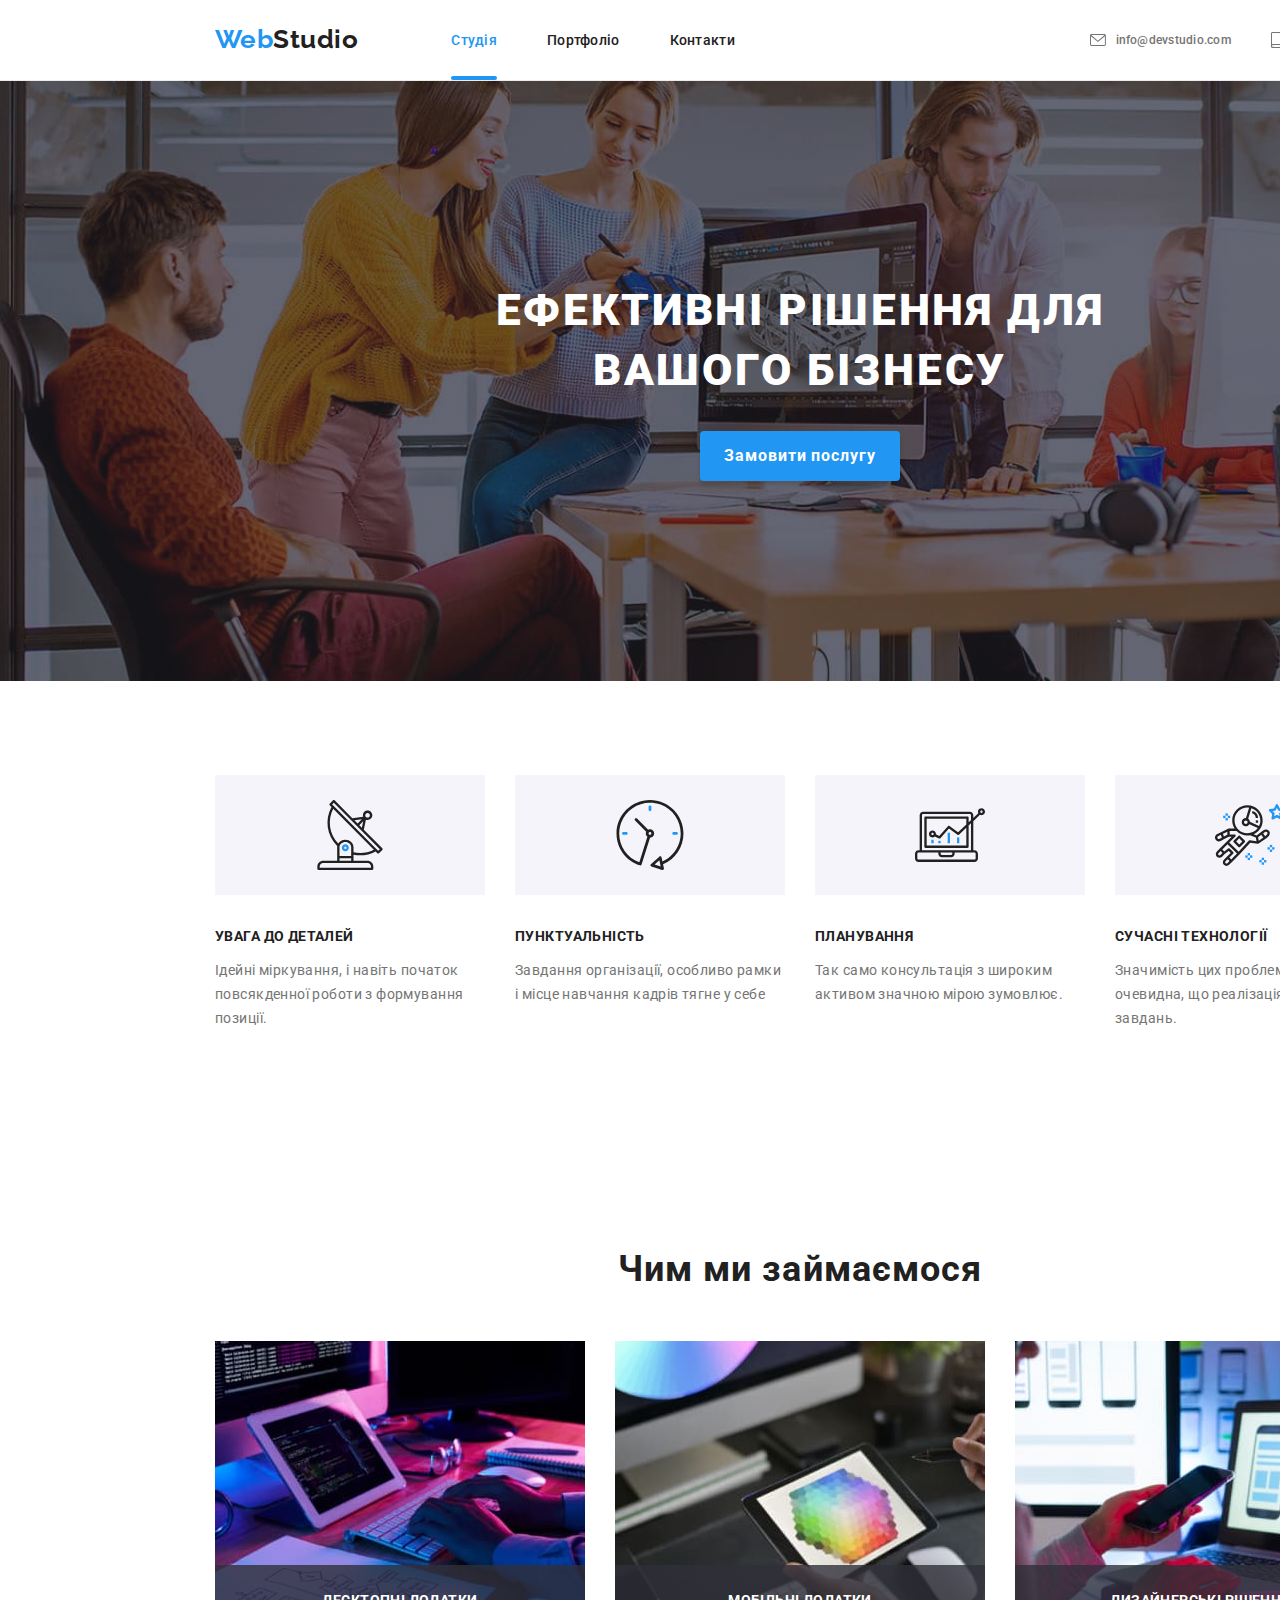
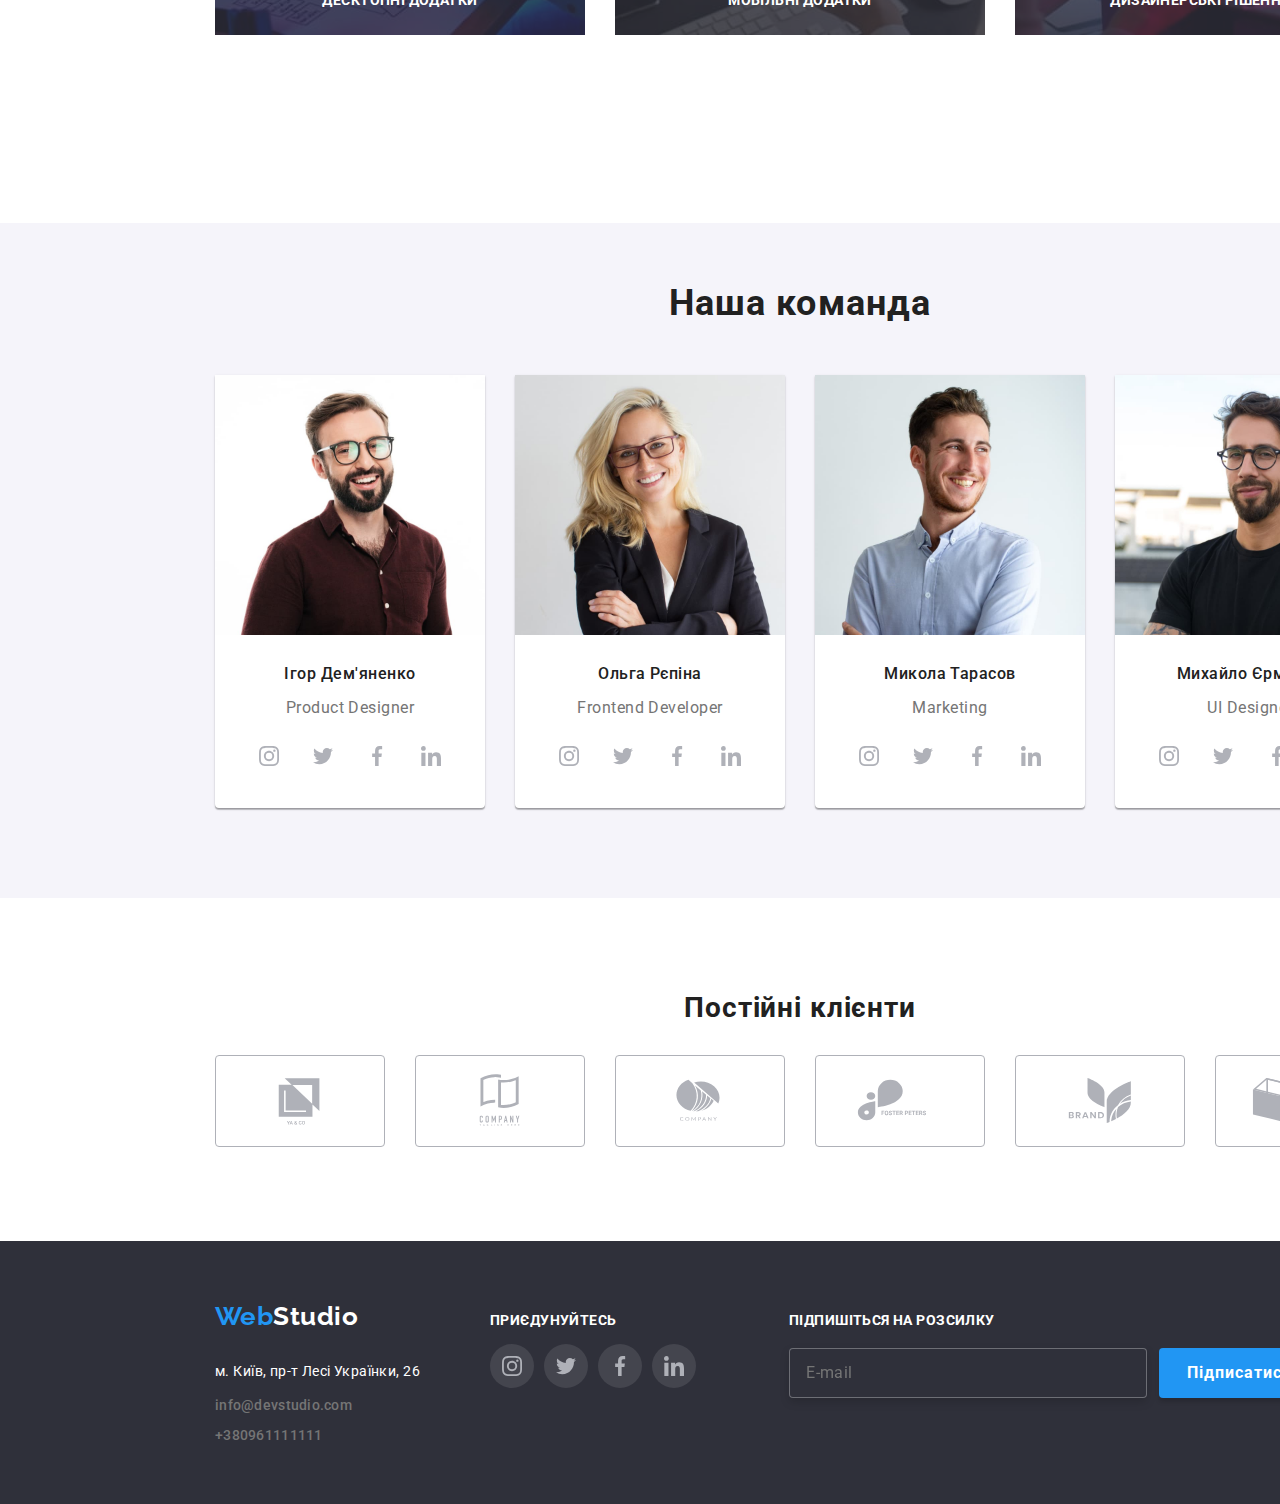
==== commit 2f7e7eb7: "13.02" ====
--- a/index.html
+++ b/index.html
@@ -40,12 +40,17 @@
             </li>
           </ul>
         </nav>
-        <button type="button" class="menu-button is-open">
+        <button type="button" class="menu-button is-open" aria-expanded="false"
+          aria-controls="menu-container" data-menu-button>
         <svg width="40" height="40" class="header__svg" aria-label="переключател моб меню">
-          <use class="icon-menu" href="./images/symbol-defs.svg#icon-menu_40px"></use>
-          <use class="icon-cross" href="./images/symbol-defs.svg#icon-close_40px"></use>
+          <use class="icon-menu" href="./images/symbol-defs.svg#icon-close_40px"></use>
+          <use class="icon-cross" href="./images/symbol-defs.svg#icon-menu_40px"></use>
         </svg>
         </button>
+        <div class="menu-container" id="menu-container" data-menu >
+        контент меню
+
+        </div>
         <ul class="auth-nav">
           <li>
             <a href="info@devstudio.com" class="auth-nav__smartphone">
@@ -504,5 +509,6 @@
     </div>
 
     <script src="./js/modal.js"></script>
+    <script src="./js/menu.js"></script>
   </body>
 </html>
--- a/css/main.min.css
+++ b/css/main.min.css
@@ -1 +1 @@
-body{background-color:var(--color-primary);color:var(--color-secondary);font-family:Roboto,sans-serif;letter-spacing:.03em;overflow-x:hidden}*{box-sizing:border-box}*,*::before,*::after{box-sizing:border-box}ul{list-style:none;padding:0px;margin:0px}:root{--color-primary: #ffffff;--color-secondary: #212121;--color-third: #2196f3;--color-link: #757575;--color-section: #2f303a;--color-bottom: #f5f4fa;--color-social: #afb1b8;--color-gradient: rgba(47, 48, 58, 0.4)}img{display:block;height:auto;width:100%}h2{margin:0px}p{margin-bottom:0px}h3{margin:0px}a{text-decoration:none;color:var(--color-link);transition:color 250ms cubic-bezier(0.4, 0, 0.2, 1),fill 250ms cubic-bezier(0.4, 0, 0.2, 1)}h1{margin-top:0px}.conteiner{padding:0 15px;width:480px;margin-left:auto;margin-right:auto}@media screen and (min-width: 480px){.conteiner{width:480px}}@media screen and (min-width: 768px){.conteiner{width:768px}}@media screen and (min-width: 1200px){.conteiner{width:1200px;margin-left:215px;margin-right:215px}}.border{border-bottom:1px solid #ececec}a:hover,a:focus{color:var(--color-third);fill:var(--color-third)}form{width:448px}@media screen and (max-width: 780px){form{width:auto}}.header{margin-left:auto;margin-right:auto;border-bottom:1px solid #ececec;width:480px}@media screen and (min-width: 768px){.header{width:768px}}@media screen and (min-width: 1200px){.header{width:1200px}}.header__nav{display:flex;justify-content:flex-start;align-items:center}.header__container{display:flex;justify-content:space-between;align-items:center}.header__logo{color:var(--color-third);font-family:Raleway,sans-serif;font-weight:700;font-size:26px;line-height:1.19;text-decoration:none;padding:24px 0 25px 0px}.header__studio{color:var(--color-secondary)}.auth-nav{display:none;align-items:center;gap:40px;transition-property:color;transition-duration:250ms;transition-timing-function:cubic-bezier(0.4, 0, 0.2, 1)}@media screen and (min-width: 768px){.auth-nav{display:block;margin-left:96px;font-family:Roboto;font-size:12px;font-weight:500;line-height:14px;letter-spacing:.02em}}@media screen and (min-width: 1200px){.auth-nav{display:flex}}.auth-nav__envelope,.auth-nav__icon{margin-right:10px;fill:currentColor}.auth-nav__smartphone{display:flex;align-items:center}.auth-nav>li{margin-bottom:10px}@media screen and (min-width: 1200px){.auth-nav>li{margin-bottom:0px}}.site-nav{display:flex;align-items:center;gap:50px;margin-left:93px}@media screen and (max-width: 768px){.site-nav{display:none}}@media screen and (min-width: 768px){.header__svg{display:none}}.site-nav .site-nav__link.current{color:var(--color-third)}.site-nav .site-nav__link{color:var(--color-secondary);font-weight:500;font-size:14px;line-height:1.14;letter-spacing:.02em;text-decoration:none;padding:32px 0px;transition-property:color;transition-duration:250ms;transition-timing-function:cubic-bezier(0.4, 0, 0.2, 1)}.site-nav .site-nav__link:hover,.site-nav .site-nav__link:focus{color:var(--color-third)}.site-nav__link.current{position:relative}.site-nav__link.current::after{content:"";position:absolute;bottom:0;left:0;width:100%;height:4px;background:#2196f3;border-radius:2px}.hero{margin-left:auto;margin-right:auto;background-image:linear-gradient(rgba(47, 48, 58, 0.4), rgba(47, 48, 58, 0.4)),url(../images/backgraundfone.jpg);background-position:center;width:480px;height:400px;max-width:480px;background-repeat:no-repeat;background-size:cover;margin-top:0px;margin-bottom:0px}@media screen and (min-width: 768px){.hero{width:768px;max-width:768px}}@media screen and (min-width: 1200px){.hero{max-width:1600px;background-size:1600px;width:1600px;padding:200px 0px;height:600px}}.hero__name{margin-bottom:0px;align-items:center;max-width:696px;margin:0 auto}.hero__name{color:var(--color-primary);text-align:center;padding-top:118px;max-width:360px;font-weight:900;font-size:26px;line-height:1.36;text-align:center;letter-spacing:.06em;text-transform:uppercase}@media screen and (min-width: 1200px){.hero__name{padding-top:0px;max-width:696px;font-size:44px}}.hero__button:hover,.hero__button:focus{color:var(--color-secondary)}.hero__button{background-color:var(--color-third);font-weight:700;border:none;font-size:16px;line-height:1.88;font-family:"Roboto";display:flex;align-items:center;text-align:center;letter-spacing:.06em;cursor:pointer;color:var(--color-primary);transition-property:color;transition-duration:250ms;transition-timing-function:cubic-bezier(0.4, 0, 0.2, 1)}.hero__button{width:200px;height:50px;border-color:var(--color-third);border-radius:4px;box-shadow:0px 4px 4px rgba(0,0,0,.15);justify-content:center;margin:0px auto;margin-top:30px;transition-property:color;transition-duration:250ms;transition-timing-function:cubic-bezier(0.4, 0, 0.2, 1)}.work{display:none;padding-top:94px;padding-bottom:94px}@media screen and (min-width: 1200px){.work{display:contents}}.work__title{font-weight:700;font-size:36px;line-height:1.16;text-align:center;letter-spacing:.03em}@media screen and (min-width: 1200px){.work__title{margin-top:94px}}.work__flex{display:flex;margin-top:50px;justify-content:space-around;gap:30px;padding-left:0px}@media screen and (min-width: 1200px){.work__flex{margin-bottom:94px}}.work__img{position:relative}.work__coment{position:absolute;bottom:0;width:100%;height:70px;background-color:rgba(47,48,58,.8)}.work__coment>p{font-family:"Roboto";font-style:normal;font-weight:700;font-size:14px;line-height:16px;text-align:center;padding-top:27px;letter-spacing:.03em;text-transform:uppercase;margin:0;color:#fff}.backdrop{position:fixed;top:0;left:0;width:100%;height:100%;opacity:1;transition:opacity 250ms cubic-bezier(0.4, 0, 0.2, 1);background-color:rgba(0,0,0,.2)}.backdrop__modal{height:581px;width:528px;background-color:#fff;padding:40px;position:absolute;top:50%;left:50%;transform:translate(-50%, -50%);box-shadow:0px 1px 3px rgba(0,0,0,.12),0px 1px 1px rgba(0,0,0,.14),0px 2px 1px rgba(0,0,0,.2);border-radius:4px;transition:transform 250ms cubic-bezier(0.4, 0, 0.2, 1)}@media screen and (max-width: 1200px){.backdrop__modal{width:450px;height:609px}}.backdrop__button-exit{width:30px;height:30px;padding:0px;border:none;background-color:#fff;cursor:pointer;position:absolute;right:8px;top:8px;background-image:url(../images/close.svg);transition:background-image 250ms cubic-bezier(0.4, 0, 0.2, 1)}.backdrop__button-exit:hover{background-image:url(../images/close1.svg)}.backdrop.is-hidden{opacity:0;pointer-events:none}.clients{padding-top:60px;padding-bottom:60px}@media screen and (min-width: 1200px){.clients{padding-top:94px;padding-bottom:94px}}.clients__flex{display:flex;flex-wrap:wrap;flex-basis:50%;justify-content:center;gap:30px;align-items:center}@media screen and (min-width: 1200px){.clients__flex{flex-wrap:nowrap}}.clients__ikon{width:210px;height:92px}@media screen and (min-width: 1200px){.clients__ikon{width:170px}}.clients__link:hover,.clients__link:focus{border:1px solid var(--color-third);fill:var(--color-third)}.clients__link{display:flex;align-items:center;justify-content:center;width:100%;height:100%;border:1px solid #afb1b8;border-radius:4px;fill:var(--color-social);transition:border 250ms cubic-bezier(0.4, 0, 0.2, 1),fill 250ms cubic-bezier(0.4, 0, 0.2, 1)}.clients__title{font-weight:700;font-size:28px;line-height:1.16;text-align:center;letter-spacing:.03em;margin-bottom:30px}.discribe{text-align:center}@media screen and (min-width: 768px){.discribe{margin-top:60px;margin-left:159px;width:450px;height:156px}}@media screen and (min-width: 1200px){.discribe{margin-left:93px;margin-top:0px;text-align:left;width:570px;height:86px}}.discribe__input input{width:358px;height:50px;margin-left:0;outline:none;border:1px solid rgba(255,255,255,.3);filter:drop-shadow(0px 4px 4px rgba(0, 0, 0, 0.15));border-radius:4px;background-color:var(--color-section);font-weight:400;font-size:16px;line-height:1.25;padding-left:16px;padding-right:16px;align-items:center;letter-spacing:.03em;color:rgba(255,255,255,.6)}@media screen and (min-width: 768px){.discribe__input input{width:450px}}@media screen and (min-width: 1200px){.discribe__input input{width:358px}}.discribe__title{font-family:"Roboto";font-style:normal;font-weight:700;font-size:14px;line-height:16px;letter-spacing:.03em;text-transform:uppercase;color:#fff}.discribe__input{gap:12px;margin-top:20px}@media screen and (min-width: 1200px){.discribe__input{display:flex}}.discribe__button{gap:10px;width:200px;height:50px;padding:0px;margin:0px;margin-top:30px;box-shadow:0px 4px 4px rgba(0,0,0,.15);border-radius:4px;background-color:var(--color-third);border:none;padding:10px 28px;font-weight:700;font-size:16px;line-height:1.88;align-items:center;text-align:center;letter-spacing:.06em;color:var(--color-primary)}@media screen and (min-width: 1200px){.discribe__button{display:flex;margin-top:0px}}.discribe__button:focus,.discribe__button:hover{color:var(--color-primary);cursor:pointer}.discribe__svg{fill:var(--color-primary)}.feature-list{padding-top:60px}@media screen and (min-width: 1200px){.feature-list{padding-top:94px}}@media screen and (min-width: 768px){.feature-list__title{display:flex;flex-wrap:wrap;flex-basis:50%;gap:30px}}@media screen and (min-width: 768px)and (min-width: 1200px){.feature-list__title{display:flex;flex-wrap:nowrap;padding-left:0px;padding-right:0px;gap:30px;justify-content:space-between}}.feature-list__before::before{content:"";display:inline-block;margin-bottom:30px;height:120px;width:450px;background-color:var(--color-bottom);background-image:url(../images/antenna\ 1.svg);background-repeat:no-repeat;background-position:center;background-size:70px}@media screen and (min-width: 768px){.feature-list__before::before{width:354px}}@media screen and (min-width: 1200px){.feature-list__before::before{width:270px}}.feature-list__before1::before{content:"";display:inline-block;margin-bottom:30px;height:120px;width:450px;background-color:var(--color-bottom);background-image:url(../images/clock\ 1.svg);background-repeat:no-repeat;background-position:center;background-size:70px}@media screen and (min-width: 768px){.feature-list__before1::before{width:354px}}@media screen and (min-width: 1200px){.feature-list__before1::before{width:270px}}.feature-list__before2::before{content:"";display:inline-block;margin-bottom:30px;height:120px;width:450px;background-color:var(--color-bottom);background-image:url(../images/diagram\ 1.svg);background-repeat:no-repeat;background-position:center;background-size:70px}@media screen and (min-width: 768px){.feature-list__before2::before{width:354px}}@media screen and (min-width: 1200px){.feature-list__before2::before{width:270px}}.feature-list__before3::before{content:"";display:inline-block;margin-bottom:30px;height:120px;width:450px;background-color:var(--color-bottom);background-image:url(../images/astronaut\ 1.svg);background-repeat:no-repeat;background-position:center;background-size:70px}@media screen and (min-width: 768px){.feature-list__before3::before{width:354px}}@media screen and (min-width: 1200px){.feature-list__before3::before{width:270px}}.feature-list__caption{font-weight:700;text-align:center;font-size:14px;line-height:1.14;letter-spacing:.03em;text-transform:uppercase}@media screen and (min-width: 768px){.feature-list__caption{width:354px;text-align:left}}@media screen and (min-width: 1200px){.feature-list__caption{width:270px}}.feature-list__text{color:var(--color-link);margin-bottom:30px;font-size:14px;line-height:1.71;letter-spacing:.03em}@media screen and (min-width: 768px){.feature-list__text{width:354px}}@media screen and (min-width: 1200px){.feature-list__text{width:270px}}.bottom-link{margin-top:60px;margin-bottom:60px}@media screen and (min-width: 768px){.bottom-link{margin-left:165px;margin-top:0px}}@media screen and (min-width: 1200px){.bottom-link{margin-left:70px;margin-bottom:0px}}.bottom-link__title{font-family:"Roboto";font-style:normal;font-weight:700;font-size:14px;line-height:16px;letter-spacing:.03em;text-transform:uppercase;color:#fff}.footer-link-social{padding-left:0px;margin-top:20px}.footer-item{background:rgba(255,255,255,.1);border-radius:50%}.bot-color{fill:var(--color-primary)}.footer{background-color:var(--color-section);width:480px;height:603px;margin-left:auto;margin-right:auto;padding:60px 0}@media screen and (min-width: 768px){.footer{width:768px;height:464px}}@media screen and (min-width: 1200px){.footer{width:1600px;height:auto}}@media screen and (min-width: 768px){.footer__display{margin-left:76px}}@media screen and (min-width: 1200px){.footer__display{margin-left:0px}}.footer__adress{font-family:"Roboto";font-style:normal;font-size:14px;line-height:1.71;letter-spacing:.03em;margin-top:28px}.footer__auth-nav{margin:0px;padding:0px;transition-property:color;transition-duration:250ms;transition-timing-function:cubic-bezier(0.4, 0, 0.2, 1)}.footer__name{margin-bottom:12px;margin-top:0px}.footer__link{color:var(--color-link);font-weight:500;font-size:14px;line-height:1.14;letter-spacing:.02em;transition-property:color;transition-duration:250ms;transition-timing-function:cubic-bezier(0.4, 0, 0.2, 1)}@media screen and (min-width: 1200px){.footer__link{padding:32px 0px}}.footer__link{text-decoration:none}.footer p{color:var(--color-primary)}.footter__flex{align-items:baseline;text-align:center}@media screen and (min-width: 768px){.footter__flex{display:flex;flex-wrap:wrap}}@media screen and (min-width: 1200px){.footter__flex{flex-wrap:nowrap;text-align:left}}.footer__logo{color:var(--color-third);font-family:Raleway,sans-serif;font-weight:700;font-size:26px;line-height:1.19;text-decoration:none}.logo__name{color:var(--color-primary)}.header__auth-nav .footer__link:hover,.header__auth-nav.footer__link:focus,.footer__auth-nav{color:var(--color-third)}.footer__auth-nav li{margin-bottom:12px}.footer__auth-nav li:last-child{margin-bottom:0px}.form{font-family:"Roboto";font-style:normal;font-weight:700;font-size:20px;line-height:23px;text-align:center;letter-spacing:.03em;color:#212121}@media screen and (max-width: 1200px){.form{width:370px;height:60px;line-height:30px}}.form__field{display:flex;flex-direction:column;margin:0;margin-top:10px}.form__field input:focus{border-color:var(--color-third);cursor:pointer}.form__field input:focus+.form__svg{fill:var(--color-third)}.form__field textarea:focus{border-color:var(--color-third);cursor:pointer}.form__field input{margin:0;padding-left:42px;padding-right:12px;width:448px;height:40px;border:1px solid rgba(33,33,33,.2);border-radius:4px;outline:none;cursor:pointer;transition:border-color 250ms cubic-bezier(0.4, 0, 0.2, 1),fill 250ms cubic-bezier(0.4, 0, 0.2, 1)}@media screen and (max-width: 1200px){.form__field input{width:370px}}.form__field label{margin-bottom:4px;font-family:"Roboto";font-style:normal;font-weight:400;font-size:12px;line-height:14px;letter-spacing:.01em;color:#757575}.form__field textarea{width:448px;height:120px;border:1px solid rgba(33,33,33,.2);border-radius:4px;font-family:"Roboto";font-style:normal;font-weight:400;font-size:12px;line-height:14px;letter-spacing:.01em;cursor:pointer;color:rgba(117,117,117,.5);padding:12px 16px;outline:none}@media screen and (max-width: 1200px){.form__field textarea{width:370px}}.form__svg{position:absolute;top:50%;transform:translatey(-50%);left:12px;transition:fill 250ms cubic-bezier(0.4, 0, 0.2, 1)}.form__field-div{position:relative}.form__button{margin-top:30px;display:flex;justify-content:center}.form__checkbox{margin-top:20px;text-align:center}@media screen and (max-width: 1200px){.form__checkbox{text-align:left}}.size{margin-top:12px}.form__checkbox input[type=checkbox]{width:16px;height:15px;border-radius:2px}.checkbox__hidden{appearance:none;-webkit-appearance:none;-moz-appearance:none;position:absolute}.checkbox__icon{border:2px solid var(--color-secondary);border-radius:2px;fill:var(--color-primary)}.checkbox__hidden:checked+.checkbox__icon{background-color:var(--color-third);border-color:var(--color-third)}.checkbox__text{font-family:"Roboto";font-style:normal;font-weight:400;font-size:14px;line-height:1.71;margin-left:7px;letter-spacing:.03em;color:var(--color-link)}@media screen and (max-width: 1200px){.checkbox__text{font-size:12px}}.checkbox__link{color:var(--color-third);text-decoration:underline;cursor:pointer}.button__text{width:200px;height:50px;padding:10px 52px;display:flex;align-items:center;text-align:center;letter-spacing:.06em;cursor:pointer;color:#fff;background:#2196f3;box-shadow:0px 4px 4px rgba(0,0,0,.15);border-radius:4px;border:none;transition-property:color;transition-duration:250ms;transition-timing-function:cubic-bezier(0.4, 0, 0.2, 1)}textarea{resize:none;transition:border-color 250ms cubic-bezier(0.4, 0, 0.2, 1)}.cards{display:flex;flex-wrap:wrap;flex-basis:33%;gap:30px;justify-content:center;margin-top:50px}.cards__item{transition:box-shadow 250ms cubic-bezier(0.4, 0, 0.2, 1)}.cards__item:hover,.cards__item:focus{box-shadow:0px 1px 1px rgba(0,0,0,.12),0px 4px 4px rgba(0,0,0,.06),1px 4px 6px rgba(0,0,0,.16)}.overflow:focus,.overflow:hover .overfolow__text{transform:translatex(0)}.overflow{transition:transform 250ms cubic-bezier(0.4, 0, 0.2, 1)}.overfolow__box{position:relative;overflow:hidden}.overfolow__text{position:absolute;top:0;left:0;width:100%;height:100%;background:rgba(33,150,243,.9);transform:translatey(100%);transition:transform 250ms cubic-bezier(0.4, 0, 0.2, 1)}.overfolow__text>p{font-family:"Roboto";font-style:normal;font-weight:400;font-size:18px;line-height:1.56;letter-spacing:.03em;color:#fff;padding:63px 24px}.cards__title{font-weight:700;font-size:18px;line-height:2;letter-spacing:.06em;color:var(--color-secondary);margin-bottom:4px}.cards__name{font-size:16px;line-height:1.18;letter-spacing:.03em;color:var(--color-link);margin-top:0px}.cards__box{padding:20px 24px;border-bottom:1px solid #eee;border-right:1px solid #eee;border-left:1px solid #eee}.portfolio{padding-top:94px;padding-bottom:94px}.link{display:flex;justify-content:center;gap:8px}@media screen and (max-width: 768px){.link{flex-wrap:wrap;width:326px}}.link__button{font-weight:500;font-size:16px;line-height:1.62;text-align:center;letter-spacing:.03em;cursor:pointer;font-family:Roboto,sans-serif;padding:6px 22px;border:none;border-radius:4px;transition:color 250ms cubic-bezier(0.4, 0, 0.2, 1),background-color 250ms cubic-bezier(0.4, 0, 0.2, 1),border-radius 250ms cubic-bezier(0.4, 0, 0.2, 1),border-color 250ms cubic-bezier(0.4, 0, 0.2, 1),box-shadow 250ms cubic-bezier(0.4, 0, 0.2, 1)}.link__button:hover,.link__button:focus{background-color:var(--color-third);color:var(--color-primary);border-radius:4px;border-color:var(--color-third);box-shadow:0px 3px 1px rgba(0,0,0,.1),0px 1px 2px rgba(0,0,0,.08),0px 2px 2px rgba(0,0,0,.12)}.link-social{display:flex;align-items:center;gap:10px;justify-content:center;margin-top:16px}.link-social__item{width:44px;height:44px}.link-social__href{display:flex;align-items:center;justify-content:center;width:100%;height:100%;border-radius:50%;fill:var(--color-social);transition:background-color 250ms cubic-bezier(0.4, 0, 0.2, 1),fill 250ms cubic-bezier(0.4, 0, 0.2, 1)}.link-social__href:hover,.link-social__href:focus{background-color:var(--color-third);fill:var(--color-primary)}.team__flex{justify-content:space-around;gap:30px;padding-left:0px}@media screen and (min-width: 768px){.team__flex{display:flex;flex-wrap:wrap}}@media screen and (min-width: 1200px){.team__flex{flex-wrap:nowrap}}.team__flex>li{box-shadow:0px 1px 3px rgba(0,0,0,.12),0px 1px 1px rgba(0,0,0,.14),0px 2px 1px rgba(0,0,0,.2);border-radius:0px 0px 4px 4px;padding-bottom:30px;background-color:var(--color-primary);margin-bottom:30px}@media screen and (min-width: 768px){.team__flex>li{width:354px;height:536px}}@media screen and (min-width: 1200px){.team__flex>li{height:auto}}.team{padding-top:60px;padding-bottom:60px;background-color:var(--color-bottom)}@media screen and (min-width: 1200px){.team{width:1600px}}.team__title{font-weight:700;font-size:36px;line-height:1.16;text-align:center;letter-spacing:.03em;margin-bottom:50px}.team__name{font-weight:500;font-size:16px;line-height:1.18;text-align:center;letter-spacing:.03em;margin-top:30px}.team__profession{font-size:16px;line-height:1.18;text-align:center;letter-spacing:.03em;color:var(--color-link)}.menu-button{margin:0px;padding:0px;border:none;background-color:#fff}.menu-button .icon-cross{display:none}.menu-button.is-open .icon-cross{display:block}.menu-button.is-open .icon-menu{display:none}/*# sourceMappingURL=main.min.css.map */+body{background-color:var(--color-primary);color:var(--color-secondary);font-family:Roboto,sans-serif;letter-spacing:.03em;overflow-x:hidden}*{box-sizing:border-box}*,*::before,*::after{box-sizing:border-box}ul{list-style:none;padding:0px;margin:0px}:root{--color-primary: #ffffff;--color-secondary: #212121;--color-third: #2196f3;--color-link: #757575;--color-section: #2f303a;--color-bottom: #f5f4fa;--color-social: #afb1b8;--color-gradient: rgba(47, 48, 58, 0.4)}img{display:block;height:auto;width:100%}h2{margin:0px}p{margin-bottom:0px}h3{margin:0px}a{text-decoration:none;color:var(--color-link);transition:color 250ms cubic-bezier(0.4, 0, 0.2, 1),fill 250ms cubic-bezier(0.4, 0, 0.2, 1)}h1{margin-top:0px}.conteiner{padding:0 15px;width:480px;margin-left:auto;margin-right:auto}@media screen and (min-width: 480px){.conteiner{width:480px}}@media screen and (min-width: 768px){.conteiner{width:768px}}@media screen and (min-width: 1200px){.conteiner{width:1200px}}.border{border-bottom:1px solid #ececec}a:hover,a:focus{color:var(--color-third);fill:var(--color-third)}form{width:448px}@media screen and (max-width: 780px){form{width:auto}}.header{margin-left:auto;margin-right:auto;border-bottom:1px solid #ececec;width:480px;position:relative}@media screen and (min-width: 768px){.header{width:768px}}@media screen and (min-width: 1200px){.header{width:1600px;margin-left:auto;margin-right:auto}}.header__nav{display:flex;justify-content:flex-start;align-items:center}.header__container{display:flex;justify-content:space-between;align-items:center}.header__logo{color:var(--color-third);font-family:Raleway,sans-serif;font-weight:700;font-size:26px;line-height:1.19;text-decoration:none;padding:24px 0 25px 0px}.header__studio{color:var(--color-secondary)}.auth-nav{display:none;align-items:center;gap:40px;transition-property:color;transition-duration:250ms;transition-timing-function:cubic-bezier(0.4, 0, 0.2, 1)}@media screen and (min-width: 768px){.auth-nav{display:block;margin-left:96px;font-family:Roboto;font-size:12px;font-weight:500;line-height:14px;letter-spacing:.02em}}@media screen and (min-width: 1200px){.auth-nav{display:flex}}.auth-nav__envelope,.auth-nav__icon{margin-right:10px;fill:currentColor}.auth-nav__smartphone{display:flex;align-items:center}.auth-nav>li{margin-bottom:10px}@media screen and (min-width: 1200px){.auth-nav>li{margin-bottom:0px}}.site-nav{display:flex;align-items:center;gap:50px;margin-left:93px}@media screen and (max-width: 768px){.site-nav{display:none}}@media screen and (min-width: 768px){.header__svg{display:none}}.site-nav .site-nav__link.current{color:var(--color-third)}.site-nav .site-nav__link{color:var(--color-secondary);font-weight:500;font-size:14px;line-height:1.14;letter-spacing:.02em;text-decoration:none;padding:32px 0px;transition-property:color;transition-duration:250ms;transition-timing-function:cubic-bezier(0.4, 0, 0.2, 1)}.site-nav .site-nav__link:hover,.site-nav .site-nav__link:focus{color:var(--color-third)}.site-nav__link.current{position:relative}.site-nav__link.current::after{content:"";position:absolute;bottom:0;left:0;width:100%;height:4px;background:#2196f3;border-radius:2px}.hero{margin-left:auto;margin-right:auto;background-image:linear-gradient(rgba(47, 48, 58, 0.4), rgba(47, 48, 58, 0.4)),url(../images/backgraundfone.jpg);background-position:center;width:480px;height:400px;max-width:480px;background-repeat:no-repeat;background-size:cover;margin-top:0px;margin-bottom:0px}@media screen and (min-width: 768px){.hero{width:768px;max-width:768px}}@media screen and (min-width: 1200px){.hero{max-width:1600px;background-size:1600px;width:1600px;padding:200px 0px;height:600px}}.hero__name{margin-bottom:0px;align-items:center;max-width:696px;margin:0 auto}.hero__name{color:var(--color-primary);text-align:center;padding-top:118px;max-width:360px;font-weight:900;font-size:26px;line-height:1.36;text-align:center;letter-spacing:.06em;text-transform:uppercase}@media screen and (min-width: 1200px){.hero__name{padding-top:0px;max-width:696px;font-size:44px}}.hero__button:hover,.hero__button:focus{color:var(--color-secondary)}.hero__button{background-color:var(--color-third);font-weight:700;border:none;font-size:16px;line-height:1.88;font-family:"Roboto";display:flex;align-items:center;text-align:center;letter-spacing:.06em;cursor:pointer;color:var(--color-primary);transition-property:color;transition-duration:250ms;transition-timing-function:cubic-bezier(0.4, 0, 0.2, 1)}.hero__button{width:200px;height:50px;border-color:var(--color-third);border-radius:4px;box-shadow:0px 4px 4px rgba(0,0,0,.15);justify-content:center;margin:0px auto;margin-top:30px;transition-property:color;transition-duration:250ms;transition-timing-function:cubic-bezier(0.4, 0, 0.2, 1)}.work{display:none;padding-top:94px;padding-bottom:94px}@media screen and (min-width: 1200px){.work{display:inherit;width:1600px;margin-left:auto;margin-right:auto}}.work__title{font-weight:700;font-size:36px;line-height:1.16;text-align:center;letter-spacing:.03em}@media screen and (min-width: 1200px){.work__title{margin-top:94px}}.work__flex{display:flex;margin-top:50px;justify-content:space-around;gap:30px;padding-left:0px}@media screen and (min-width: 1200px){.work__flex{margin-bottom:94px}}.work__img{position:relative}.work__coment{position:absolute;bottom:0;width:100%;height:70px;background-color:rgba(47,48,58,.8)}.work__coment>p{font-family:"Roboto";font-style:normal;font-weight:700;font-size:14px;line-height:16px;text-align:center;padding-top:27px;letter-spacing:.03em;text-transform:uppercase;margin:0;color:#fff}.backdrop{position:fixed;top:0;left:0;width:100%;height:100%;opacity:1;transition:opacity 250ms cubic-bezier(0.4, 0, 0.2, 1);background-color:rgba(0,0,0,.2)}.backdrop__modal{height:581px;width:528px;background-color:#fff;padding:40px;position:absolute;top:50%;left:50%;transform:translate(-50%, -50%);box-shadow:0px 1px 3px rgba(0,0,0,.12),0px 1px 1px rgba(0,0,0,.14),0px 2px 1px rgba(0,0,0,.2);border-radius:4px;transition:transform 250ms cubic-bezier(0.4, 0, 0.2, 1)}@media screen and (max-width: 1200px){.backdrop__modal{width:450px;height:609px}}.backdrop__button-exit{width:30px;height:30px;padding:0px;border:none;background-color:#fff;cursor:pointer;position:absolute;right:8px;top:8px;background-image:url(../images/close.svg);transition:background-image 250ms cubic-bezier(0.4, 0, 0.2, 1)}.backdrop__button-exit:hover{background-image:url(../images/close1.svg)}.backdrop.is-hidden{opacity:0;pointer-events:none}.clients{padding-top:60px;padding-bottom:60px}@media screen and (min-width: 1200px){.clients{padding-top:94px;padding-bottom:94px;width:1600px;margin-left:auto;margin-right:auto}}.clients__flex{display:flex;flex-wrap:wrap;flex-basis:50%;justify-content:center;gap:30px;align-items:center}@media screen and (min-width: 1200px){.clients__flex{flex-wrap:nowrap}}.clients__ikon{width:210px;height:92px}@media screen and (min-width: 1200px){.clients__ikon{width:170px}}.clients__link:hover,.clients__link:focus{border:1px solid var(--color-third);fill:var(--color-third)}.clients__link{display:flex;align-items:center;justify-content:center;width:100%;height:100%;border:1px solid #afb1b8;border-radius:4px;fill:var(--color-social);transition:border 250ms cubic-bezier(0.4, 0, 0.2, 1),fill 250ms cubic-bezier(0.4, 0, 0.2, 1)}.clients__title{font-weight:700;font-size:28px;line-height:1.16;text-align:center;letter-spacing:.03em;margin-bottom:30px}.discribe{text-align:center}@media screen and (min-width: 768px){.discribe{margin-top:60px;margin-left:159px;width:450px;height:156px}}@media screen and (min-width: 1200px){.discribe{margin-left:93px;margin-top:0px;text-align:left;width:570px;height:86px}}.discribe__input input{width:358px;height:50px;margin-left:0;outline:none;border:1px solid rgba(255,255,255,.3);filter:drop-shadow(0px 4px 4px rgba(0, 0, 0, 0.15));border-radius:4px;background-color:var(--color-section);font-weight:400;font-size:16px;line-height:1.25;padding-left:16px;padding-right:16px;align-items:center;letter-spacing:.03em;color:rgba(255,255,255,.6)}@media screen and (min-width: 768px){.discribe__input input{width:450px}}@media screen and (min-width: 1200px){.discribe__input input{width:358px}}.discribe__title{font-family:"Roboto";font-style:normal;font-weight:700;font-size:14px;line-height:16px;letter-spacing:.03em;text-transform:uppercase;color:#fff}.discribe__input{gap:12px;margin-top:20px}@media screen and (min-width: 1200px){.discribe__input{display:flex}}.discribe__button{gap:10px;width:200px;height:50px;padding:0px;margin:0px;margin-top:30px;box-shadow:0px 4px 4px rgba(0,0,0,.15);border-radius:4px;background-color:var(--color-third);border:none;padding:10px 28px;font-weight:700;font-size:16px;line-height:1.88;align-items:center;text-align:center;letter-spacing:.06em;color:var(--color-primary)}@media screen and (min-width: 1200px){.discribe__button{display:flex;margin-top:0px}}.discribe__button:focus,.discribe__button:hover{color:var(--color-primary);cursor:pointer}.discribe__svg{fill:var(--color-primary)}.feature-list{padding-top:60px}@media screen and (min-width: 1200px){.feature-list{padding-top:94px;width:1600px;margin-left:auto;margin-right:auto}}@media screen and (min-width: 768px){.feature-list__title{display:flex;flex-wrap:wrap;flex-basis:50%;gap:30px}}@media screen and (min-width: 768px)and (min-width: 1200px){.feature-list__title{display:flex;flex-wrap:nowrap;padding-left:0px;padding-right:0px;gap:30px;justify-content:space-between}}.feature-list__before::before{content:"";display:inline-block;margin-bottom:30px;height:120px;width:450px;background-color:var(--color-bottom);background-image:url(../images/antenna\ 1.svg);background-repeat:no-repeat;background-position:center;background-size:70px}@media screen and (min-width: 768px){.feature-list__before::before{width:354px}}@media screen and (min-width: 1200px){.feature-list__before::before{width:270px}}.feature-list__before1::before{content:"";display:inline-block;margin-bottom:30px;height:120px;width:450px;background-color:var(--color-bottom);background-image:url(../images/clock\ 1.svg);background-repeat:no-repeat;background-position:center;background-size:70px}@media screen and (min-width: 768px){.feature-list__before1::before{width:354px}}@media screen and (min-width: 1200px){.feature-list__before1::before{width:270px}}.feature-list__before2::before{content:"";display:inline-block;margin-bottom:30px;height:120px;width:450px;background-color:var(--color-bottom);background-image:url(../images/diagram\ 1.svg);background-repeat:no-repeat;background-position:center;background-size:70px}@media screen and (min-width: 768px){.feature-list__before2::before{width:354px}}@media screen and (min-width: 1200px){.feature-list__before2::before{width:270px}}.feature-list__before3::before{content:"";display:inline-block;margin-bottom:30px;height:120px;width:450px;background-color:var(--color-bottom);background-image:url(../images/astronaut\ 1.svg);background-repeat:no-repeat;background-position:center;background-size:70px}@media screen and (min-width: 768px){.feature-list__before3::before{width:354px}}@media screen and (min-width: 1200px){.feature-list__before3::before{width:270px}}.feature-list__caption{font-weight:700;text-align:center;font-size:14px;line-height:1.14;letter-spacing:.03em;text-transform:uppercase}@media screen and (min-width: 768px){.feature-list__caption{width:354px;text-align:left}}@media screen and (min-width: 1200px){.feature-list__caption{width:270px}}.feature-list__text{color:var(--color-link);margin-bottom:30px;font-size:14px;line-height:1.71;letter-spacing:.03em}@media screen and (min-width: 768px){.feature-list__text{width:354px}}@media screen and (min-width: 1200px){.feature-list__text{width:270px}}.bottom-link{margin-top:60px;margin-bottom:60px}@media screen and (min-width: 768px){.bottom-link{margin-left:165px;margin-top:0px}}@media screen and (min-width: 1200px){.bottom-link{margin-left:70px;margin-bottom:0px}}.bottom-link__title{font-family:"Roboto";font-style:normal;font-weight:700;font-size:14px;line-height:16px;letter-spacing:.03em;text-transform:uppercase;color:#fff}.footer-link-social{padding-left:0px;margin-top:20px}.footer-item{background:rgba(255,255,255,.1);border-radius:50%}.bot-color{fill:var(--color-primary)}.footer{background-color:var(--color-section);width:480px;height:603px;margin-left:auto;margin-right:auto;padding:60px 0}@media screen and (min-width: 768px){.footer{width:768px;height:464px}}@media screen and (min-width: 1200px){.footer{width:1600px;height:auto}}@media screen and (min-width: 768px){.footer__display{margin-left:76px}}@media screen and (min-width: 1200px){.footer__display{margin-left:0px}}.footer__adress{font-family:"Roboto";font-style:normal;font-size:14px;line-height:1.71;letter-spacing:.03em;margin-top:28px}.footer__auth-nav{margin:0px;padding:0px;transition-property:color;transition-duration:250ms;transition-timing-function:cubic-bezier(0.4, 0, 0.2, 1)}.footer__name{margin-bottom:12px;margin-top:0px}.footer__link{color:var(--color-link);font-weight:500;font-size:14px;line-height:1.14;letter-spacing:.02em;transition-property:color;transition-duration:250ms;transition-timing-function:cubic-bezier(0.4, 0, 0.2, 1)}@media screen and (min-width: 1200px){.footer__link{padding:32px 0px}}.footer__link{text-decoration:none}.footer p{color:var(--color-primary)}.footter__flex{align-items:baseline;text-align:center}@media screen and (min-width: 768px){.footter__flex{display:flex;flex-wrap:wrap}}@media screen and (min-width: 1200px){.footter__flex{flex-wrap:nowrap;text-align:left}}.footer__logo{color:var(--color-third);font-family:Raleway,sans-serif;font-weight:700;font-size:26px;line-height:1.19;text-decoration:none}.logo__name{color:var(--color-primary)}.header__auth-nav .footer__link:hover,.header__auth-nav.footer__link:focus,.footer__auth-nav{color:var(--color-third)}.footer__auth-nav li{margin-bottom:12px}.footer__auth-nav li:last-child{margin-bottom:0px}.form{font-family:"Roboto";font-style:normal;font-weight:700;font-size:20px;line-height:23px;text-align:center;letter-spacing:.03em;color:#212121}@media screen and (max-width: 1200px){.form{width:370px;height:60px;line-height:30px}}.form__field{display:flex;flex-direction:column;margin:0;margin-top:10px}.form__field input:focus{border-color:var(--color-third);cursor:pointer}.form__field input:focus+.form__svg{fill:var(--color-third)}.form__field textarea:focus{border-color:var(--color-third);cursor:pointer}.form__field input{margin:0;padding-left:42px;padding-right:12px;width:448px;height:40px;border:1px solid rgba(33,33,33,.2);border-radius:4px;outline:none;cursor:pointer;transition:border-color 250ms cubic-bezier(0.4, 0, 0.2, 1),fill 250ms cubic-bezier(0.4, 0, 0.2, 1)}@media screen and (max-width: 1200px){.form__field input{width:370px}}.form__field label{margin-bottom:4px;font-family:"Roboto";font-style:normal;font-weight:400;font-size:12px;line-height:14px;letter-spacing:.01em;color:#757575}.form__field textarea{width:448px;height:120px;border:1px solid rgba(33,33,33,.2);border-radius:4px;font-family:"Roboto";font-style:normal;font-weight:400;font-size:12px;line-height:14px;letter-spacing:.01em;cursor:pointer;color:rgba(117,117,117,.5);padding:12px 16px;outline:none}@media screen and (max-width: 1200px){.form__field textarea{width:370px}}.form__svg{position:absolute;top:50%;transform:translatey(-50%);left:12px;transition:fill 250ms cubic-bezier(0.4, 0, 0.2, 1)}.form__field-div{position:relative}.form__button{margin-top:30px;display:flex;justify-content:center}.form__checkbox{margin-top:20px;text-align:center}@media screen and (max-width: 1200px){.form__checkbox{text-align:left}}.size{margin-top:12px}.form__checkbox input[type=checkbox]{width:16px;height:15px;border-radius:2px}.checkbox__hidden{appearance:none;-webkit-appearance:none;-moz-appearance:none;position:absolute}.checkbox__icon{border:2px solid var(--color-secondary);border-radius:2px;fill:var(--color-primary)}.checkbox__hidden:checked+.checkbox__icon{background-color:var(--color-third);border-color:var(--color-third)}.checkbox__text{font-family:"Roboto";font-style:normal;font-weight:400;font-size:14px;line-height:1.71;margin-left:7px;letter-spacing:.03em;color:var(--color-link)}@media screen and (max-width: 1200px){.checkbox__text{font-size:12px}}.checkbox__link{color:var(--color-third);text-decoration:underline;cursor:pointer}.button__text{width:200px;height:50px;padding:10px 52px;display:flex;align-items:center;text-align:center;letter-spacing:.06em;cursor:pointer;color:#fff;background:#2196f3;box-shadow:0px 4px 4px rgba(0,0,0,.15);border-radius:4px;border:none;transition-property:color;transition-duration:250ms;transition-timing-function:cubic-bezier(0.4, 0, 0.2, 1)}textarea{resize:none;transition:border-color 250ms cubic-bezier(0.4, 0, 0.2, 1)}.cards{display:flex;flex-wrap:wrap;flex-basis:33%;gap:30px;justify-content:center;margin-top:50px}.cards__item{transition:box-shadow 250ms cubic-bezier(0.4, 0, 0.2, 1)}.cards__item:hover,.cards__item:focus{box-shadow:0px 1px 1px rgba(0,0,0,.12),0px 4px 4px rgba(0,0,0,.06),1px 4px 6px rgba(0,0,0,.16)}.overflow:focus,.overflow:hover .overfolow__text{transform:translatex(0)}.overflow{transition:transform 250ms cubic-bezier(0.4, 0, 0.2, 1)}.overfolow__box{position:relative;overflow:hidden}.overfolow__text{position:absolute;top:0;left:0;width:100%;height:100%;background:rgba(33,150,243,.9);transform:translatey(100%);transition:transform 250ms cubic-bezier(0.4, 0, 0.2, 1)}.overfolow__text>p{font-family:"Roboto";font-style:normal;font-weight:400;font-size:18px;line-height:1.56;letter-spacing:.03em;color:#fff;padding:63px 24px}.cards__title{font-weight:700;font-size:18px;line-height:2;letter-spacing:.06em;color:var(--color-secondary);margin-bottom:4px}.cards__name{font-size:16px;line-height:1.18;letter-spacing:.03em;color:var(--color-link);margin-top:0px}.cards__box{padding:20px 24px;border-bottom:1px solid #eee;border-right:1px solid #eee;border-left:1px solid #eee}.portfolio{padding-top:94px;padding-bottom:94px}.link{display:flex;justify-content:center;gap:8px}@media screen and (max-width: 768px){.link{flex-wrap:wrap;width:326px}}.link__button{font-weight:500;font-size:16px;line-height:1.62;text-align:center;letter-spacing:.03em;cursor:pointer;font-family:Roboto,sans-serif;padding:6px 22px;border:none;border-radius:4px;transition:color 250ms cubic-bezier(0.4, 0, 0.2, 1),background-color 250ms cubic-bezier(0.4, 0, 0.2, 1),border-radius 250ms cubic-bezier(0.4, 0, 0.2, 1),border-color 250ms cubic-bezier(0.4, 0, 0.2, 1),box-shadow 250ms cubic-bezier(0.4, 0, 0.2, 1)}.link__button:hover,.link__button:focus{background-color:var(--color-third);color:var(--color-primary);border-radius:4px;border-color:var(--color-third);box-shadow:0px 3px 1px rgba(0,0,0,.1),0px 1px 2px rgba(0,0,0,.08),0px 2px 2px rgba(0,0,0,.12)}.link-social{display:flex;align-items:center;gap:10px;justify-content:center;margin-top:16px}.link-social__item{width:44px;height:44px}.link-social__href{display:flex;align-items:center;justify-content:center;width:100%;height:100%;border-radius:50%;fill:var(--color-social);transition:background-color 250ms cubic-bezier(0.4, 0, 0.2, 1),fill 250ms cubic-bezier(0.4, 0, 0.2, 1)}.link-social__href:hover,.link-social__href:focus{background-color:var(--color-third);fill:var(--color-primary)}.team__flex{justify-content:space-around;gap:30px;padding-left:0px}@media screen and (min-width: 768px){.team__flex{display:flex;flex-wrap:wrap}}@media screen and (min-width: 1200px){.team__flex{flex-wrap:nowrap}}.team__flex>li{box-shadow:0px 1px 3px rgba(0,0,0,.12),0px 1px 1px rgba(0,0,0,.14),0px 2px 1px rgba(0,0,0,.2);border-radius:0px 0px 4px 4px;padding-bottom:30px;background-color:var(--color-primary);margin-bottom:30px}@media screen and (min-width: 768px){.team__flex>li{width:354px;height:536px}}@media screen and (min-width: 1200px){.team__flex>li{height:auto}}.team{padding-top:60px;padding-bottom:60px;background-color:var(--color-bottom)}@media screen and (min-width: 1200px){.team{width:1600px}}.team__title{font-weight:700;font-size:36px;line-height:1.16;text-align:center;letter-spacing:.03em;margin-bottom:50px}.team__name{font-weight:500;font-size:16px;line-height:1.18;text-align:center;letter-spacing:.03em;margin-top:30px}.team__profession{font-size:16px;line-height:1.18;text-align:center;letter-spacing:.03em;color:var(--color-link)}.menu-button{display:inline-flex;margin:0px;padding:0px;border:none;background-color:#fff}.menu-button .icon-cross{display:none}.menu-button.is-open .icon-cross{display:block}.menu-button.is-open .icon-menu{display:none}.menu-container{display:none;position:absolute;top:100%;left:0;background-color:red;width:100%;height:100%;font-size:20px;padding:20px}.menu-container.is-open{display:block}/*# sourceMappingURL=main.min.css.map */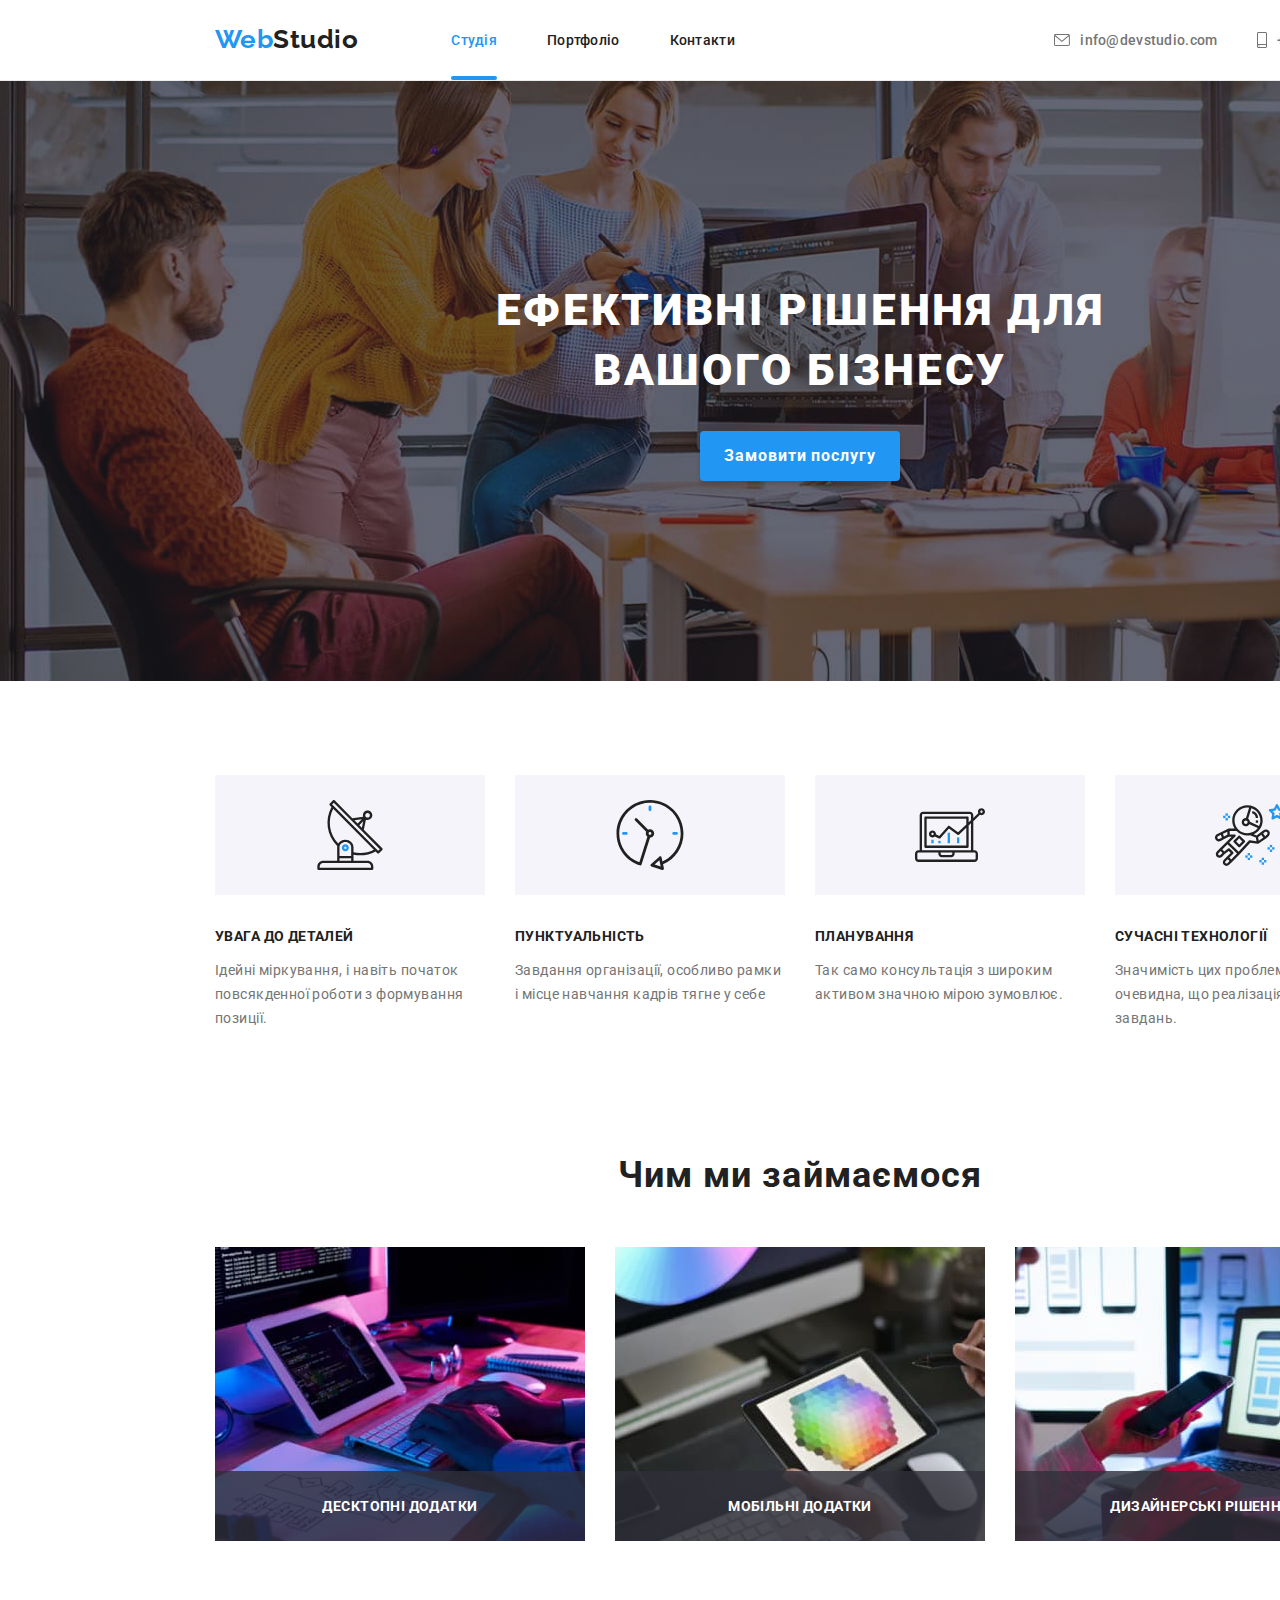
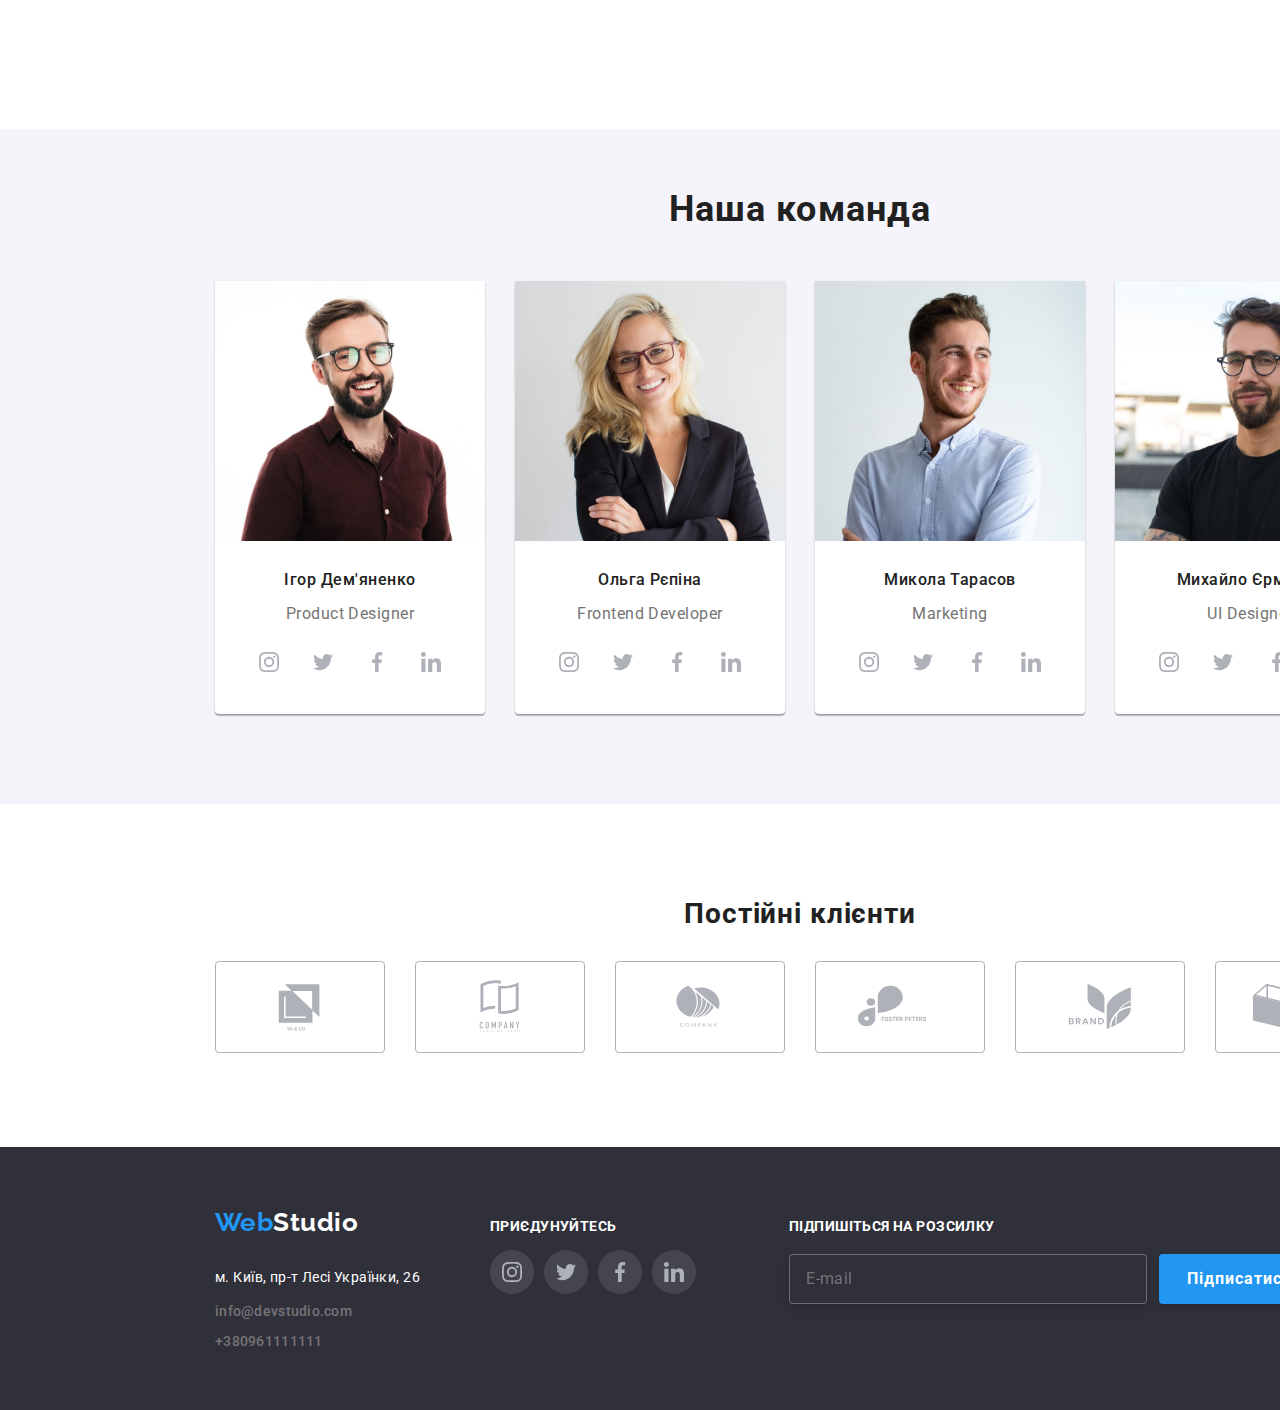
==== commit 4893c78c: "13.01.2023" ====
--- a/index.html
+++ b/index.html
@@ -40,15 +40,64 @@
             </li>
           </ul>
         </nav>
-        <button type="button" class="menu-button is-open" aria-expanded="false"
-          aria-controls="menu-container" data-menu-button>
-        <svg width="40" height="40" class="header__svg" aria-label="переключател моб меню">
-          <use class="icon-menu" href="./images/symbol-defs.svg#icon-close_40px"></use>
-          <use class="icon-cross" href="./images/symbol-defs.svg#icon-menu_40px"></use>
-        </svg>
+        <button type="button" class="burger js-open-menu" aria-expanded="false"
+          aria-controls="menu-container" >
+        <svg width="40" height="40" class="header__svg" >
+          <use class="icon-menu" href="./images/symbol-defs.svg#icon-menu_40px"></use>
+          </svg>
         </button>
-        <div class="menu-container" id="menu-container" data-menu >
-        контент меню
+        <div class="mobile-menu js-menu-container" >
+              <button class="mobile-menu__close js-close-menu" type="button">
+                <svg width="40" height="40">
+                  <use href="./images/symbol-defs.svg#icon-close_40px"></use>
+                </svg>
+              </button>
+              <ul class="mobile-menu__nav">
+            <li>
+              <a href="./index.html" class="mobile-menu__link current">Студія</a>
+            </li>
+            <li>
+              <a href="./portfolio.html" class="mobile-menu__link">Портфоліо</a>
+            </li>
+            <li>
+              <a href="" class="mobile-menu__link">Контакти</a>
+            </li>
+          </ul>
+                  <ul class="mobile-menu__adress">
+                   <li>
+                    <a href="tel:+380961111111" class="mobile-menu__tel">
+                    +380961111111
+                    </a>
+                  </li>
+                    <li>
+                    <a href="info@devstudio.com" class="mobile-menu__post">
+                      info@devstudio.com</a>
+                  </li>
+                 
+                </ul>
+                  <ul class="">
+                    
+                  <li>
+                    <a href="" class="">
+                      Instagram
+                     </a>
+                  </li>
+                  <li>
+                    <a href=""  class="">
+                   Twitter
+                    </a>
+                  </li>
+                  <li>
+                    <a href=""  class="">
+                   Facebook
+                    </a>
+                  </li>
+                  <li>
+                    <a href=""  class="">
+                   LinkedIn
+                    </a>
+                  </li>
+                </ul>
 
         </div>
         <ul class="auth-nav">
@@ -509,6 +558,6 @@
     </div>
 
     <script src="./js/modal.js"></script>
-    <script src="./js/menu.js"></script>
+    <script src="./js/mobile-menu.js"></script>
   </body>
 </html>
--- a/css/main.min.css
+++ b/css/main.min.css
@@ -1 +1 @@
-body{background-color:var(--color-primary);color:var(--color-secondary);font-family:Roboto,sans-serif;letter-spacing:.03em;overflow-x:hidden}*{box-sizing:border-box}*,*::before,*::after{box-sizing:border-box}ul{list-style:none;padding:0px;margin:0px}:root{--color-primary: #ffffff;--color-secondary: #212121;--color-third: #2196f3;--color-link: #757575;--color-section: #2f303a;--color-bottom: #f5f4fa;--color-social: #afb1b8;--color-gradient: rgba(47, 48, 58, 0.4)}img{display:block;height:auto;width:100%}h2{margin:0px}p{margin-bottom:0px}h3{margin:0px}a{text-decoration:none;color:var(--color-link);transition:color 250ms cubic-bezier(0.4, 0, 0.2, 1),fill 250ms cubic-bezier(0.4, 0, 0.2, 1)}h1{margin-top:0px}.conteiner{padding:0 15px;width:480px;margin-left:auto;margin-right:auto}@media screen and (min-width: 480px){.conteiner{width:480px}}@media screen and (min-width: 768px){.conteiner{width:768px}}@media screen and (min-width: 1200px){.conteiner{width:1200px}}.border{border-bottom:1px solid #ececec}a:hover,a:focus{color:var(--color-third);fill:var(--color-third)}form{width:448px}@media screen and (max-width: 780px){form{width:auto}}.header{margin-left:auto;margin-right:auto;border-bottom:1px solid #ececec;width:480px;position:relative}@media screen and (min-width: 768px){.header{width:768px}}@media screen and (min-width: 1200px){.header{width:1600px;margin-left:auto;margin-right:auto}}.header__nav{display:flex;justify-content:flex-start;align-items:center}.header__container{display:flex;justify-content:space-between;align-items:center}.header__logo{color:var(--color-third);font-family:Raleway,sans-serif;font-weight:700;font-size:26px;line-height:1.19;text-decoration:none;padding:24px 0 25px 0px}.header__studio{color:var(--color-secondary)}.auth-nav{display:none;align-items:center;gap:40px;transition-property:color;transition-duration:250ms;transition-timing-function:cubic-bezier(0.4, 0, 0.2, 1)}@media screen and (min-width: 768px){.auth-nav{display:block;margin-left:96px;font-family:Roboto;font-size:12px;font-weight:500;line-height:14px;letter-spacing:.02em}}@media screen and (min-width: 1200px){.auth-nav{display:flex}}.auth-nav__envelope,.auth-nav__icon{margin-right:10px;fill:currentColor}.auth-nav__smartphone{display:flex;align-items:center}.auth-nav>li{margin-bottom:10px}@media screen and (min-width: 1200px){.auth-nav>li{margin-bottom:0px}}.site-nav{display:flex;align-items:center;gap:50px;margin-left:93px}@media screen and (max-width: 768px){.site-nav{display:none}}@media screen and (min-width: 768px){.header__svg{display:none}}.site-nav .site-nav__link.current{color:var(--color-third)}.site-nav .site-nav__link{color:var(--color-secondary);font-weight:500;font-size:14px;line-height:1.14;letter-spacing:.02em;text-decoration:none;padding:32px 0px;transition-property:color;transition-duration:250ms;transition-timing-function:cubic-bezier(0.4, 0, 0.2, 1)}.site-nav .site-nav__link:hover,.site-nav .site-nav__link:focus{color:var(--color-third)}.site-nav__link.current{position:relative}.site-nav__link.current::after{content:"";position:absolute;bottom:0;left:0;width:100%;height:4px;background:#2196f3;border-radius:2px}.hero{margin-left:auto;margin-right:auto;background-image:linear-gradient(rgba(47, 48, 58, 0.4), rgba(47, 48, 58, 0.4)),url(../images/backgraundfone.jpg);background-position:center;width:480px;height:400px;max-width:480px;background-repeat:no-repeat;background-size:cover;margin-top:0px;margin-bottom:0px}@media screen and (min-width: 768px){.hero{width:768px;max-width:768px}}@media screen and (min-width: 1200px){.hero{max-width:1600px;background-size:1600px;width:1600px;padding:200px 0px;height:600px}}.hero__name{margin-bottom:0px;align-items:center;max-width:696px;margin:0 auto}.hero__name{color:var(--color-primary);text-align:center;padding-top:118px;max-width:360px;font-weight:900;font-size:26px;line-height:1.36;text-align:center;letter-spacing:.06em;text-transform:uppercase}@media screen and (min-width: 1200px){.hero__name{padding-top:0px;max-width:696px;font-size:44px}}.hero__button:hover,.hero__button:focus{color:var(--color-secondary)}.hero__button{background-color:var(--color-third);font-weight:700;border:none;font-size:16px;line-height:1.88;font-family:"Roboto";display:flex;align-items:center;text-align:center;letter-spacing:.06em;cursor:pointer;color:var(--color-primary);transition-property:color;transition-duration:250ms;transition-timing-function:cubic-bezier(0.4, 0, 0.2, 1)}.hero__button{width:200px;height:50px;border-color:var(--color-third);border-radius:4px;box-shadow:0px 4px 4px rgba(0,0,0,.15);justify-content:center;margin:0px auto;margin-top:30px;transition-property:color;transition-duration:250ms;transition-timing-function:cubic-bezier(0.4, 0, 0.2, 1)}.work{display:none;padding-top:94px;padding-bottom:94px}@media screen and (min-width: 1200px){.work{display:inherit;width:1600px;margin-left:auto;margin-right:auto}}.work__title{font-weight:700;font-size:36px;line-height:1.16;text-align:center;letter-spacing:.03em}@media screen and (min-width: 1200px){.work__title{margin-top:94px}}.work__flex{display:flex;margin-top:50px;justify-content:space-around;gap:30px;padding-left:0px}@media screen and (min-width: 1200px){.work__flex{margin-bottom:94px}}.work__img{position:relative}.work__coment{position:absolute;bottom:0;width:100%;height:70px;background-color:rgba(47,48,58,.8)}.work__coment>p{font-family:"Roboto";font-style:normal;font-weight:700;font-size:14px;line-height:16px;text-align:center;padding-top:27px;letter-spacing:.03em;text-transform:uppercase;margin:0;color:#fff}.backdrop{position:fixed;top:0;left:0;width:100%;height:100%;opacity:1;transition:opacity 250ms cubic-bezier(0.4, 0, 0.2, 1);background-color:rgba(0,0,0,.2)}.backdrop__modal{height:581px;width:528px;background-color:#fff;padding:40px;position:absolute;top:50%;left:50%;transform:translate(-50%, -50%);box-shadow:0px 1px 3px rgba(0,0,0,.12),0px 1px 1px rgba(0,0,0,.14),0px 2px 1px rgba(0,0,0,.2);border-radius:4px;transition:transform 250ms cubic-bezier(0.4, 0, 0.2, 1)}@media screen and (max-width: 1200px){.backdrop__modal{width:450px;height:609px}}.backdrop__button-exit{width:30px;height:30px;padding:0px;border:none;background-color:#fff;cursor:pointer;position:absolute;right:8px;top:8px;background-image:url(../images/close.svg);transition:background-image 250ms cubic-bezier(0.4, 0, 0.2, 1)}.backdrop__button-exit:hover{background-image:url(../images/close1.svg)}.backdrop.is-hidden{opacity:0;pointer-events:none}.clients{padding-top:60px;padding-bottom:60px}@media screen and (min-width: 1200px){.clients{padding-top:94px;padding-bottom:94px;width:1600px;margin-left:auto;margin-right:auto}}.clients__flex{display:flex;flex-wrap:wrap;flex-basis:50%;justify-content:center;gap:30px;align-items:center}@media screen and (min-width: 1200px){.clients__flex{flex-wrap:nowrap}}.clients__ikon{width:210px;height:92px}@media screen and (min-width: 1200px){.clients__ikon{width:170px}}.clients__link:hover,.clients__link:focus{border:1px solid var(--color-third);fill:var(--color-third)}.clients__link{display:flex;align-items:center;justify-content:center;width:100%;height:100%;border:1px solid #afb1b8;border-radius:4px;fill:var(--color-social);transition:border 250ms cubic-bezier(0.4, 0, 0.2, 1),fill 250ms cubic-bezier(0.4, 0, 0.2, 1)}.clients__title{font-weight:700;font-size:28px;line-height:1.16;text-align:center;letter-spacing:.03em;margin-bottom:30px}.discribe{text-align:center}@media screen and (min-width: 768px){.discribe{margin-top:60px;margin-left:159px;width:450px;height:156px}}@media screen and (min-width: 1200px){.discribe{margin-left:93px;margin-top:0px;text-align:left;width:570px;height:86px}}.discribe__input input{width:358px;height:50px;margin-left:0;outline:none;border:1px solid rgba(255,255,255,.3);filter:drop-shadow(0px 4px 4px rgba(0, 0, 0, 0.15));border-radius:4px;background-color:var(--color-section);font-weight:400;font-size:16px;line-height:1.25;padding-left:16px;padding-right:16px;align-items:center;letter-spacing:.03em;color:rgba(255,255,255,.6)}@media screen and (min-width: 768px){.discribe__input input{width:450px}}@media screen and (min-width: 1200px){.discribe__input input{width:358px}}.discribe__title{font-family:"Roboto";font-style:normal;font-weight:700;font-size:14px;line-height:16px;letter-spacing:.03em;text-transform:uppercase;color:#fff}.discribe__input{gap:12px;margin-top:20px}@media screen and (min-width: 1200px){.discribe__input{display:flex}}.discribe__button{gap:10px;width:200px;height:50px;padding:0px;margin:0px;margin-top:30px;box-shadow:0px 4px 4px rgba(0,0,0,.15);border-radius:4px;background-color:var(--color-third);border:none;padding:10px 28px;font-weight:700;font-size:16px;line-height:1.88;align-items:center;text-align:center;letter-spacing:.06em;color:var(--color-primary)}@media screen and (min-width: 1200px){.discribe__button{display:flex;margin-top:0px}}.discribe__button:focus,.discribe__button:hover{color:var(--color-primary);cursor:pointer}.discribe__svg{fill:var(--color-primary)}.feature-list{padding-top:60px}@media screen and (min-width: 1200px){.feature-list{padding-top:94px;width:1600px;margin-left:auto;margin-right:auto}}@media screen and (min-width: 768px){.feature-list__title{display:flex;flex-wrap:wrap;flex-basis:50%;gap:30px}}@media screen and (min-width: 768px)and (min-width: 1200px){.feature-list__title{display:flex;flex-wrap:nowrap;padding-left:0px;padding-right:0px;gap:30px;justify-content:space-between}}.feature-list__before::before{content:"";display:inline-block;margin-bottom:30px;height:120px;width:450px;background-color:var(--color-bottom);background-image:url(../images/antenna\ 1.svg);background-repeat:no-repeat;background-position:center;background-size:70px}@media screen and (min-width: 768px){.feature-list__before::before{width:354px}}@media screen and (min-width: 1200px){.feature-list__before::before{width:270px}}.feature-list__before1::before{content:"";display:inline-block;margin-bottom:30px;height:120px;width:450px;background-color:var(--color-bottom);background-image:url(../images/clock\ 1.svg);background-repeat:no-repeat;background-position:center;background-size:70px}@media screen and (min-width: 768px){.feature-list__before1::before{width:354px}}@media screen and (min-width: 1200px){.feature-list__before1::before{width:270px}}.feature-list__before2::before{content:"";display:inline-block;margin-bottom:30px;height:120px;width:450px;background-color:var(--color-bottom);background-image:url(../images/diagram\ 1.svg);background-repeat:no-repeat;background-position:center;background-size:70px}@media screen and (min-width: 768px){.feature-list__before2::before{width:354px}}@media screen and (min-width: 1200px){.feature-list__before2::before{width:270px}}.feature-list__before3::before{content:"";display:inline-block;margin-bottom:30px;height:120px;width:450px;background-color:var(--color-bottom);background-image:url(../images/astronaut\ 1.svg);background-repeat:no-repeat;background-position:center;background-size:70px}@media screen and (min-width: 768px){.feature-list__before3::before{width:354px}}@media screen and (min-width: 1200px){.feature-list__before3::before{width:270px}}.feature-list__caption{font-weight:700;text-align:center;font-size:14px;line-height:1.14;letter-spacing:.03em;text-transform:uppercase}@media screen and (min-width: 768px){.feature-list__caption{width:354px;text-align:left}}@media screen and (min-width: 1200px){.feature-list__caption{width:270px}}.feature-list__text{color:var(--color-link);margin-bottom:30px;font-size:14px;line-height:1.71;letter-spacing:.03em}@media screen and (min-width: 768px){.feature-list__text{width:354px}}@media screen and (min-width: 1200px){.feature-list__text{width:270px}}.bottom-link{margin-top:60px;margin-bottom:60px}@media screen and (min-width: 768px){.bottom-link{margin-left:165px;margin-top:0px}}@media screen and (min-width: 1200px){.bottom-link{margin-left:70px;margin-bottom:0px}}.bottom-link__title{font-family:"Roboto";font-style:normal;font-weight:700;font-size:14px;line-height:16px;letter-spacing:.03em;text-transform:uppercase;color:#fff}.footer-link-social{padding-left:0px;margin-top:20px}.footer-item{background:rgba(255,255,255,.1);border-radius:50%}.bot-color{fill:var(--color-primary)}.footer{background-color:var(--color-section);width:480px;height:603px;margin-left:auto;margin-right:auto;padding:60px 0}@media screen and (min-width: 768px){.footer{width:768px;height:464px}}@media screen and (min-width: 1200px){.footer{width:1600px;height:auto}}@media screen and (min-width: 768px){.footer__display{margin-left:76px}}@media screen and (min-width: 1200px){.footer__display{margin-left:0px}}.footer__adress{font-family:"Roboto";font-style:normal;font-size:14px;line-height:1.71;letter-spacing:.03em;margin-top:28px}.footer__auth-nav{margin:0px;padding:0px;transition-property:color;transition-duration:250ms;transition-timing-function:cubic-bezier(0.4, 0, 0.2, 1)}.footer__name{margin-bottom:12px;margin-top:0px}.footer__link{color:var(--color-link);font-weight:500;font-size:14px;line-height:1.14;letter-spacing:.02em;transition-property:color;transition-duration:250ms;transition-timing-function:cubic-bezier(0.4, 0, 0.2, 1)}@media screen and (min-width: 1200px){.footer__link{padding:32px 0px}}.footer__link{text-decoration:none}.footer p{color:var(--color-primary)}.footter__flex{align-items:baseline;text-align:center}@media screen and (min-width: 768px){.footter__flex{display:flex;flex-wrap:wrap}}@media screen and (min-width: 1200px){.footter__flex{flex-wrap:nowrap;text-align:left}}.footer__logo{color:var(--color-third);font-family:Raleway,sans-serif;font-weight:700;font-size:26px;line-height:1.19;text-decoration:none}.logo__name{color:var(--color-primary)}.header__auth-nav .footer__link:hover,.header__auth-nav.footer__link:focus,.footer__auth-nav{color:var(--color-third)}.footer__auth-nav li{margin-bottom:12px}.footer__auth-nav li:last-child{margin-bottom:0px}.form{font-family:"Roboto";font-style:normal;font-weight:700;font-size:20px;line-height:23px;text-align:center;letter-spacing:.03em;color:#212121}@media screen and (max-width: 1200px){.form{width:370px;height:60px;line-height:30px}}.form__field{display:flex;flex-direction:column;margin:0;margin-top:10px}.form__field input:focus{border-color:var(--color-third);cursor:pointer}.form__field input:focus+.form__svg{fill:var(--color-third)}.form__field textarea:focus{border-color:var(--color-third);cursor:pointer}.form__field input{margin:0;padding-left:42px;padding-right:12px;width:448px;height:40px;border:1px solid rgba(33,33,33,.2);border-radius:4px;outline:none;cursor:pointer;transition:border-color 250ms cubic-bezier(0.4, 0, 0.2, 1),fill 250ms cubic-bezier(0.4, 0, 0.2, 1)}@media screen and (max-width: 1200px){.form__field input{width:370px}}.form__field label{margin-bottom:4px;font-family:"Roboto";font-style:normal;font-weight:400;font-size:12px;line-height:14px;letter-spacing:.01em;color:#757575}.form__field textarea{width:448px;height:120px;border:1px solid rgba(33,33,33,.2);border-radius:4px;font-family:"Roboto";font-style:normal;font-weight:400;font-size:12px;line-height:14px;letter-spacing:.01em;cursor:pointer;color:rgba(117,117,117,.5);padding:12px 16px;outline:none}@media screen and (max-width: 1200px){.form__field textarea{width:370px}}.form__svg{position:absolute;top:50%;transform:translatey(-50%);left:12px;transition:fill 250ms cubic-bezier(0.4, 0, 0.2, 1)}.form__field-div{position:relative}.form__button{margin-top:30px;display:flex;justify-content:center}.form__checkbox{margin-top:20px;text-align:center}@media screen and (max-width: 1200px){.form__checkbox{text-align:left}}.size{margin-top:12px}.form__checkbox input[type=checkbox]{width:16px;height:15px;border-radius:2px}.checkbox__hidden{appearance:none;-webkit-appearance:none;-moz-appearance:none;position:absolute}.checkbox__icon{border:2px solid var(--color-secondary);border-radius:2px;fill:var(--color-primary)}.checkbox__hidden:checked+.checkbox__icon{background-color:var(--color-third);border-color:var(--color-third)}.checkbox__text{font-family:"Roboto";font-style:normal;font-weight:400;font-size:14px;line-height:1.71;margin-left:7px;letter-spacing:.03em;color:var(--color-link)}@media screen and (max-width: 1200px){.checkbox__text{font-size:12px}}.checkbox__link{color:var(--color-third);text-decoration:underline;cursor:pointer}.button__text{width:200px;height:50px;padding:10px 52px;display:flex;align-items:center;text-align:center;letter-spacing:.06em;cursor:pointer;color:#fff;background:#2196f3;box-shadow:0px 4px 4px rgba(0,0,0,.15);border-radius:4px;border:none;transition-property:color;transition-duration:250ms;transition-timing-function:cubic-bezier(0.4, 0, 0.2, 1)}textarea{resize:none;transition:border-color 250ms cubic-bezier(0.4, 0, 0.2, 1)}.cards{display:flex;flex-wrap:wrap;flex-basis:33%;gap:30px;justify-content:center;margin-top:50px}.cards__item{transition:box-shadow 250ms cubic-bezier(0.4, 0, 0.2, 1)}.cards__item:hover,.cards__item:focus{box-shadow:0px 1px 1px rgba(0,0,0,.12),0px 4px 4px rgba(0,0,0,.06),1px 4px 6px rgba(0,0,0,.16)}.overflow:focus,.overflow:hover .overfolow__text{transform:translatex(0)}.overflow{transition:transform 250ms cubic-bezier(0.4, 0, 0.2, 1)}.overfolow__box{position:relative;overflow:hidden}.overfolow__text{position:absolute;top:0;left:0;width:100%;height:100%;background:rgba(33,150,243,.9);transform:translatey(100%);transition:transform 250ms cubic-bezier(0.4, 0, 0.2, 1)}.overfolow__text>p{font-family:"Roboto";font-style:normal;font-weight:400;font-size:18px;line-height:1.56;letter-spacing:.03em;color:#fff;padding:63px 24px}.cards__title{font-weight:700;font-size:18px;line-height:2;letter-spacing:.06em;color:var(--color-secondary);margin-bottom:4px}.cards__name{font-size:16px;line-height:1.18;letter-spacing:.03em;color:var(--color-link);margin-top:0px}.cards__box{padding:20px 24px;border-bottom:1px solid #eee;border-right:1px solid #eee;border-left:1px solid #eee}.portfolio{padding-top:94px;padding-bottom:94px}.link{display:flex;justify-content:center;gap:8px}@media screen and (max-width: 768px){.link{flex-wrap:wrap;width:326px}}.link__button{font-weight:500;font-size:16px;line-height:1.62;text-align:center;letter-spacing:.03em;cursor:pointer;font-family:Roboto,sans-serif;padding:6px 22px;border:none;border-radius:4px;transition:color 250ms cubic-bezier(0.4, 0, 0.2, 1),background-color 250ms cubic-bezier(0.4, 0, 0.2, 1),border-radius 250ms cubic-bezier(0.4, 0, 0.2, 1),border-color 250ms cubic-bezier(0.4, 0, 0.2, 1),box-shadow 250ms cubic-bezier(0.4, 0, 0.2, 1)}.link__button:hover,.link__button:focus{background-color:var(--color-third);color:var(--color-primary);border-radius:4px;border-color:var(--color-third);box-shadow:0px 3px 1px rgba(0,0,0,.1),0px 1px 2px rgba(0,0,0,.08),0px 2px 2px rgba(0,0,0,.12)}.link-social{display:flex;align-items:center;gap:10px;justify-content:center;margin-top:16px}.link-social__item{width:44px;height:44px}.link-social__href{display:flex;align-items:center;justify-content:center;width:100%;height:100%;border-radius:50%;fill:var(--color-social);transition:background-color 250ms cubic-bezier(0.4, 0, 0.2, 1),fill 250ms cubic-bezier(0.4, 0, 0.2, 1)}.link-social__href:hover,.link-social__href:focus{background-color:var(--color-third);fill:var(--color-primary)}.team__flex{justify-content:space-around;gap:30px;padding-left:0px}@media screen and (min-width: 768px){.team__flex{display:flex;flex-wrap:wrap}}@media screen and (min-width: 1200px){.team__flex{flex-wrap:nowrap}}.team__flex>li{box-shadow:0px 1px 3px rgba(0,0,0,.12),0px 1px 1px rgba(0,0,0,.14),0px 2px 1px rgba(0,0,0,.2);border-radius:0px 0px 4px 4px;padding-bottom:30px;background-color:var(--color-primary);margin-bottom:30px}@media screen and (min-width: 768px){.team__flex>li{width:354px;height:536px}}@media screen and (min-width: 1200px){.team__flex>li{height:auto}}.team{padding-top:60px;padding-bottom:60px;background-color:var(--color-bottom)}@media screen and (min-width: 1200px){.team{width:1600px}}.team__title{font-weight:700;font-size:36px;line-height:1.16;text-align:center;letter-spacing:.03em;margin-bottom:50px}.team__name{font-weight:500;font-size:16px;line-height:1.18;text-align:center;letter-spacing:.03em;margin-top:30px}.team__profession{font-size:16px;line-height:1.18;text-align:center;letter-spacing:.03em;color:var(--color-link)}.menu-button{display:inline-flex;margin:0px;padding:0px;border:none;background-color:#fff}.menu-button .icon-cross{display:none}.menu-button.is-open .icon-cross{display:block}.menu-button.is-open .icon-menu{display:none}.menu-container{display:none;position:absolute;top:100%;left:0;background-color:red;width:100%;height:100%;font-size:20px;padding:20px}.menu-container.is-open{display:block}/*# sourceMappingURL=main.min.css.map */+body{background-color:var(--color-primary);color:var(--color-secondary);font-family:Roboto,sans-serif;letter-spacing:.03em;overflow-x:hidden}*{box-sizing:border-box}*,*::before,*::after{box-sizing:border-box}ul{list-style:none;padding:0px;margin:0px}:root{--color-primary: #ffffff;--color-secondary: #212121;--color-third: #2196f3;--color-link: #757575;--color-section: #2f303a;--color-bottom: #f5f4fa;--color-social: #afb1b8;--color-gradient: rgba(47, 48, 58, 0.4)}img{display:block;height:auto;width:100%}h2{margin:0px}p{margin-bottom:0px}h3{margin:0px}a{text-decoration:none;color:var(--color-link);transition:color 250ms cubic-bezier(0.4, 0, 0.2, 1),fill 250ms cubic-bezier(0.4, 0, 0.2, 1)}h1{margin-top:0px}.conteiner{padding:0 15px;width:480px;margin-left:auto;margin-right:auto}@media screen and (min-width: 480px){.conteiner{width:480px}}@media screen and (min-width: 768px){.conteiner{width:768px}}@media screen and (min-width: 1200px){.conteiner{width:1200px}}.border{border-bottom:1px solid #ececec}a:hover,a:focus{color:var(--color-third);fill:var(--color-third)}form{width:448px}@media screen and (max-width: 780px){form{width:auto}}.header{margin-left:auto;margin-right:auto;border-bottom:1px solid #ececec;width:480px;position:relative}@media screen and (min-width: 768px){.header{width:768px}}@media screen and (min-width: 1200px){.header{width:1600px;margin-left:auto;margin-right:auto}}.header__nav{display:flex;justify-content:flex-start;align-items:center}.header__container{display:flex;justify-content:space-between;align-items:center}.header__logo{color:var(--color-third);font-family:Raleway,sans-serif;font-weight:700;font-size:26px;line-height:1.19;text-decoration:none;padding:24px 0 25px 0px}.header__studio{color:var(--color-secondary)}.auth-nav{display:none;align-items:center;gap:40px;transition-property:color;transition-duration:250ms;transition-timing-function:cubic-bezier(0.4, 0, 0.2, 1)}@media screen and (min-width: 768px){.auth-nav{display:block;margin-left:96px;font-family:Roboto;font-size:12px;font-weight:500;line-height:14px;letter-spacing:.02em}}@media screen and (min-width: 1200px){.auth-nav{display:flex;font-weight:500;font-size:14px;line-height:16px;letter-spacing:.02em}}.auth-nav__envelope,.auth-nav__icon{margin-right:10px;fill:currentColor}.auth-nav__smartphone{display:flex;align-items:center}.auth-nav>li{margin-bottom:10px}@media screen and (min-width: 1200px){.auth-nav>li{margin-bottom:0px}}.site-nav{display:flex;align-items:center;gap:50px;margin-left:93px}@media screen and (max-width: 768px){.site-nav{display:none}}@media screen and (min-width: 768px){.header__svg{display:none}}.site-nav .site-nav__link.current{color:var(--color-third)}.site-nav .site-nav__link{color:var(--color-secondary);font-weight:500;font-size:14px;line-height:1.14;letter-spacing:.02em;text-decoration:none;padding:32px 0px;transition-property:color;transition-duration:250ms;transition-timing-function:cubic-bezier(0.4, 0, 0.2, 1)}.site-nav .site-nav__link:hover,.site-nav .site-nav__link:focus{color:var(--color-third)}.site-nav__link.current{position:relative}.site-nav__link.current::after{content:"";position:absolute;bottom:0;left:0;width:100%;height:4px;background:#2196f3;border-radius:2px}.hero{margin-left:auto;margin-right:auto;background-image:linear-gradient(rgba(47, 48, 58, 0.4), rgba(47, 48, 58, 0.4)),url(../images/backgraundfone.jpg);background-position:center;width:480px;height:400px;max-width:480px;background-repeat:no-repeat;background-size:cover;margin-top:0px;margin-bottom:0px}@media screen and (min-width: 768px){.hero{width:768px;max-width:768px}}@media screen and (min-width: 1200px){.hero{max-width:1600px;background-size:1600px;width:1600px;padding:200px 0px;height:600px}}.hero__name{margin-bottom:0px;align-items:center;max-width:696px;margin:0 auto}.hero__name{color:var(--color-primary);text-align:center;padding-top:118px;max-width:360px;font-weight:900;font-size:26px;line-height:1.36;text-align:center;letter-spacing:.06em;text-transform:uppercase}@media screen and (min-width: 1200px){.hero__name{padding-top:0px;max-width:696px;font-size:44px}}.hero__button:hover,.hero__button:focus{color:var(--color-secondary)}.hero__button{background-color:var(--color-third);font-weight:700;border:none;font-size:16px;line-height:1.88;font-family:"Roboto";display:flex;align-items:center;text-align:center;letter-spacing:.06em;cursor:pointer;color:var(--color-primary);transition-property:color;transition-duration:250ms;transition-timing-function:cubic-bezier(0.4, 0, 0.2, 1)}.hero__button{width:200px;height:50px;border-color:var(--color-third);border-radius:4px;box-shadow:0px 4px 4px rgba(0,0,0,.15);justify-content:center;margin:0px auto;margin-top:30px;transition-property:color;transition-duration:250ms;transition-timing-function:cubic-bezier(0.4, 0, 0.2, 1)}.work{display:none;padding-top:94px;padding-bottom:94px}@media screen and (min-width: 1200px){.work{display:inherit;width:1600px;margin-left:auto;margin-right:auto}}.work__title{font-weight:700;font-size:36px;line-height:1.16;text-align:center;letter-spacing:.03em}.work__flex{display:flex;margin-top:50px;justify-content:space-around;gap:30px;padding-left:0px}@media screen and (min-width: 1200px){.work__flex{margin-bottom:94px}}.work__img{position:relative}.work__coment{position:absolute;bottom:0;width:100%;height:70px;background-color:rgba(47,48,58,.8)}.work__coment>p{font-family:"Roboto";font-style:normal;font-weight:700;font-size:14px;line-height:16px;text-align:center;padding-top:27px;letter-spacing:.03em;text-transform:uppercase;margin:0;color:#fff}.backdrop{position:fixed;top:0;left:0;width:100%;height:100%;opacity:1;transition:opacity 250ms cubic-bezier(0.4, 0, 0.2, 1);background-color:rgba(0,0,0,.2)}.backdrop__modal{height:581px;width:528px;background-color:#fff;padding:40px;position:absolute;top:50%;left:50%;transform:translate(-50%, -50%);box-shadow:0px 1px 3px rgba(0,0,0,.12),0px 1px 1px rgba(0,0,0,.14),0px 2px 1px rgba(0,0,0,.2);border-radius:4px;transition:transform 250ms cubic-bezier(0.4, 0, 0.2, 1)}@media screen and (max-width: 1200px){.backdrop__modal{width:450px;height:609px}}.backdrop__button-exit{width:30px;height:30px;padding:0px;border:none;background-color:#fff;cursor:pointer;position:absolute;right:8px;top:8px;background-image:url(../images/close.svg);transition:background-image 250ms cubic-bezier(0.4, 0, 0.2, 1)}.backdrop__button-exit:hover{background-image:url(../images/close1.svg)}.backdrop.is-hidden{opacity:0;pointer-events:none}.clients{padding-top:60px;padding-bottom:60px}@media screen and (min-width: 1200px){.clients{padding-top:94px;padding-bottom:94px;width:1600px;margin-left:auto;margin-right:auto}}.clients__flex{display:flex;flex-wrap:wrap;flex-basis:50%;justify-content:center;gap:30px;align-items:center}@media screen and (min-width: 1200px){.clients__flex{flex-wrap:nowrap}}.clients__ikon{width:210px;height:92px}@media screen and (min-width: 1200px){.clients__ikon{width:170px}}.clients__link:hover,.clients__link:focus{border:1px solid var(--color-third);fill:var(--color-third)}.clients__link{display:flex;align-items:center;justify-content:center;width:100%;height:100%;border:1px solid #afb1b8;border-radius:4px;fill:var(--color-social);transition:border 250ms cubic-bezier(0.4, 0, 0.2, 1),fill 250ms cubic-bezier(0.4, 0, 0.2, 1)}.clients__title{font-weight:700;font-size:28px;line-height:1.16;text-align:center;letter-spacing:.03em;margin-bottom:30px}.discribe{text-align:center}@media screen and (min-width: 768px){.discribe{margin-top:60px;margin-left:159px;width:450px;height:156px}}@media screen and (min-width: 1200px){.discribe{margin-left:93px;margin-top:0px;text-align:left;width:570px;height:86px}}.discribe__input input{width:358px;height:50px;margin-left:0;outline:none;border:1px solid rgba(255,255,255,.3);filter:drop-shadow(0px 4px 4px rgba(0, 0, 0, 0.15));border-radius:4px;background-color:var(--color-section);font-weight:400;font-size:16px;line-height:1.25;padding-left:16px;padding-right:16px;align-items:center;letter-spacing:.03em;color:rgba(255,255,255,.6)}@media screen and (min-width: 768px){.discribe__input input{width:450px}}@media screen and (min-width: 1200px){.discribe__input input{width:358px}}.discribe__title{font-family:"Roboto";font-style:normal;font-weight:700;font-size:14px;line-height:16px;letter-spacing:.03em;text-transform:uppercase;color:#fff}.discribe__input{gap:12px;margin-top:20px}@media screen and (min-width: 1200px){.discribe__input{display:flex}}.discribe__button{gap:10px;width:200px;height:50px;padding:0px;margin:0px;margin-top:30px;box-shadow:0px 4px 4px rgba(0,0,0,.15);border-radius:4px;background-color:var(--color-third);border:none;padding:10px 28px;font-weight:700;font-size:16px;line-height:1.88;align-items:center;text-align:center;letter-spacing:.06em;color:var(--color-primary)}@media screen and (min-width: 1200px){.discribe__button{display:flex;margin-top:0px}}.discribe__button:focus,.discribe__button:hover{color:var(--color-primary);cursor:pointer}.discribe__svg{fill:var(--color-primary)}.feature-list{padding-top:60px}@media screen and (min-width: 1200px){.feature-list{padding-top:94px;width:1600px;margin-left:auto;margin-right:auto}}@media screen and (min-width: 768px){.feature-list__title{display:flex;flex-wrap:wrap;flex-basis:50%;gap:30px}}@media screen and (min-width: 768px)and (min-width: 1200px){.feature-list__title{display:flex;flex-wrap:nowrap;padding-left:0px;padding-right:0px;gap:30px;justify-content:space-between}}.feature-list__before::before{content:"";display:inline-block;margin-bottom:30px;height:120px;width:450px;background-color:var(--color-bottom);background-image:url(../images/antenna\ 1.svg);background-repeat:no-repeat;background-position:center;background-size:70px}@media screen and (min-width: 768px){.feature-list__before::before{width:354px}}@media screen and (min-width: 1200px){.feature-list__before::before{width:270px}}.feature-list__before1::before{content:"";display:inline-block;margin-bottom:30px;height:120px;width:450px;background-color:var(--color-bottom);background-image:url(../images/clock\ 1.svg);background-repeat:no-repeat;background-position:center;background-size:70px}@media screen and (min-width: 768px){.feature-list__before1::before{width:354px}}@media screen and (min-width: 1200px){.feature-list__before1::before{width:270px}}.feature-list__before2::before{content:"";display:inline-block;margin-bottom:30px;height:120px;width:450px;background-color:var(--color-bottom);background-image:url(../images/diagram\ 1.svg);background-repeat:no-repeat;background-position:center;background-size:70px}@media screen and (min-width: 768px){.feature-list__before2::before{width:354px}}@media screen and (min-width: 1200px){.feature-list__before2::before{width:270px}}.feature-list__before3::before{content:"";display:inline-block;margin-bottom:30px;height:120px;width:450px;background-color:var(--color-bottom);background-image:url(../images/astronaut\ 1.svg);background-repeat:no-repeat;background-position:center;background-size:70px}@media screen and (min-width: 768px){.feature-list__before3::before{width:354px}}@media screen and (min-width: 1200px){.feature-list__before3::before{width:270px}}.feature-list__caption{font-weight:700;text-align:center;font-size:14px;line-height:1.14;letter-spacing:.03em;text-transform:uppercase}@media screen and (min-width: 768px){.feature-list__caption{width:354px;text-align:left}}@media screen and (min-width: 1200px){.feature-list__caption{width:270px}}.feature-list__text{color:var(--color-link);margin-bottom:30px;font-size:14px;line-height:1.71;letter-spacing:.03em}@media screen and (min-width: 768px){.feature-list__text{width:354px}}@media screen and (min-width: 1200px){.feature-list__text{width:270px}}.bottom-link{margin-top:60px;margin-bottom:60px}@media screen and (min-width: 768px){.bottom-link{margin-left:165px;margin-top:0px}}@media screen and (min-width: 1200px){.bottom-link{margin-left:70px;margin-bottom:0px}}.bottom-link__title{font-family:"Roboto";font-style:normal;font-weight:700;font-size:14px;line-height:16px;letter-spacing:.03em;text-transform:uppercase;color:#fff}.footer-link-social{padding-left:0px;margin-top:20px}.footer-item{background:rgba(255,255,255,.1);border-radius:50%}.bot-color{fill:var(--color-primary)}.footer{background-color:var(--color-section);width:480px;height:603px;margin-left:auto;margin-right:auto;padding:60px 0}@media screen and (min-width: 768px){.footer{width:768px;height:464px}}@media screen and (min-width: 1200px){.footer{width:1600px;height:auto}}@media screen and (min-width: 768px){.footer__display{margin-left:76px}}@media screen and (min-width: 1200px){.footer__display{margin-left:0px}}.footer__adress{font-family:"Roboto";font-style:normal;font-size:14px;line-height:1.71;letter-spacing:.03em;margin-top:28px}.footer__auth-nav{margin:0px;padding:0px;transition-property:color;transition-duration:250ms;transition-timing-function:cubic-bezier(0.4, 0, 0.2, 1)}.footer__name{margin-bottom:12px;margin-top:0px}.footer__link{color:var(--color-link);font-weight:500;font-size:14px;line-height:1.14;letter-spacing:.02em;transition-property:color;transition-duration:250ms;transition-timing-function:cubic-bezier(0.4, 0, 0.2, 1)}@media screen and (min-width: 1200px){.footer__link{padding:32px 0px}}.footer__link{text-decoration:none}.footer p{color:var(--color-primary)}.footter__flex{align-items:baseline;text-align:center}@media screen and (min-width: 768px){.footter__flex{display:flex;flex-wrap:wrap}}@media screen and (min-width: 1200px){.footter__flex{flex-wrap:nowrap;text-align:left}}.footer__logo{color:var(--color-third);font-family:Raleway,sans-serif;font-weight:700;font-size:26px;line-height:1.19;text-decoration:none}.logo__name{color:var(--color-primary)}.header__auth-nav .footer__link:hover,.header__auth-nav.footer__link:focus,.footer__auth-nav{color:var(--color-third)}.footer__auth-nav li{margin-bottom:12px}.footer__auth-nav li:last-child{margin-bottom:0px}.form{font-family:"Roboto";font-style:normal;font-weight:700;font-size:20px;line-height:23px;text-align:center;letter-spacing:.03em;color:#212121}@media screen and (max-width: 1200px){.form{width:370px;height:60px;line-height:30px}}.form__field{display:flex;flex-direction:column;margin:0;margin-top:10px}.form__field input:focus{border-color:var(--color-third);cursor:pointer}.form__field input:focus+.form__svg{fill:var(--color-third)}.form__field textarea:focus{border-color:var(--color-third);cursor:pointer}.form__field input{margin:0;padding-left:42px;padding-right:12px;width:448px;height:40px;border:1px solid rgba(33,33,33,.2);border-radius:4px;outline:none;cursor:pointer;transition:border-color 250ms cubic-bezier(0.4, 0, 0.2, 1),fill 250ms cubic-bezier(0.4, 0, 0.2, 1)}@media screen and (max-width: 1200px){.form__field input{width:370px}}.form__field label{margin-bottom:4px;font-family:"Roboto";font-style:normal;font-weight:400;font-size:12px;line-height:14px;letter-spacing:.01em;color:#757575}.form__field textarea{width:448px;height:120px;border:1px solid rgba(33,33,33,.2);border-radius:4px;font-family:"Roboto";font-style:normal;font-weight:400;font-size:12px;line-height:14px;letter-spacing:.01em;cursor:pointer;color:rgba(117,117,117,.5);padding:12px 16px;outline:none}@media screen and (max-width: 1200px){.form__field textarea{width:370px}}.form__svg{position:absolute;top:50%;transform:translatey(-50%);left:12px;transition:fill 250ms cubic-bezier(0.4, 0, 0.2, 1)}.form__field-div{position:relative}.form__button{margin-top:30px;display:flex;justify-content:center}.form__checkbox{margin-top:20px;text-align:center}@media screen and (max-width: 1200px){.form__checkbox{text-align:left}}.size{margin-top:12px}.form__checkbox input[type=checkbox]{width:16px;height:15px;border-radius:2px}.checkbox__hidden{appearance:none;-webkit-appearance:none;-moz-appearance:none;position:absolute}.checkbox__icon{border:2px solid var(--color-secondary);border-radius:2px;fill:var(--color-primary)}.checkbox__hidden:checked+.checkbox__icon{background-color:var(--color-third);border-color:var(--color-third)}.checkbox__text{font-family:"Roboto";font-style:normal;font-weight:400;font-size:14px;line-height:1.71;margin-left:7px;letter-spacing:.03em;color:var(--color-link)}@media screen and (max-width: 1200px){.checkbox__text{font-size:12px}}.checkbox__link{color:var(--color-third);text-decoration:underline;cursor:pointer}.button__text{width:200px;height:50px;padding:10px 52px;display:flex;align-items:center;text-align:center;letter-spacing:.06em;cursor:pointer;color:#fff;background:#2196f3;box-shadow:0px 4px 4px rgba(0,0,0,.15);border-radius:4px;border:none;transition-property:color;transition-duration:250ms;transition-timing-function:cubic-bezier(0.4, 0, 0.2, 1)}textarea{resize:none;transition:border-color 250ms cubic-bezier(0.4, 0, 0.2, 1)}.cards{display:flex;flex-wrap:wrap;flex-basis:33%;gap:30px;justify-content:center;margin-top:50px}.cards__item{transition:box-shadow 250ms cubic-bezier(0.4, 0, 0.2, 1)}.cards__item:hover,.cards__item:focus{box-shadow:0px 1px 1px rgba(0,0,0,.12),0px 4px 4px rgba(0,0,0,.06),1px 4px 6px rgba(0,0,0,.16)}.overflow:focus,.overflow:hover .overfolow__text{transform:translatex(0)}.overflow{transition:transform 250ms cubic-bezier(0.4, 0, 0.2, 1)}.overfolow__box{position:relative;overflow:hidden}.overfolow__text{position:absolute;top:0;left:0;width:100%;height:100%;background:rgba(33,150,243,.9);transform:translatey(100%);transition:transform 250ms cubic-bezier(0.4, 0, 0.2, 1)}.overfolow__text>p{font-family:"Roboto";font-style:normal;font-weight:400;font-size:18px;line-height:1.56;letter-spacing:.03em;color:#fff;padding:63px 24px}.cards__title{font-weight:700;font-size:18px;line-height:2;letter-spacing:.06em;color:var(--color-secondary);margin-bottom:4px}.cards__name{font-size:16px;line-height:1.18;letter-spacing:.03em;color:var(--color-link);margin-top:0px}.cards__box{padding:20px 24px;border-bottom:1px solid #eee;border-right:1px solid #eee;border-left:1px solid #eee}.portfolio{padding-top:94px;padding-bottom:94px}.link{display:flex;justify-content:center;gap:8px}@media screen and (max-width: 768px){.link{flex-wrap:wrap;width:326px}}.link__button{font-weight:500;font-size:16px;line-height:1.62;text-align:center;letter-spacing:.03em;cursor:pointer;font-family:Roboto,sans-serif;padding:6px 22px;border:none;border-radius:4px;transition:color 250ms cubic-bezier(0.4, 0, 0.2, 1),background-color 250ms cubic-bezier(0.4, 0, 0.2, 1),border-radius 250ms cubic-bezier(0.4, 0, 0.2, 1),border-color 250ms cubic-bezier(0.4, 0, 0.2, 1),box-shadow 250ms cubic-bezier(0.4, 0, 0.2, 1)}.link__button:hover,.link__button:focus{background-color:var(--color-third);color:var(--color-primary);border-radius:4px;border-color:var(--color-third);box-shadow:0px 3px 1px rgba(0,0,0,.1),0px 1px 2px rgba(0,0,0,.08),0px 2px 2px rgba(0,0,0,.12)}.link-social{display:flex;align-items:center;gap:10px;justify-content:center;margin-top:16px}.link-social__item{width:44px;height:44px}.link-social__href{display:flex;align-items:center;justify-content:center;width:100%;height:100%;border-radius:50%;fill:var(--color-social);transition:background-color 250ms cubic-bezier(0.4, 0, 0.2, 1),fill 250ms cubic-bezier(0.4, 0, 0.2, 1)}.link-social__href:hover,.link-social__href:focus{background-color:var(--color-third);fill:var(--color-primary)}.team__flex{justify-content:space-around;gap:30px;padding-left:0px}@media screen and (min-width: 768px){.team__flex{display:flex;flex-wrap:wrap}}@media screen and (min-width: 1200px){.team__flex{flex-wrap:nowrap}}.team__flex>li{box-shadow:0px 1px 3px rgba(0,0,0,.12),0px 1px 1px rgba(0,0,0,.14),0px 2px 1px rgba(0,0,0,.2);border-radius:0px 0px 4px 4px;padding-bottom:30px;background-color:var(--color-primary);margin-bottom:30px}@media screen and (min-width: 768px){.team__flex>li{width:354px;height:536px}}@media screen and (min-width: 1200px){.team__flex>li{height:auto}}.team{padding-top:60px;padding-bottom:60px;background-color:var(--color-bottom)}@media screen and (min-width: 1200px){.team{width:1600px}}.team__title{font-weight:700;font-size:36px;line-height:1.16;text-align:center;letter-spacing:.03em;margin-bottom:50px}.team__name{font-weight:500;font-size:16px;line-height:1.18;text-align:center;letter-spacing:.03em;margin-top:30px}.team__profession{font-size:16px;line-height:1.18;text-align:center;letter-spacing:.03em;color:var(--color-link)}.burger{margin:0px;padding:0px;background-color:#fff;border:none}.burger:focus,.burger:hover{fill:#2196f3}.mobile-menu.is-open{transform:translateX(0)}.mobile-menu{position:fixed;top:0;left:0;width:100%;height:100%;background-color:#fff;transform:translateX(100%);transition:tranform 500ms}.mobile-menu__close{margin:0px;padding:0px;background-color:#fff;border:none;position:absolute;top:10px;right:15px}.mobile-menu__close:hover,.mobile-menu__close:focus{fill:#2196f3}.mobile-menu__nav{font-weight:500;font-size:40px;line-height:47px;letter-spacing:.02em;padding-top:48px;padding-left:40px}.mobile-menu__link{color:#212121}.mobile-menu__adress{margin-top:306px}.mobile-menu__post{font-weight:500;font-size:24px;line-height:28px;letter-spacing:.02em;color:#757575;margin-top:32px}.mobile-menu__tel{font-weight:500;font-size:34px;line-height:40px;letter-spacing:.02em;color:#2196f3}/*# sourceMappingURL=main.min.css.map */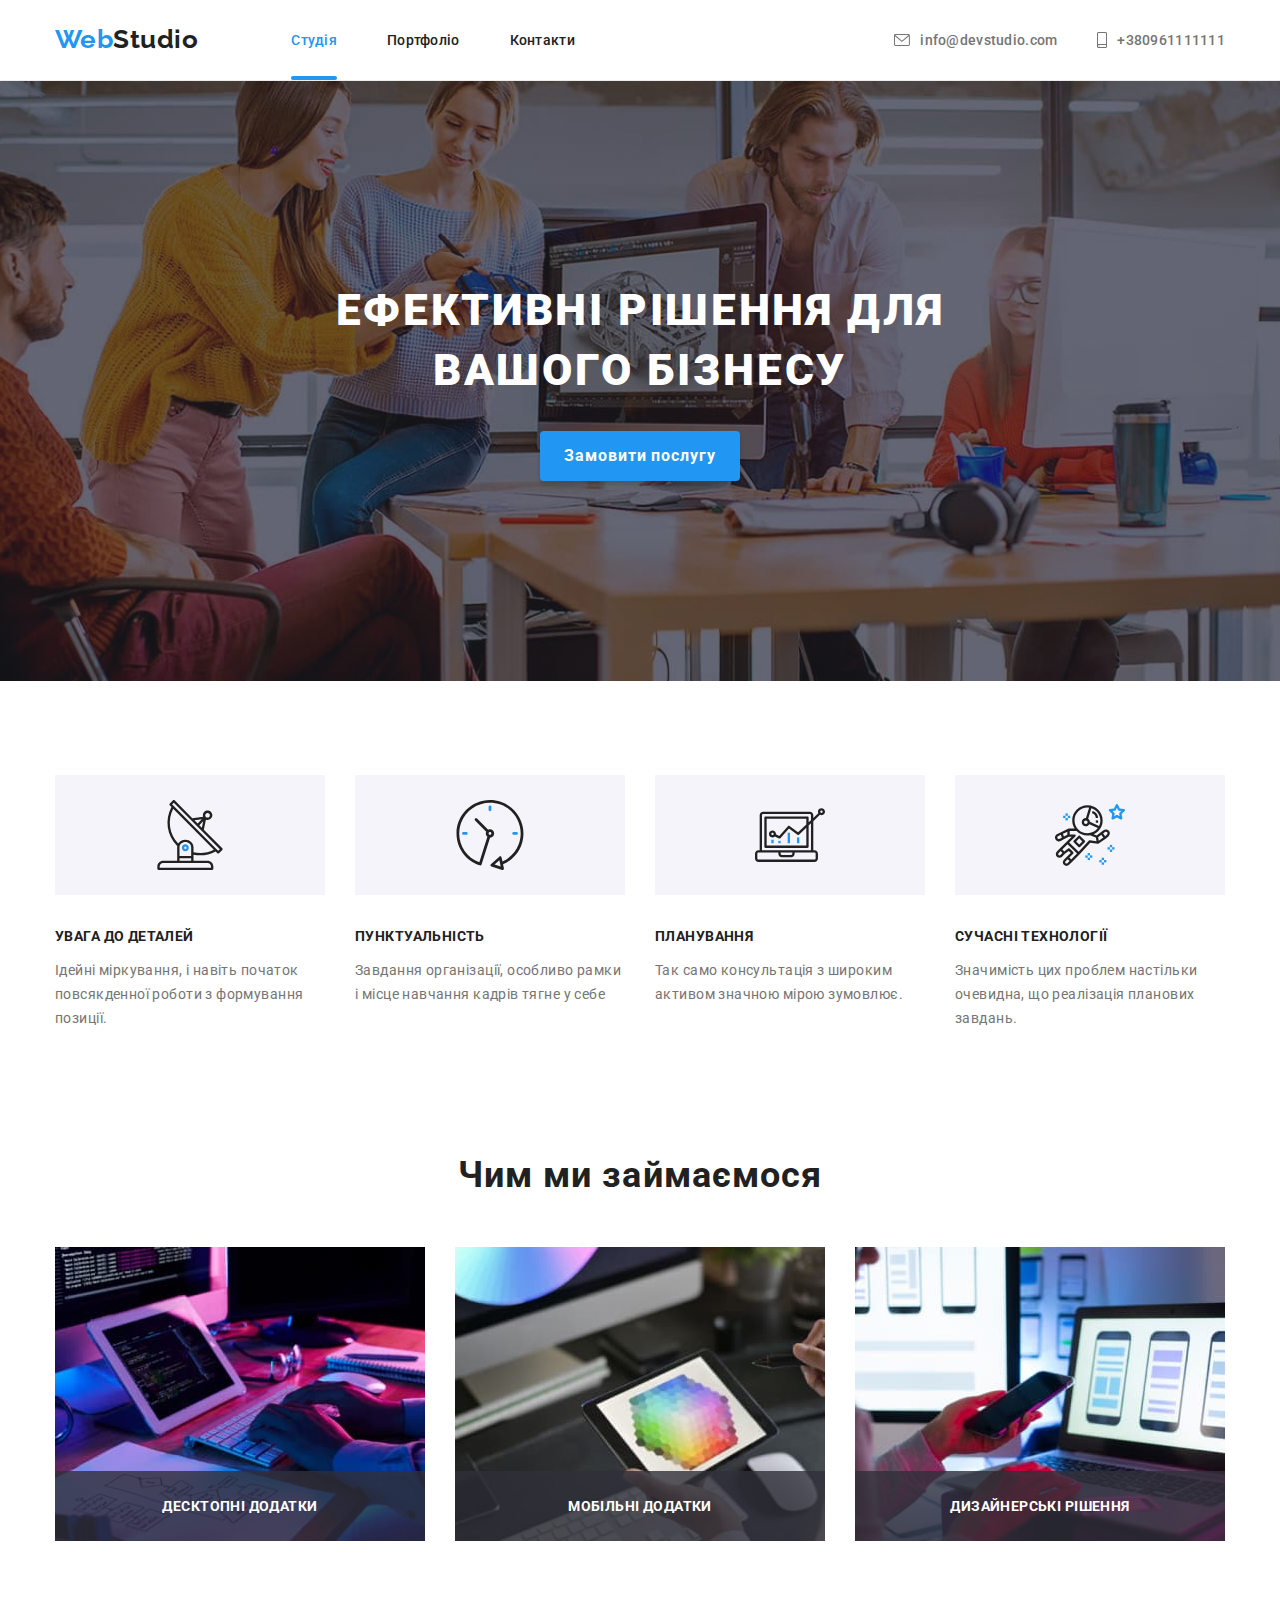
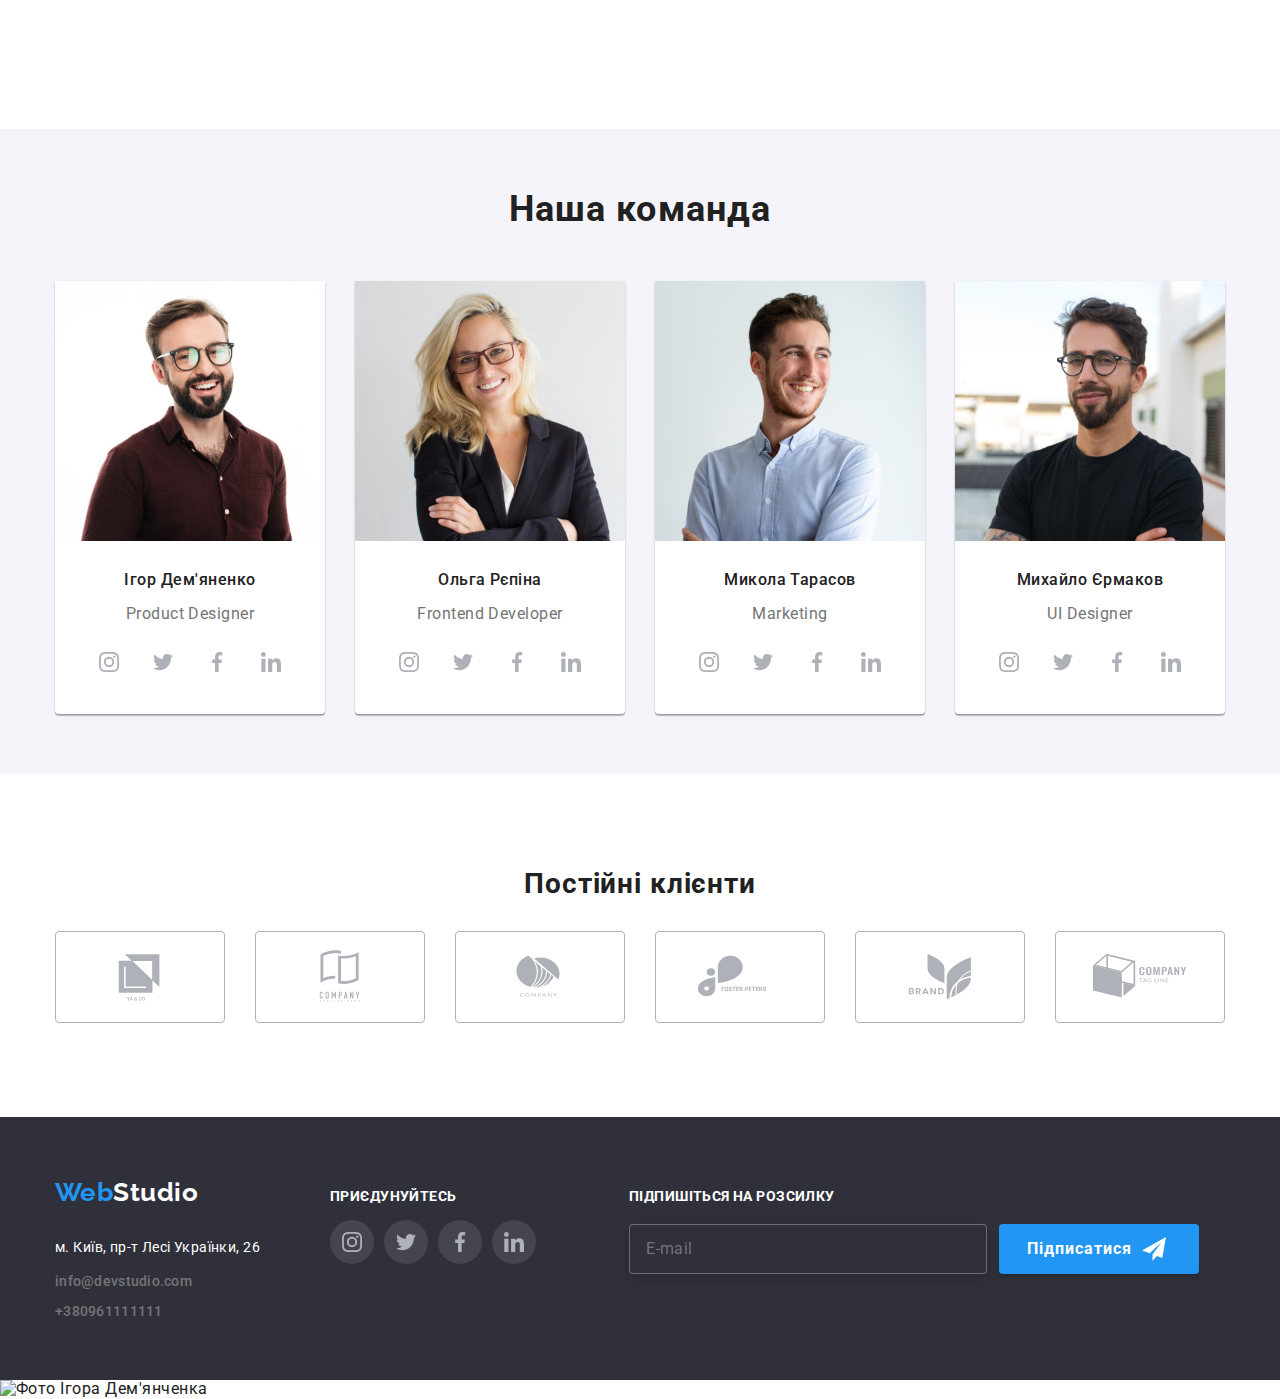
==== commit 0dd7dcea: "11" ====
--- a/index.html
+++ b/index.html
@@ -52,6 +52,7 @@
                   <use href="./images/symbol-defs.svg#icon-close_40px"></use>
                 </svg>
               </button>
+          <div class="mobile-menu__container">
               <ul class="mobile-menu__nav">
             <li>
               <a href="./index.html" class="mobile-menu__link current">Студія</a>
@@ -75,30 +76,46 @@
                   </li>
                  
                 </ul>
-                  <ul class="">
+                  <ul class="mobile-menu__social">
                     
                   <li>
-                    <a href="" class="">
+                    <a href="" class="mobile-menu__insta">
                       Instagram
                      </a>
                   </li>
+                    <li>
+                      <a href="" class="mobile-menu__br">
+                        |
+                      </a>
+                    </li>
                   <li>
-                    <a href=""  class="">
+                    <a href=""  class="mobile-menu__insta">
                    Twitter
                     </a>
                   </li>
                   <li>
-                    <a href=""  class="">
+                    <a href="" class="mobile-menu__br">
+                      |
+                    </a>
+                  </li>
+                  <li>
+                    <a href=""  class="mobile-menu__insta">
                    Facebook
                     </a>
                   </li>
                   <li>
-                    <a href=""  class="">
+                    <a href="" class="mobile-menu__br">
+                      |
+                    </a>
+                  </li>
+                  <li>
+                    <a href=""  class="mobile-menu__insta">
                    LinkedIn
                     </a>
                   </li>
+
                 </ul>
-
+              </div>
         </div>
         <ul class="auth-nav">
           <li>
@@ -561,3 +578,39 @@
     <script src="./js/mobile-menu.js"></script>
   </body>
 </html>
+
+
+
+
+
+
+          <picture>
+                <source
+                  srcset="
+                    ./images/mobile-image/mobile-person-1.jpg    1x,
+                    ./images/mobile-image/mobile-person-1@x2.jpg 2x
+                  "
+                  media="(max-width: 767px)"
+                  type="image/jpeg"
+                />
+                <source
+                  srcset="
+                    ./images/tablet-image/tablet-person-1.jpg    1x,
+                    ./images/tablet-image/tablet-person-1@x2.jpg 2x
+                  "
+                  media="(max-width: 1199px)"
+                  type="image/jpeg"
+                />
+                <source
+                  srcset="
+                    ./images/desktop-image/desktop-person-1.jpg    1x,
+                    ./images/desktop-image/desktop-person-1@x2.jpg 2x
+                  "
+                  type="image/jpeg"
+                />
+                <img
+                  class="worker-list__img"
+                  src="./images/mobile-image/mobile-person-1.jpg"
+                  alt="Фото Ігора Дем'янченка"
+                />
+              </picture>--- a/css/main.min.css
+++ b/css/main.min.css
@@ -1 +1 @@
-body{background-color:var(--color-primary);color:var(--color-secondary);font-family:Roboto,sans-serif;letter-spacing:.03em;overflow-x:hidden}*{box-sizing:border-box}*,*::before,*::after{box-sizing:border-box}ul{list-style:none;padding:0px;margin:0px}:root{--color-primary: #ffffff;--color-secondary: #212121;--color-third: #2196f3;--color-link: #757575;--color-section: #2f303a;--color-bottom: #f5f4fa;--color-social: #afb1b8;--color-gradient: rgba(47, 48, 58, 0.4)}img{display:block;height:auto;width:100%}h2{margin:0px}p{margin-bottom:0px}h3{margin:0px}a{text-decoration:none;color:var(--color-link);transition:color 250ms cubic-bezier(0.4, 0, 0.2, 1),fill 250ms cubic-bezier(0.4, 0, 0.2, 1)}h1{margin-top:0px}.conteiner{padding:0 15px;width:480px;margin-left:auto;margin-right:auto}@media screen and (min-width: 480px){.conteiner{width:480px}}@media screen and (min-width: 768px){.conteiner{width:768px}}@media screen and (min-width: 1200px){.conteiner{width:1200px}}.border{border-bottom:1px solid #ececec}a:hover,a:focus{color:var(--color-third);fill:var(--color-third)}form{width:448px}@media screen and (max-width: 780px){form{width:auto}}.header{margin-left:auto;margin-right:auto;border-bottom:1px solid #ececec;width:480px;position:relative}@media screen and (min-width: 768px){.header{width:768px}}@media screen and (min-width: 1200px){.header{width:1600px;margin-left:auto;margin-right:auto}}.header__nav{display:flex;justify-content:flex-start;align-items:center}.header__container{display:flex;justify-content:space-between;align-items:center}.header__logo{color:var(--color-third);font-family:Raleway,sans-serif;font-weight:700;font-size:26px;line-height:1.19;text-decoration:none;padding:24px 0 25px 0px}.header__studio{color:var(--color-secondary)}.auth-nav{display:none;align-items:center;gap:40px;transition-property:color;transition-duration:250ms;transition-timing-function:cubic-bezier(0.4, 0, 0.2, 1)}@media screen and (min-width: 768px){.auth-nav{display:block;margin-left:96px;font-family:Roboto;font-size:12px;font-weight:500;line-height:14px;letter-spacing:.02em}}@media screen and (min-width: 1200px){.auth-nav{display:flex;font-weight:500;font-size:14px;line-height:16px;letter-spacing:.02em}}.auth-nav__envelope,.auth-nav__icon{margin-right:10px;fill:currentColor}.auth-nav__smartphone{display:flex;align-items:center}.auth-nav>li{margin-bottom:10px}@media screen and (min-width: 1200px){.auth-nav>li{margin-bottom:0px}}.site-nav{display:flex;align-items:center;gap:50px;margin-left:93px}@media screen and (max-width: 768px){.site-nav{display:none}}@media screen and (min-width: 768px){.header__svg{display:none}}.site-nav .site-nav__link.current{color:var(--color-third)}.site-nav .site-nav__link{color:var(--color-secondary);font-weight:500;font-size:14px;line-height:1.14;letter-spacing:.02em;text-decoration:none;padding:32px 0px;transition-property:color;transition-duration:250ms;transition-timing-function:cubic-bezier(0.4, 0, 0.2, 1)}.site-nav .site-nav__link:hover,.site-nav .site-nav__link:focus{color:var(--color-third)}.site-nav__link.current{position:relative}.site-nav__link.current::after{content:"";position:absolute;bottom:0;left:0;width:100%;height:4px;background:#2196f3;border-radius:2px}.hero{margin-left:auto;margin-right:auto;background-image:linear-gradient(rgba(47, 48, 58, 0.4), rgba(47, 48, 58, 0.4)),url(../images/backgraundfone.jpg);background-position:center;width:480px;height:400px;max-width:480px;background-repeat:no-repeat;background-size:cover;margin-top:0px;margin-bottom:0px}@media screen and (min-width: 768px){.hero{width:768px;max-width:768px}}@media screen and (min-width: 1200px){.hero{max-width:1600px;background-size:1600px;width:1600px;padding:200px 0px;height:600px}}.hero__name{margin-bottom:0px;align-items:center;max-width:696px;margin:0 auto}.hero__name{color:var(--color-primary);text-align:center;padding-top:118px;max-width:360px;font-weight:900;font-size:26px;line-height:1.36;text-align:center;letter-spacing:.06em;text-transform:uppercase}@media screen and (min-width: 1200px){.hero__name{padding-top:0px;max-width:696px;font-size:44px}}.hero__button:hover,.hero__button:focus{color:var(--color-secondary)}.hero__button{background-color:var(--color-third);font-weight:700;border:none;font-size:16px;line-height:1.88;font-family:"Roboto";display:flex;align-items:center;text-align:center;letter-spacing:.06em;cursor:pointer;color:var(--color-primary);transition-property:color;transition-duration:250ms;transition-timing-function:cubic-bezier(0.4, 0, 0.2, 1)}.hero__button{width:200px;height:50px;border-color:var(--color-third);border-radius:4px;box-shadow:0px 4px 4px rgba(0,0,0,.15);justify-content:center;margin:0px auto;margin-top:30px;transition-property:color;transition-duration:250ms;transition-timing-function:cubic-bezier(0.4, 0, 0.2, 1)}.work{display:none;padding-top:94px;padding-bottom:94px}@media screen and (min-width: 1200px){.work{display:inherit;width:1600px;margin-left:auto;margin-right:auto}}.work__title{font-weight:700;font-size:36px;line-height:1.16;text-align:center;letter-spacing:.03em}.work__flex{display:flex;margin-top:50px;justify-content:space-around;gap:30px;padding-left:0px}@media screen and (min-width: 1200px){.work__flex{margin-bottom:94px}}.work__img{position:relative}.work__coment{position:absolute;bottom:0;width:100%;height:70px;background-color:rgba(47,48,58,.8)}.work__coment>p{font-family:"Roboto";font-style:normal;font-weight:700;font-size:14px;line-height:16px;text-align:center;padding-top:27px;letter-spacing:.03em;text-transform:uppercase;margin:0;color:#fff}.backdrop{position:fixed;top:0;left:0;width:100%;height:100%;opacity:1;transition:opacity 250ms cubic-bezier(0.4, 0, 0.2, 1);background-color:rgba(0,0,0,.2)}.backdrop__modal{height:581px;width:528px;background-color:#fff;padding:40px;position:absolute;top:50%;left:50%;transform:translate(-50%, -50%);box-shadow:0px 1px 3px rgba(0,0,0,.12),0px 1px 1px rgba(0,0,0,.14),0px 2px 1px rgba(0,0,0,.2);border-radius:4px;transition:transform 250ms cubic-bezier(0.4, 0, 0.2, 1)}@media screen and (max-width: 1200px){.backdrop__modal{width:450px;height:609px}}.backdrop__button-exit{width:30px;height:30px;padding:0px;border:none;background-color:#fff;cursor:pointer;position:absolute;right:8px;top:8px;background-image:url(../images/close.svg);transition:background-image 250ms cubic-bezier(0.4, 0, 0.2, 1)}.backdrop__button-exit:hover{background-image:url(../images/close1.svg)}.backdrop.is-hidden{opacity:0;pointer-events:none}.clients{padding-top:60px;padding-bottom:60px}@media screen and (min-width: 1200px){.clients{padding-top:94px;padding-bottom:94px;width:1600px;margin-left:auto;margin-right:auto}}.clients__flex{display:flex;flex-wrap:wrap;flex-basis:50%;justify-content:center;gap:30px;align-items:center}@media screen and (min-width: 1200px){.clients__flex{flex-wrap:nowrap}}.clients__ikon{width:210px;height:92px}@media screen and (min-width: 1200px){.clients__ikon{width:170px}}.clients__link:hover,.clients__link:focus{border:1px solid var(--color-third);fill:var(--color-third)}.clients__link{display:flex;align-items:center;justify-content:center;width:100%;height:100%;border:1px solid #afb1b8;border-radius:4px;fill:var(--color-social);transition:border 250ms cubic-bezier(0.4, 0, 0.2, 1),fill 250ms cubic-bezier(0.4, 0, 0.2, 1)}.clients__title{font-weight:700;font-size:28px;line-height:1.16;text-align:center;letter-spacing:.03em;margin-bottom:30px}.discribe{text-align:center}@media screen and (min-width: 768px){.discribe{margin-top:60px;margin-left:159px;width:450px;height:156px}}@media screen and (min-width: 1200px){.discribe{margin-left:93px;margin-top:0px;text-align:left;width:570px;height:86px}}.discribe__input input{width:358px;height:50px;margin-left:0;outline:none;border:1px solid rgba(255,255,255,.3);filter:drop-shadow(0px 4px 4px rgba(0, 0, 0, 0.15));border-radius:4px;background-color:var(--color-section);font-weight:400;font-size:16px;line-height:1.25;padding-left:16px;padding-right:16px;align-items:center;letter-spacing:.03em;color:rgba(255,255,255,.6)}@media screen and (min-width: 768px){.discribe__input input{width:450px}}@media screen and (min-width: 1200px){.discribe__input input{width:358px}}.discribe__title{font-family:"Roboto";font-style:normal;font-weight:700;font-size:14px;line-height:16px;letter-spacing:.03em;text-transform:uppercase;color:#fff}.discribe__input{gap:12px;margin-top:20px}@media screen and (min-width: 1200px){.discribe__input{display:flex}}.discribe__button{gap:10px;width:200px;height:50px;padding:0px;margin:0px;margin-top:30px;box-shadow:0px 4px 4px rgba(0,0,0,.15);border-radius:4px;background-color:var(--color-third);border:none;padding:10px 28px;font-weight:700;font-size:16px;line-height:1.88;align-items:center;text-align:center;letter-spacing:.06em;color:var(--color-primary)}@media screen and (min-width: 1200px){.discribe__button{display:flex;margin-top:0px}}.discribe__button:focus,.discribe__button:hover{color:var(--color-primary);cursor:pointer}.discribe__svg{fill:var(--color-primary)}.feature-list{padding-top:60px}@media screen and (min-width: 1200px){.feature-list{padding-top:94px;width:1600px;margin-left:auto;margin-right:auto}}@media screen and (min-width: 768px){.feature-list__title{display:flex;flex-wrap:wrap;flex-basis:50%;gap:30px}}@media screen and (min-width: 768px)and (min-width: 1200px){.feature-list__title{display:flex;flex-wrap:nowrap;padding-left:0px;padding-right:0px;gap:30px;justify-content:space-between}}.feature-list__before::before{content:"";display:inline-block;margin-bottom:30px;height:120px;width:450px;background-color:var(--color-bottom);background-image:url(../images/antenna\ 1.svg);background-repeat:no-repeat;background-position:center;background-size:70px}@media screen and (min-width: 768px){.feature-list__before::before{width:354px}}@media screen and (min-width: 1200px){.feature-list__before::before{width:270px}}.feature-list__before1::before{content:"";display:inline-block;margin-bottom:30px;height:120px;width:450px;background-color:var(--color-bottom);background-image:url(../images/clock\ 1.svg);background-repeat:no-repeat;background-position:center;background-size:70px}@media screen and (min-width: 768px){.feature-list__before1::before{width:354px}}@media screen and (min-width: 1200px){.feature-list__before1::before{width:270px}}.feature-list__before2::before{content:"";display:inline-block;margin-bottom:30px;height:120px;width:450px;background-color:var(--color-bottom);background-image:url(../images/diagram\ 1.svg);background-repeat:no-repeat;background-position:center;background-size:70px}@media screen and (min-width: 768px){.feature-list__before2::before{width:354px}}@media screen and (min-width: 1200px){.feature-list__before2::before{width:270px}}.feature-list__before3::before{content:"";display:inline-block;margin-bottom:30px;height:120px;width:450px;background-color:var(--color-bottom);background-image:url(../images/astronaut\ 1.svg);background-repeat:no-repeat;background-position:center;background-size:70px}@media screen and (min-width: 768px){.feature-list__before3::before{width:354px}}@media screen and (min-width: 1200px){.feature-list__before3::before{width:270px}}.feature-list__caption{font-weight:700;text-align:center;font-size:14px;line-height:1.14;letter-spacing:.03em;text-transform:uppercase}@media screen and (min-width: 768px){.feature-list__caption{width:354px;text-align:left}}@media screen and (min-width: 1200px){.feature-list__caption{width:270px}}.feature-list__text{color:var(--color-link);margin-bottom:30px;font-size:14px;line-height:1.71;letter-spacing:.03em}@media screen and (min-width: 768px){.feature-list__text{width:354px}}@media screen and (min-width: 1200px){.feature-list__text{width:270px}}.bottom-link{margin-top:60px;margin-bottom:60px}@media screen and (min-width: 768px){.bottom-link{margin-left:165px;margin-top:0px}}@media screen and (min-width: 1200px){.bottom-link{margin-left:70px;margin-bottom:0px}}.bottom-link__title{font-family:"Roboto";font-style:normal;font-weight:700;font-size:14px;line-height:16px;letter-spacing:.03em;text-transform:uppercase;color:#fff}.footer-link-social{padding-left:0px;margin-top:20px}.footer-item{background:rgba(255,255,255,.1);border-radius:50%}.bot-color{fill:var(--color-primary)}.footer{background-color:var(--color-section);width:480px;height:603px;margin-left:auto;margin-right:auto;padding:60px 0}@media screen and (min-width: 768px){.footer{width:768px;height:464px}}@media screen and (min-width: 1200px){.footer{width:1600px;height:auto}}@media screen and (min-width: 768px){.footer__display{margin-left:76px}}@media screen and (min-width: 1200px){.footer__display{margin-left:0px}}.footer__adress{font-family:"Roboto";font-style:normal;font-size:14px;line-height:1.71;letter-spacing:.03em;margin-top:28px}.footer__auth-nav{margin:0px;padding:0px;transition-property:color;transition-duration:250ms;transition-timing-function:cubic-bezier(0.4, 0, 0.2, 1)}.footer__name{margin-bottom:12px;margin-top:0px}.footer__link{color:var(--color-link);font-weight:500;font-size:14px;line-height:1.14;letter-spacing:.02em;transition-property:color;transition-duration:250ms;transition-timing-function:cubic-bezier(0.4, 0, 0.2, 1)}@media screen and (min-width: 1200px){.footer__link{padding:32px 0px}}.footer__link{text-decoration:none}.footer p{color:var(--color-primary)}.footter__flex{align-items:baseline;text-align:center}@media screen and (min-width: 768px){.footter__flex{display:flex;flex-wrap:wrap}}@media screen and (min-width: 1200px){.footter__flex{flex-wrap:nowrap;text-align:left}}.footer__logo{color:var(--color-third);font-family:Raleway,sans-serif;font-weight:700;font-size:26px;line-height:1.19;text-decoration:none}.logo__name{color:var(--color-primary)}.header__auth-nav .footer__link:hover,.header__auth-nav.footer__link:focus,.footer__auth-nav{color:var(--color-third)}.footer__auth-nav li{margin-bottom:12px}.footer__auth-nav li:last-child{margin-bottom:0px}.form{font-family:"Roboto";font-style:normal;font-weight:700;font-size:20px;line-height:23px;text-align:center;letter-spacing:.03em;color:#212121}@media screen and (max-width: 1200px){.form{width:370px;height:60px;line-height:30px}}.form__field{display:flex;flex-direction:column;margin:0;margin-top:10px}.form__field input:focus{border-color:var(--color-third);cursor:pointer}.form__field input:focus+.form__svg{fill:var(--color-third)}.form__field textarea:focus{border-color:var(--color-third);cursor:pointer}.form__field input{margin:0;padding-left:42px;padding-right:12px;width:448px;height:40px;border:1px solid rgba(33,33,33,.2);border-radius:4px;outline:none;cursor:pointer;transition:border-color 250ms cubic-bezier(0.4, 0, 0.2, 1),fill 250ms cubic-bezier(0.4, 0, 0.2, 1)}@media screen and (max-width: 1200px){.form__field input{width:370px}}.form__field label{margin-bottom:4px;font-family:"Roboto";font-style:normal;font-weight:400;font-size:12px;line-height:14px;letter-spacing:.01em;color:#757575}.form__field textarea{width:448px;height:120px;border:1px solid rgba(33,33,33,.2);border-radius:4px;font-family:"Roboto";font-style:normal;font-weight:400;font-size:12px;line-height:14px;letter-spacing:.01em;cursor:pointer;color:rgba(117,117,117,.5);padding:12px 16px;outline:none}@media screen and (max-width: 1200px){.form__field textarea{width:370px}}.form__svg{position:absolute;top:50%;transform:translatey(-50%);left:12px;transition:fill 250ms cubic-bezier(0.4, 0, 0.2, 1)}.form__field-div{position:relative}.form__button{margin-top:30px;display:flex;justify-content:center}.form__checkbox{margin-top:20px;text-align:center}@media screen and (max-width: 1200px){.form__checkbox{text-align:left}}.size{margin-top:12px}.form__checkbox input[type=checkbox]{width:16px;height:15px;border-radius:2px}.checkbox__hidden{appearance:none;-webkit-appearance:none;-moz-appearance:none;position:absolute}.checkbox__icon{border:2px solid var(--color-secondary);border-radius:2px;fill:var(--color-primary)}.checkbox__hidden:checked+.checkbox__icon{background-color:var(--color-third);border-color:var(--color-third)}.checkbox__text{font-family:"Roboto";font-style:normal;font-weight:400;font-size:14px;line-height:1.71;margin-left:7px;letter-spacing:.03em;color:var(--color-link)}@media screen and (max-width: 1200px){.checkbox__text{font-size:12px}}.checkbox__link{color:var(--color-third);text-decoration:underline;cursor:pointer}.button__text{width:200px;height:50px;padding:10px 52px;display:flex;align-items:center;text-align:center;letter-spacing:.06em;cursor:pointer;color:#fff;background:#2196f3;box-shadow:0px 4px 4px rgba(0,0,0,.15);border-radius:4px;border:none;transition-property:color;transition-duration:250ms;transition-timing-function:cubic-bezier(0.4, 0, 0.2, 1)}textarea{resize:none;transition:border-color 250ms cubic-bezier(0.4, 0, 0.2, 1)}.cards{display:flex;flex-wrap:wrap;flex-basis:33%;gap:30px;justify-content:center;margin-top:50px}.cards__item{transition:box-shadow 250ms cubic-bezier(0.4, 0, 0.2, 1)}.cards__item:hover,.cards__item:focus{box-shadow:0px 1px 1px rgba(0,0,0,.12),0px 4px 4px rgba(0,0,0,.06),1px 4px 6px rgba(0,0,0,.16)}.overflow:focus,.overflow:hover .overfolow__text{transform:translatex(0)}.overflow{transition:transform 250ms cubic-bezier(0.4, 0, 0.2, 1)}.overfolow__box{position:relative;overflow:hidden}.overfolow__text{position:absolute;top:0;left:0;width:100%;height:100%;background:rgba(33,150,243,.9);transform:translatey(100%);transition:transform 250ms cubic-bezier(0.4, 0, 0.2, 1)}.overfolow__text>p{font-family:"Roboto";font-style:normal;font-weight:400;font-size:18px;line-height:1.56;letter-spacing:.03em;color:#fff;padding:63px 24px}.cards__title{font-weight:700;font-size:18px;line-height:2;letter-spacing:.06em;color:var(--color-secondary);margin-bottom:4px}.cards__name{font-size:16px;line-height:1.18;letter-spacing:.03em;color:var(--color-link);margin-top:0px}.cards__box{padding:20px 24px;border-bottom:1px solid #eee;border-right:1px solid #eee;border-left:1px solid #eee}.portfolio{padding-top:94px;padding-bottom:94px}.link{display:flex;justify-content:center;gap:8px}@media screen and (max-width: 768px){.link{flex-wrap:wrap;width:326px}}.link__button{font-weight:500;font-size:16px;line-height:1.62;text-align:center;letter-spacing:.03em;cursor:pointer;font-family:Roboto,sans-serif;padding:6px 22px;border:none;border-radius:4px;transition:color 250ms cubic-bezier(0.4, 0, 0.2, 1),background-color 250ms cubic-bezier(0.4, 0, 0.2, 1),border-radius 250ms cubic-bezier(0.4, 0, 0.2, 1),border-color 250ms cubic-bezier(0.4, 0, 0.2, 1),box-shadow 250ms cubic-bezier(0.4, 0, 0.2, 1)}.link__button:hover,.link__button:focus{background-color:var(--color-third);color:var(--color-primary);border-radius:4px;border-color:var(--color-third);box-shadow:0px 3px 1px rgba(0,0,0,.1),0px 1px 2px rgba(0,0,0,.08),0px 2px 2px rgba(0,0,0,.12)}.link-social{display:flex;align-items:center;gap:10px;justify-content:center;margin-top:16px}.link-social__item{width:44px;height:44px}.link-social__href{display:flex;align-items:center;justify-content:center;width:100%;height:100%;border-radius:50%;fill:var(--color-social);transition:background-color 250ms cubic-bezier(0.4, 0, 0.2, 1),fill 250ms cubic-bezier(0.4, 0, 0.2, 1)}.link-social__href:hover,.link-social__href:focus{background-color:var(--color-third);fill:var(--color-primary)}.team__flex{justify-content:space-around;gap:30px;padding-left:0px}@media screen and (min-width: 768px){.team__flex{display:flex;flex-wrap:wrap}}@media screen and (min-width: 1200px){.team__flex{flex-wrap:nowrap}}.team__flex>li{box-shadow:0px 1px 3px rgba(0,0,0,.12),0px 1px 1px rgba(0,0,0,.14),0px 2px 1px rgba(0,0,0,.2);border-radius:0px 0px 4px 4px;padding-bottom:30px;background-color:var(--color-primary);margin-bottom:30px}@media screen and (min-width: 768px){.team__flex>li{width:354px;height:536px}}@media screen and (min-width: 1200px){.team__flex>li{height:auto}}.team{padding-top:60px;padding-bottom:60px;background-color:var(--color-bottom)}@media screen and (min-width: 1200px){.team{width:1600px}}.team__title{font-weight:700;font-size:36px;line-height:1.16;text-align:center;letter-spacing:.03em;margin-bottom:50px}.team__name{font-weight:500;font-size:16px;line-height:1.18;text-align:center;letter-spacing:.03em;margin-top:30px}.team__profession{font-size:16px;line-height:1.18;text-align:center;letter-spacing:.03em;color:var(--color-link)}.burger{margin:0px;padding:0px;background-color:#fff;border:none}.burger:focus,.burger:hover{fill:#2196f3}.mobile-menu.is-open{transform:translateX(0)}.mobile-menu{position:fixed;top:0;left:0;width:100%;height:100%;background-color:#fff;transform:translateX(100%);transition:tranform 500ms}.mobile-menu__close{margin:0px;padding:0px;background-color:#fff;border:none;position:absolute;top:10px;right:15px}.mobile-menu__close:hover,.mobile-menu__close:focus{fill:#2196f3}.mobile-menu__nav{font-weight:500;font-size:40px;line-height:47px;letter-spacing:.02em;padding-top:48px;padding-left:40px}.mobile-menu__link{color:#212121}.mobile-menu__adress{margin-top:306px}.mobile-menu__post{font-weight:500;font-size:24px;line-height:28px;letter-spacing:.02em;color:#757575;margin-top:32px}.mobile-menu__tel{font-weight:500;font-size:34px;line-height:40px;letter-spacing:.02em;color:#2196f3}/*# sourceMappingURL=main.min.css.map */+body{background-color:var(--color-primary);color:var(--color-secondary);font-family:Roboto,sans-serif;letter-spacing:.03em;overflow-x:hidden}*{box-sizing:border-box}*,*::before,*::after{box-sizing:border-box}ul{list-style:none;padding:0px;margin:0px}:root{--color-primary: #ffffff;--color-secondary: #212121;--color-third: #2196f3;--color-link: #757575;--color-section: #2f303a;--color-bottom: #f5f4fa;--color-social: #afb1b8;--color-gradient: rgba(47, 48, 58, 0.4)}img{display:block;height:auto;width:100%}h2{margin:0px}p{margin-bottom:0px}h3{margin:0px}a{text-decoration:none;color:var(--color-link);transition:color 250ms cubic-bezier(0.4, 0, 0.2, 1),fill 250ms cubic-bezier(0.4, 0, 0.2, 1)}h1{margin-top:0px}.conteiner{padding:0 15px;width:480px;margin-left:auto;margin-right:auto}@media screen and (min-width: 480px){.conteiner{width:480px}}@media screen and (min-width: 768px){.conteiner{width:768px}}@media screen and (min-width: 1200px){.conteiner{width:1200px}}.border{border-bottom:1px solid #ececec}a:hover,a:focus{color:var(--color-third);fill:var(--color-third)}@media screen and (max-width: 780px){form{width:auto}}.header{margin-left:auto;margin-right:auto;border-bottom:1px solid #ececec;position:relative}@media screen and (min-width: 1200px){.header{margin-left:auto;margin-right:auto}}.header__nav{display:flex;justify-content:flex-start;align-items:center}.header__container{display:flex;justify-content:space-between;align-items:center}.header__logo{color:var(--color-third);font-family:Raleway,sans-serif;font-weight:700;font-size:26px;line-height:1.19;text-decoration:none;padding:24px 0 25px 0px}.header__studio{color:var(--color-secondary)}.auth-nav{display:none;align-items:center;gap:40px;transition-property:color;transition-duration:250ms;transition-timing-function:cubic-bezier(0.4, 0, 0.2, 1)}@media screen and (min-width: 768px){.auth-nav{display:block;margin-left:96px;font-family:Roboto;font-size:12px;font-weight:500;line-height:14px;letter-spacing:.02em}}@media screen and (min-width: 1200px){.auth-nav{display:flex;font-weight:500;font-size:14px;line-height:16px;letter-spacing:.02em}}.auth-nav__envelope,.auth-nav__icon{margin-right:10px;fill:currentColor}.auth-nav__smartphone{display:flex;align-items:center}.auth-nav>li{margin-bottom:10px}@media screen and (min-width: 1200px){.auth-nav>li{margin-bottom:0px}}.site-nav{display:flex;align-items:center;gap:50px;margin-left:93px}@media screen and (max-width: 768px){.site-nav{display:none}}@media screen and (min-width: 768px){.header__svg{display:none}}.site-nav .site-nav__link.current{color:var(--color-third)}.site-nav .site-nav__link{color:var(--color-secondary);font-weight:500;font-size:14px;line-height:1.14;letter-spacing:.02em;text-decoration:none;padding:32px 0px;transition-property:color;transition-duration:250ms;transition-timing-function:cubic-bezier(0.4, 0, 0.2, 1)}.site-nav .site-nav__link:hover,.site-nav .site-nav__link:focus{color:var(--color-third)}.site-nav__link.current{position:relative}.site-nav__link.current::after{content:"";position:absolute;bottom:0;left:0;width:100%;height:4px;background:#2196f3;border-radius:2px}.hero{margin-left:auto;margin-right:auto;background-image:linear-gradient(rgba(47, 48, 58, 0.4), rgba(47, 48, 58, 0.4)),url(../images/backgraundfone.jpg);background-position:center;height:400px;max-width:480px;background-repeat:no-repeat;background-size:cover;margin-top:0px;margin-bottom:0px}@media(min-device-pixel-ratio: 2),(-webkit-min-device-pixel-ratio: 2),(min-resolution: 192dpi){.hero{background-image:url(/images/Img@2x2.jpg)}}@media screen and (min-width: 768px){.hero{max-width:768px}}@media screen and (min-width: 1200px){.hero{max-width:1600px;background-size:1600px;padding:200px 0px;height:600px}}.hero__name{margin-bottom:0px;align-items:center;max-width:696px;margin:0 auto}.hero__name{color:var(--color-primary);text-align:center;padding-top:118px;max-width:360px;font-weight:900;font-size:26px;line-height:1.36;text-align:center;letter-spacing:.06em;text-transform:uppercase}@media screen and (min-width: 1200px){.hero__name{padding-top:0px;max-width:696px;font-size:44px}}.hero__button:hover,.hero__button:focus{color:var(--color-secondary)}.hero__button{background-color:var(--color-third);font-weight:700;border:none;font-size:16px;line-height:1.88;font-family:"Roboto";display:flex;align-items:center;text-align:center;letter-spacing:.06em;cursor:pointer;color:var(--color-primary);transition-property:color;transition-duration:250ms;transition-timing-function:cubic-bezier(0.4, 0, 0.2, 1)}.hero__button{width:200px;height:50px;border-color:var(--color-third);border-radius:4px;box-shadow:0px 4px 4px rgba(0,0,0,.15);justify-content:center;margin:0px auto;margin-top:30px;transition-property:color;transition-duration:250ms;transition-timing-function:cubic-bezier(0.4, 0, 0.2, 1)}.work{display:none;padding-top:94px;padding-bottom:94px}@media screen and (min-width: 1200px){.work{display:inherit;margin-left:auto;margin-right:auto}}.work__title{font-weight:700;font-size:36px;line-height:1.16;text-align:center;letter-spacing:.03em}.work__flex{display:flex;margin-top:50px;justify-content:space-around;gap:30px;padding-left:0px}@media screen and (min-width: 1200px){.work__flex{margin-bottom:94px}}.work__img{position:relative}.work__coment{position:absolute;bottom:0;width:100%;height:70px;background-color:rgba(47,48,58,.8)}.work__coment>p{font-family:"Roboto";font-style:normal;font-weight:700;font-size:14px;line-height:16px;text-align:center;padding-top:27px;letter-spacing:.03em;text-transform:uppercase;margin:0;color:#fff}.backdrop{position:fixed;top:0;left:0;width:100%;height:100%;opacity:1;transition:opacity 250ms cubic-bezier(0.4, 0, 0.2, 1);background-color:rgba(0,0,0,.2)}.backdrop__modal{height:581px;width:528px;background-color:#fff;padding:40px;position:absolute;top:50%;left:50%;transform:translate(-50%, -50%);box-shadow:0px 1px 3px rgba(0,0,0,.12),0px 1px 1px rgba(0,0,0,.14),0px 2px 1px rgba(0,0,0,.2);border-radius:4px;transition:transform 250ms cubic-bezier(0.4, 0, 0.2, 1)}@media screen and (max-width: 1200px){.backdrop__modal{width:450px;height:609px}}.backdrop__button-exit{width:30px;height:30px;padding:0px;border:none;background-color:#fff;cursor:pointer;position:absolute;right:8px;top:8px;background-image:url(../images/close.svg);transition:background-image 250ms cubic-bezier(0.4, 0, 0.2, 1)}.backdrop__button-exit:hover{background-image:url(../images/close1.svg)}.backdrop.is-hidden{opacity:0;pointer-events:none}.clients{padding-top:60px;padding-bottom:60px}@media screen and (min-width: 1200px){.clients{padding-top:94px;padding-bottom:94px;margin-left:auto;margin-right:auto}}.clients__flex{display:flex;flex-wrap:wrap;flex-basis:50%;justify-content:center;gap:30px;align-items:center}@media screen and (min-width: 1200px){.clients__flex{flex-wrap:nowrap}}.clients__ikon{width:210px;height:92px}@media screen and (min-width: 1200px){.clients__ikon{width:170px}}.clients__link:hover,.clients__link:focus{border:1px solid var(--color-third);fill:var(--color-third)}.clients__link{display:flex;align-items:center;justify-content:center;width:100%;height:100%;border:1px solid #afb1b8;border-radius:4px;fill:var(--color-social);transition:border 250ms cubic-bezier(0.4, 0, 0.2, 1),fill 250ms cubic-bezier(0.4, 0, 0.2, 1)}.clients__title{font-weight:700;font-size:28px;line-height:1.16;text-align:center;letter-spacing:.03em;margin-bottom:30px}.discribe{text-align:center}@media screen and (min-width: 768px){.discribe{margin-top:60px;margin-left:159px;width:450px;height:156px}}@media screen and (min-width: 1200px){.discribe{margin-left:93px;margin-top:0px;text-align:left;width:570px;height:86px}}.discribe__input input{width:358px;height:50px;margin-left:0;outline:none;border:1px solid rgba(255,255,255,.3);filter:drop-shadow(0px 4px 4px rgba(0, 0, 0, 0.15));border-radius:4px;background-color:var(--color-section);font-weight:400;font-size:16px;line-height:1.25;padding-left:16px;padding-right:16px;align-items:center;letter-spacing:.03em;color:rgba(255,255,255,.6)}@media screen and (min-width: 768px){.discribe__input input{width:450px}}@media screen and (min-width: 1200px){.discribe__input input{width:358px}}.discribe__title{font-family:"Roboto";font-style:normal;font-weight:700;font-size:14px;line-height:16px;letter-spacing:.03em;text-transform:uppercase;color:#fff}.discribe__input{gap:12px;margin-top:20px}@media screen and (min-width: 1200px){.discribe__input{display:flex}}.discribe__button{gap:10px;width:200px;height:50px;padding:0px;margin:0px;margin-top:30px;box-shadow:0px 4px 4px rgba(0,0,0,.15);border-radius:4px;background-color:var(--color-third);border:none;padding:10px 28px;font-weight:700;font-size:16px;line-height:1.88;align-items:center;text-align:center;letter-spacing:.06em;color:var(--color-primary)}@media screen and (min-width: 1200px){.discribe__button{display:flex;margin-top:0px}}.discribe__button:focus,.discribe__button:hover{color:var(--color-primary);cursor:pointer}.discribe__svg{fill:var(--color-primary)}.feature-list{padding-top:60px}@media screen and (min-width: 1200px){.feature-list{padding-top:94px;margin-left:auto;margin-right:auto}}@media screen and (min-width: 768px){.feature-list__title{display:flex;flex-wrap:wrap;flex-basis:50%;gap:30px}}@media screen and (min-width: 768px)and (min-width: 1200px){.feature-list__title{display:flex;flex-wrap:nowrap;padding-left:0px;padding-right:0px;gap:30px;justify-content:space-between}}.feature-list__before::before{content:"";display:inline-block;margin-bottom:30px;height:120px;width:450px;background-color:var(--color-bottom);background-image:url(../images/antenna\ 1.svg);background-repeat:no-repeat;background-position:center;background-size:70px}@media screen and (min-width: 768px){.feature-list__before::before{width:354px}}@media screen and (min-width: 1200px){.feature-list__before::before{width:270px}}.feature-list__before1::before{content:"";display:inline-block;margin-bottom:30px;height:120px;width:450px;background-color:var(--color-bottom);background-image:url(../images/clock\ 1.svg);background-repeat:no-repeat;background-position:center;background-size:70px}@media screen and (min-width: 768px){.feature-list__before1::before{width:354px}}@media screen and (min-width: 1200px){.feature-list__before1::before{width:270px}}.feature-list__before2::before{content:"";display:inline-block;margin-bottom:30px;height:120px;width:450px;background-color:var(--color-bottom);background-image:url(../images/diagram\ 1.svg);background-repeat:no-repeat;background-position:center;background-size:70px}@media screen and (min-width: 768px){.feature-list__before2::before{width:354px}}@media screen and (min-width: 1200px){.feature-list__before2::before{width:270px}}.feature-list__before3::before{content:"";display:inline-block;margin-bottom:30px;height:120px;width:450px;background-color:var(--color-bottom);background-image:url(../images/astronaut\ 1.svg);background-repeat:no-repeat;background-position:center;background-size:70px}@media screen and (min-width: 768px){.feature-list__before3::before{width:354px}}@media screen and (min-width: 1200px){.feature-list__before3::before{width:270px}}.feature-list__caption{font-weight:700;text-align:center;font-size:14px;line-height:1.14;letter-spacing:.03em;text-transform:uppercase}@media screen and (min-width: 768px){.feature-list__caption{width:354px;text-align:left}}@media screen and (min-width: 1200px){.feature-list__caption{width:270px}}.feature-list__text{color:var(--color-link);margin-bottom:30px;font-size:14px;line-height:1.71;letter-spacing:.03em}@media screen and (min-width: 768px){.feature-list__text{width:354px}}@media screen and (min-width: 1200px){.feature-list__text{width:270px}}.bottom-link{margin-top:60px;margin-bottom:60px}@media screen and (min-width: 768px){.bottom-link{margin-left:165px;margin-top:0px}}@media screen and (min-width: 1200px){.bottom-link{margin-left:70px;margin-bottom:0px}}.bottom-link__title{font-family:"Roboto";font-style:normal;font-weight:700;font-size:14px;line-height:16px;letter-spacing:.03em;text-transform:uppercase;color:#fff}.footer-link-social{padding-left:0px;margin-top:20px}.footer-item{background:rgba(255,255,255,.1);border-radius:50%}.bot-color{fill:var(--color-primary)}.footer{background-color:var(--color-section);margin-left:auto;margin-right:auto;padding:60px 0;max-width:1600px}@media screen and (min-width: 768px){.footer__display{margin-left:76px}}@media screen and (min-width: 1200px){.footer__display{margin-left:0px}}.footer__adress{font-family:"Roboto";font-style:normal;font-size:14px;line-height:1.71;letter-spacing:.03em;margin-top:28px}.footer__auth-nav{margin:0px;padding:0px;transition-property:color;transition-duration:250ms;transition-timing-function:cubic-bezier(0.4, 0, 0.2, 1)}.footer__name{margin-bottom:12px;margin-top:0px}.footer__link{color:var(--color-link);font-weight:500;font-size:14px;line-height:1.14;letter-spacing:.02em;transition-property:color;transition-duration:250ms;transition-timing-function:cubic-bezier(0.4, 0, 0.2, 1)}@media screen and (min-width: 1200px){.footer__link{padding:32px 0px}}.footer__link{text-decoration:none}.footer p{color:var(--color-primary)}.footter__flex{align-items:baseline;text-align:center}@media screen and (min-width: 768px){.footter__flex{display:flex;flex-wrap:wrap}}@media screen and (min-width: 1200px){.footter__flex{flex-wrap:nowrap;text-align:left}}.footer__logo{color:var(--color-third);font-family:Raleway,sans-serif;font-weight:700;font-size:26px;line-height:1.19;text-decoration:none}.logo__name{color:var(--color-primary)}.header__auth-nav .footer__link:hover,.header__auth-nav.footer__link:focus,.footer__auth-nav{color:var(--color-third)}.footer__auth-nav li{margin-bottom:12px}.footer__auth-nav li:last-child{margin-bottom:0px}.form{font-family:"Roboto";font-style:normal;font-weight:700;font-size:20px;line-height:23px;text-align:center;letter-spacing:.03em;color:#212121}@media screen and (max-width: 1200px){.form{width:370px;height:60px;line-height:30px}}.form__field{display:flex;flex-direction:column;margin:0;margin-top:10px}.form__field input:focus{border-color:var(--color-third);cursor:pointer}.form__field input:focus+.form__svg{fill:var(--color-third)}.form__field textarea:focus{border-color:var(--color-third);cursor:pointer}.form__field input{margin:0;padding-left:42px;padding-right:12px;width:448px;height:40px;border:1px solid rgba(33,33,33,.2);border-radius:4px;outline:none;cursor:pointer;transition:border-color 250ms cubic-bezier(0.4, 0, 0.2, 1),fill 250ms cubic-bezier(0.4, 0, 0.2, 1)}@media screen and (max-width: 1200px){.form__field input{width:370px}}.form__field label{margin-bottom:4px;font-family:"Roboto";font-style:normal;font-weight:400;font-size:12px;line-height:14px;letter-spacing:.01em;color:#757575}.form__field textarea{width:448px;height:120px;border:1px solid rgba(33,33,33,.2);border-radius:4px;font-family:"Roboto";font-style:normal;font-weight:400;font-size:12px;line-height:14px;letter-spacing:.01em;cursor:pointer;color:rgba(117,117,117,.5);padding:12px 16px;outline:none}@media screen and (max-width: 1200px){.form__field textarea{width:370px}}.form__svg{position:absolute;top:50%;transform:translatey(-50%);left:12px;transition:fill 250ms cubic-bezier(0.4, 0, 0.2, 1)}.form__field-div{position:relative}.form__button{margin-top:30px;display:flex;justify-content:center}.form__checkbox{margin-top:20px;text-align:center}@media screen and (max-width: 1200px){.form__checkbox{text-align:left}}.size{margin-top:12px}.form__checkbox input[type=checkbox]{width:16px;height:15px;border-radius:2px}.checkbox__hidden{appearance:none;-webkit-appearance:none;-moz-appearance:none;position:absolute}.checkbox__icon{border:2px solid var(--color-secondary);border-radius:2px;fill:var(--color-primary)}.checkbox__hidden:checked+.checkbox__icon{background-color:var(--color-third);border-color:var(--color-third)}.checkbox__text{font-family:"Roboto";font-style:normal;font-weight:400;font-size:14px;line-height:1.71;margin-left:7px;letter-spacing:.03em;color:var(--color-link)}@media screen and (max-width: 1200px){.checkbox__text{font-size:12px}}.checkbox__link{color:var(--color-third);text-decoration:underline;cursor:pointer}.button__text{width:200px;height:50px;padding:10px 52px;display:flex;align-items:center;text-align:center;letter-spacing:.06em;cursor:pointer;color:#fff;background:#2196f3;box-shadow:0px 4px 4px rgba(0,0,0,.15);border-radius:4px;border:none;transition-property:color;transition-duration:250ms;transition-timing-function:cubic-bezier(0.4, 0, 0.2, 1)}textarea{resize:none;transition:border-color 250ms cubic-bezier(0.4, 0, 0.2, 1)}.cards{display:flex;flex-wrap:wrap;flex-basis:33%;gap:30px;justify-content:center;margin-top:50px}.cards__item{transition:box-shadow 250ms cubic-bezier(0.4, 0, 0.2, 1)}.cards__item:hover,.cards__item:focus{box-shadow:0px 1px 1px rgba(0,0,0,.12),0px 4px 4px rgba(0,0,0,.06),1px 4px 6px rgba(0,0,0,.16)}.overflow:focus,.overflow:hover .overfolow__text{transform:translatex(0)}.overflow{transition:transform 250ms cubic-bezier(0.4, 0, 0.2, 1)}.overfolow__box{position:relative;overflow:hidden}.overfolow__text{position:absolute;top:0;left:0;width:100%;height:100%;background:rgba(33,150,243,.9);transform:translatey(100%);transition:transform 250ms cubic-bezier(0.4, 0, 0.2, 1)}.overfolow__text>p{font-family:"Roboto";font-style:normal;font-weight:400;font-size:18px;line-height:1.56;letter-spacing:.03em;color:#fff;padding:63px 24px}.cards__title{font-weight:700;font-size:18px;line-height:2;letter-spacing:.06em;color:var(--color-secondary);margin-bottom:4px}.cards__name{font-size:16px;line-height:1.18;letter-spacing:.03em;color:var(--color-link);margin-top:0px}.cards__box{padding:20px 24px;border-bottom:1px solid #eee;border-right:1px solid #eee;border-left:1px solid #eee}.portfolio{padding-top:94px;padding-bottom:94px}.link{display:flex;justify-content:center;gap:8px}@media screen and (max-width: 768px){.link{flex-wrap:wrap;width:326px}}.link__button{font-weight:500;font-size:16px;line-height:1.62;text-align:center;letter-spacing:.03em;cursor:pointer;font-family:Roboto,sans-serif;padding:6px 22px;border:none;border-radius:4px;transition:color 250ms cubic-bezier(0.4, 0, 0.2, 1),background-color 250ms cubic-bezier(0.4, 0, 0.2, 1),border-radius 250ms cubic-bezier(0.4, 0, 0.2, 1),border-color 250ms cubic-bezier(0.4, 0, 0.2, 1),box-shadow 250ms cubic-bezier(0.4, 0, 0.2, 1)}.link__button:hover,.link__button:focus{background-color:var(--color-third);color:var(--color-primary);border-radius:4px;border-color:var(--color-third);box-shadow:0px 3px 1px rgba(0,0,0,.1),0px 1px 2px rgba(0,0,0,.08),0px 2px 2px rgba(0,0,0,.12)}.link-social{display:flex;align-items:center;gap:10px;justify-content:center;margin-top:16px}.link-social__item{width:44px;height:44px}.link-social__href{display:flex;align-items:center;justify-content:center;width:100%;height:100%;border-radius:50%;fill:var(--color-social);transition:background-color 250ms cubic-bezier(0.4, 0, 0.2, 1),fill 250ms cubic-bezier(0.4, 0, 0.2, 1)}.link-social__href:hover,.link-social__href:focus{background-color:var(--color-third);fill:var(--color-primary)}.team__flex{justify-content:space-around;gap:30px;padding-left:0px}@media screen and (min-width: 768px){.team__flex{display:flex;flex-wrap:wrap}}@media screen and (min-width: 1200px){.team__flex{flex-wrap:nowrap}}.team__flex>li{box-shadow:0px 1px 3px rgba(0,0,0,.12),0px 1px 1px rgba(0,0,0,.14),0px 2px 1px rgba(0,0,0,.2);border-radius:0px 0px 4px 4px;padding-bottom:30px;background-color:var(--color-primary)}@media screen and (max-width: 768px){.team__flex>li{margin-bottom:30px}}@media screen and (min-width: 768px){.team__flex>li{width:354px;height:536px}}@media screen and (min-width: 1200px){.team__flex>li{height:auto}}@media screen and (max-width: 1200px){.team__flex img{height:374px}}@media screen and (max-width: 768px){.team__flex img{height:460px;width:450px}}.team{padding-top:60px;padding-bottom:60px;background-color:var(--color-bottom)}@media screen and (min-width: 1200px){.team{margin-left:auto;margin-right:auto}}.team__title{font-weight:700;font-size:36px;line-height:1.16;text-align:center;letter-spacing:.03em;margin-bottom:50px}.team__name{font-weight:500;font-size:16px;line-height:1.18;text-align:center;letter-spacing:.03em;margin-top:30px}.team__profession{font-size:16px;line-height:1.18;text-align:center;letter-spacing:.03em;color:var(--color-link)}.burger{margin:0px;padding:0px;background-color:#fff;border:none}.burger:focus,.burger:hover{fill:#2196f3}.mobile-menu.is-open{transform:translateX(0)}.mobile-menu{overflow-y:scroll;position:fixed;top:0;left:0;width:100%;height:100%;background-color:#fff;transform:translateX(100%);transition:tranform 500ms}.mobile-menu__close{margin:0px;padding:0px;background-color:#fff;border:none;position:absolute;top:10px;right:15px}.mobile-menu__close:hover,.mobile-menu__close:focus{fill:#2196f3}.mobile-menu__nav{font-weight:500;font-size:40px;line-height:47px;letter-spacing:.02em}.mobile-menu__link{color:#212121}.mobile-menu__adress{margin-top:306px}.mobile-menu__post{font-weight:500;font-size:24px;line-height:28px;letter-spacing:.02em;color:#757575}.mobile-menu__tel{font-weight:500;font-size:34px;line-height:40px;letter-spacing:.02em;color:#2196f3}.mobile-menu__social{margin-top:64px;gap:10px;display:flex;font-weight:500;font-size:18px;line-height:22px;letter-spacing:.02em}.mobile-menu__container{padding:48px}.mobile-menu__insta{color:#2196f3}.mobile-menu__nav .mobile-menu__link.current{color:var(--color-third)}.mobile-menu__nav>li:not(:last-child){margin-bottom:32px}.mobile-menu__adress>li:not(:last-child){margin-bottom:32px}/*# sourceMappingURL=main.min.css.map */